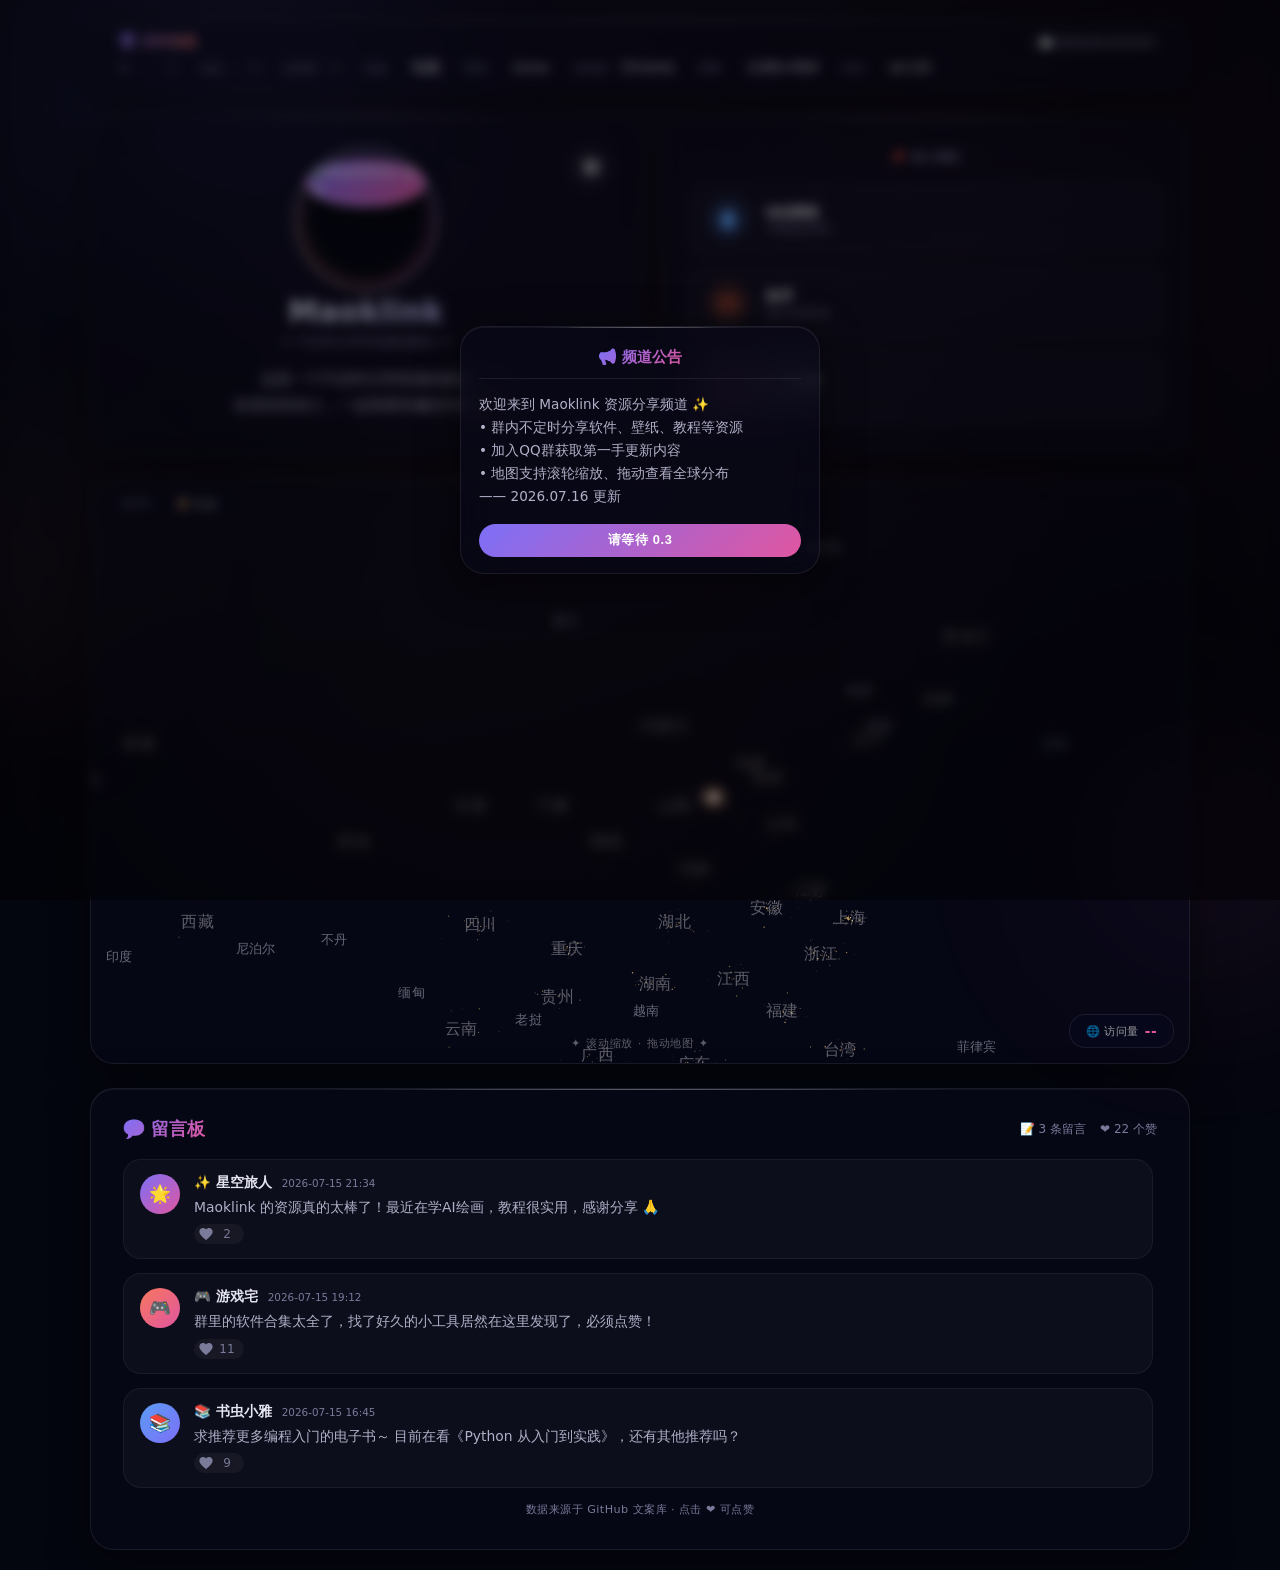
==== index.html @ 7c9682d2 "Add files via upload" ====
<!DOCTYPE html>
<html lang="zh-CN">
<head>
    <meta charset="UTF-8" />
    <meta name="viewport" content="width=device-width, initial-scale=1.0, user-scalable=no" />
    <title>Maoklink - 资源分享频道</title>
    <!-- 不蒜子统计 -->
    <script async src="//busuanzi.ibruce.info/busuanzi.pure.mini.js"></script>
    <style>
        /* ===== 全局变量 ===== */
        :root {
            --bg-deep: #04060f;
            --glass-bg: rgba(10, 10, 30, 0.45);
            --glass-border: rgba(255, 255, 255, 0.08);
            --text-primary: #e6e6f2;
            --text-secondary: #b0b0c8;
            --text-muted: #7a7a9a;
            --accent-1: #7c6ff7;
            --accent-2: #e056a0;
            --accent-3: #f7775e;
            --qq-blue: #5b9cf5;
            --kuaishou-orange: #ff6b35;
            --bilibili-pink: #fb7299;
            --radius-xl: 24px;
            --radius-lg: 18px;
            --font-sans: 'Segoe UI', 'PingFang SC', 'Microsoft YaHei', system-ui, -apple-system, sans-serif;
            --transition-smooth: cubic-bezier(0.4, 0, 0.2, 1);
            --transition-bounce: cubic-bezier(0.34, 1.56, 0.64, 1);
            --close-curve: cubic-bezier(0.05, 1.6, 0.25, 1.15);
            --anim-duration: 0.95s;
        }

        /* ===== 重置 & 基础 ===== */
        * {
            margin: 0;
            padding: 0;
            box-sizing: border-box;
        }
        html {
            scroll-behavior: smooth;
            -webkit-tap-highlight-color: transparent;
            -webkit-font-smoothing: antialiased;
        }
        body {
            font-family: var(--font-sans);
            background: var(--bg-deep);
            color: var(--text-primary);
            min-height: 100vh;
            display: flex;
            align-items: center;
            justify-content: center;
            overflow-x: hidden;
            padding: 20px;
            position: relative;
            background-image:
                radial-gradient(ellipse at 20% 10%, rgba(124, 111, 247, 0.10) 0%, transparent 60%),
                radial-gradient(ellipse at 75% 25%, rgba(224, 86, 160, 0.08) 0%, transparent 55%),
                radial-gradient(ellipse at 40% 70%, rgba(247, 119, 94, 0.07) 0%, transparent 55%);
            background-attachment: fixed;
        }

        /* ===== 浮动光晕 ===== */
        .floating-orbs {
            position: fixed;
            inset: 0;
            pointer-events: none;
            z-index: 0;
        }
        .orb {
            position: absolute;
            border-radius: 50%;
            filter: blur(100px);
            opacity: 0.45;
            animation: orbFloat 18s ease-in-out infinite;
        }
        .orb-1 {
            width: 350px;
            height: 350px;
            background: rgba(124, 111, 247, 0.25);
            top: -10%;
            left: 5%;
        }
        .orb-2 {
            width: 280px;
            height: 280px;
            background: rgba(224, 86, 160, 0.20);
            bottom: -10%;
            right: -5%;
            animation-delay: -6s;
        }
        .orb-3 {
            width: 240px;
            height: 240px;
            background: rgba(247, 119, 94, 0.18);
            top: 50%;
            left: -8%;
            animation-delay: -12s;
        }
        @keyframes orbFloat {
            0%,
            100% {
                transform: translate(0, 0) scale(1);
            }
            25% {
                transform: translate(50px, -40px) scale(1.12);
            }
            50% {
                transform: translate(-20px, 55px) scale(0.9);
            }
            75% {
                transform: translate(-40px, -25px) scale(1.06);
            }
        }

        /* ===== 主容器 ===== */
        .main-wrapper {
            position: relative;
            z-index: 1;
            width: 100%;
            max-width: 1100px;
            display: flex;
            flex-direction: column;
            gap: 20px;
            animation: fadeInUp 0.9s var(--transition-smooth) forwards;
            opacity: 0;
            transform: translateY(30px);
        }
        @keyframes fadeInUp {
            to {
                opacity: 1;
                transform: translateY(0);
            }
        }

        /* ===== 玻璃卡片 ===== */
        .glass-card {
            background: var(--glass-bg);
            backdrop-filter: blur(22px);
            -webkit-backdrop-filter: blur(22px);
            border: 1px solid var(--glass-border);
            border-radius: var(--radius-xl);
            box-shadow: 0 8px 40px rgba(0, 0, 0, 0.5), inset 0 1px 0 rgba(255, 255, 255, 0.05);
            position: relative;
            overflow: hidden;
            transition: all 0.4s var(--transition-smooth);
        }
        .glass-card::before {
            content: '';
            position: absolute;
            top: 0;
            left: 20%;
            width: 60%;
            height: 1px;
            background: linear-gradient(90deg, transparent, rgba(255, 255, 255, 0.18), rgba(255, 255, 255, 0.3), rgba(255, 255, 255, 0.18), transparent);
            border-radius: 50%;
            z-index: 2;
            pointer-events: none;
        }

        /* ===== 左右并排容器 ===== */
        .split-row {
            display: flex;
            gap: 20px;
            align-items: stretch;
        }
        .split-row .glass-card {
            flex: 1;
            min-width: 0;
        }
        .split-left {
            flex: 3;
        }
        .split-right {
            flex: 2;
        }

        /* ===== 左侧：头像卡片 ===== */
        .profile-card {
            padding: 35px 32px 30px;
            position: relative;
            display: flex;
            flex-direction: column;
            justify-content: center;
        }
        .profile-card .card-inner {
            position: relative;
            z-index: 1;
            display: flex;
            flex-direction: column;
            align-items: center;
        }
        .open-notice-icon-btn {
            position: absolute;
            top: 24px;
            right: 24px;
            width: 40px;
            height: 40px;
            border-radius: 50%;
            border: 1px solid rgba(255, 255, 255, 0.1);
            background: rgba(255, 255, 255, 0.04);
            backdrop-filter: blur(10px);
            cursor: pointer;
            display: flex;
            align-items: center;
            justify-content: center;
            transition: all 0.3s var(--transition-smooth);
            z-index: 10;
        }
        .open-notice-icon-btn svg {
            width: 18px;
            height: 18px;
            fill: rgba(255, 255, 255, 0.7);
            transition: fill 0.3s;
        }
        .open-notice-icon-btn:hover {
            border-color: rgba(124, 111, 247, 0.4);
            background: linear-gradient(135deg, rgba(124, 111, 247, 0.2), rgba(224, 86, 160, 0.2));
            transform: translateY(-3px);
            box-shadow: 0 8px 20px rgba(124, 111, 247, 0.25);
        }
        .open-notice-icon-btn:hover svg {
            fill: #fff;
        }
        .open-notice-icon-btn:active {
            transform: translateY(0);
        }

        .avatar-section {
            margin-bottom: 16px;
        }
        .avatar-wrapper {
            position: relative;
            width: 100px;
            height: 100px;
            border-radius: 50%;
            cursor: pointer;
            transition: transform 0.4s var(--transition-bounce);
        }
        .avatar-wrapper:hover {
            transform: scale(1.06);
        }
        .avatar-wrapper:active {
            transform: scale(0.94);
        }
        .avatar-glow-ring {
            position: absolute;
            inset: -7px;
            border-radius: 50%;
            background: conic-gradient(from 0deg, var(--accent-1), var(--accent-2), var(--accent-3), var(--accent-1));
            animation: ringSpin 6s linear infinite;
            filter: blur(5px);
            opacity: 0.7;
            pointer-events: none;
        }
        .avatar-glow-ring::after {
            content: '';
            position: absolute;
            inset: 3px;
            border-radius: 50%;
            background: var(--bg-deep);
        }
        @keyframes ringSpin {
            to {
                transform: rotate(360deg);
            }
        }
        .avatar-pulse {
            position: absolute;
            inset: -12px;
            border-radius: 50%;
            border: 2px solid rgba(255, 255, 255, 0.15);
            animation: pulseOut 2.5s ease-out infinite;
            pointer-events: none;
        }
        .avatar-pulse:nth-child(2) {
            animation-delay: 0.8s;
        }
        .avatar-pulse:nth-child(3) {
            animation-delay: 1.6s;
        }
        @keyframes pulseOut {
            0% {
                transform: scale(1);
                opacity: 0.6;
            }
            100% {
                transform: scale(1.45);
                opacity: 0;
            }
        }
        .avatar-img {
            width: 100px;
            height: 100px;
            border-radius: 50%;
            object-fit: cover;
            border: 3px solid rgba(255, 255, 255, 0.2);
            box-shadow: 0 6px 24px rgba(0, 0, 0, 0.4);
            position: relative;
            z-index: 2;
            transition: all 0.4s var(--transition-smooth);
            background: linear-gradient(135deg, #2a2a4a, #1a1a30);
        }
        .avatar-wrapper:hover .avatar-img {
            border-color: rgba(255, 255, 255, 0.45);
            box-shadow: 0 8px 30px rgba(124, 111, 247, 0.3);
        }
        .name-section {
            text-align: center;
            margin-bottom: 4px;
        }
        .display-name {
            font-size: 1.65rem;
            font-weight: 700;
            letter-spacing: 0.02em;
            background: linear-gradient(135deg, #e0e0f2 0%, #c0c0e8 50%, #b0b0f0 100%);
            -webkit-background-clip: text;
            background-clip: text;
            -webkit-text-fill-color: transparent;
            margin-bottom: 4px;
        }
        .tagline {
            font-size: 0.82rem;
            font-weight: 500;
            color: var(--text-muted);
            letter-spacing: 0.05em;
            text-transform: uppercase;
            margin-bottom: 12px;
        }
        .bio-section {
            text-align: center;
            margin-bottom: 0;
            padding: 0 8px;
        }
        .bio-text {
            font-size: 0.9rem;
            line-height: 1.65;
            color: var(--text-secondary);
        }

        /* ===== 右侧：社交卡片 ===== */
        .social-card-panel {
            padding: 28px 22px 26px;
            display: flex;
            flex-direction: column;
            justify-content: center;
            gap: 14px;
        }
        .social-card-panel .panel-title {
            font-size: 0.75rem;
            font-weight: 600;
            letter-spacing: 0.08em;
            text-transform: uppercase;
            color: var(--text-muted);
            text-align: center;
            margin-bottom: 2px;
        }
        .social-cards-vertical {
            display: flex;
            flex-direction: column;
            gap: 10px;
            width: 100%;
        }
        .social-card {
            display: flex;
            align-items: center;
            gap: 14px;
            padding: 12px 16px;
            background: rgba(255, 255, 255, 0.03);
            backdrop-filter: blur(14px);
            -webkit-backdrop-filter: blur(14px);
            border: 1px solid rgba(255, 255, 255, 0.06);
            border-radius: var(--radius-lg);
            text-decoration: none;
            color: inherit;
            transition: all 0.3s var(--transition-smooth);
            cursor: pointer;
            -webkit-tap-highlight-color: transparent;
        }
        .social-card:hover {
            transform: translateX(4px);
            box-shadow: 0 8px 24px rgba(0, 0, 0, 0.3);
            border-color: rgba(255, 255, 255, 0.15);
            background: rgba(255, 255, 255, 0.06);
        }
        .social-card.qq:hover {
            border-color: var(--qq-blue);
            background: rgba(91, 156, 245, 0.08);
        }
        .social-card.kuaishou:hover {
            border-color: var(--kuaishou-orange);
            background: rgba(255, 107, 53, 0.08);
        }
        .social-card.bilibili:hover {
            border-color: var(--bilibili-pink);
            background: rgba(251, 114, 153, 0.08);
        }
        .social-icon-wrap {
            width: 40px;
            height: 40px;
            border-radius: 50%;
            display: flex;
            align-items: center;
            justify-content: center;
            flex-shrink: 0;
            transition: all 0.3s;
        }
        .social-card.qq .social-icon-wrap {
            background: rgba(91, 156, 245, 0.15);
            color: var(--qq-blue);
        }
        .social-card.kuaishou .social-icon-wrap {
            background: rgba(255, 107, 53, 0.15);
            color: var(--kuaishou-orange);
        }
        .social-card.bilibili .social-icon-wrap {
            background: rgba(251, 114, 153, 0.15);
            color: var(--bilibili-pink);
        }
        .social-icon-wrap svg {
            width: 20px;
            height: 20px;
        }
        .social-info {
            display: flex;
            flex-direction: column;
            flex: 1;
            min-width: 0;
        }
        .social-label {
            font-size: 0.82rem;
            font-weight: 600;
            letter-spacing: 0.03em;
        }
        .social-sub {
            font-size: 0.68rem;
            color: var(--text-muted);
            word-break: break-all;
        }

        /* ===== 访问信息卡片（最上方） ===== */
        .userinfo-card {
            padding: 14px 24px 16px;
        }
        .userinfo-header {
            display: flex;
            align-items: center;
            justify-content: space-between;
            margin-bottom: 8px;
            flex-wrap: wrap;
            gap: 4px;
        }
        .userinfo-header h2 {
            font-size: 0.85rem;
            font-weight: 700;
            background: linear-gradient(135deg, var(--accent-1), var(--accent-3));
            -webkit-background-clip: text;
            background-clip: text;
            -webkit-text-fill-color: transparent;
        }
        .userinfo-badge {
            font-size: 0.6rem;
            color: var(--text-muted);
            background: rgba(255, 255, 255, 0.05);
            padding: 1px 10px;
            border-radius: 20px;
            border: 1px solid rgba(255, 255, 255, 0.06);
        }
        .userinfo-grid {
            display: flex;
            flex-wrap: wrap;
            gap: 6px 16px;
            justify-content: flex-start;
        }
        .userinfo-item {
            display: flex;
            align-items: baseline;
            gap: 4px;
            font-size: 0.75rem;
            color: var(--text-secondary);
            white-space: nowrap;
        }
        .userinfo-item .label {
            color: var(--text-muted);
            font-weight: 500;
            font-size: 0.65rem;
            letter-spacing: 0.04em;
            text-transform: uppercase;
        }
        .userinfo-item .value {
            color: var(--text-primary);
            font-weight: 400;
        }
        .userinfo-item .value.accent {
            color: var(--accent-2);
        }

        /* ===== 地图卡片 ===== */
        .map-card {
            padding: 0;
            height: 55vh;
            min-height: 300px;
            max-height: 600px;
            position: relative;
        }
        .map-card .map-viewport {
            width: 100%;
            height: 100%;
            position: relative;
            touch-action: none;
            cursor: grab;
        }
        .map-card canvas {
            display: block;
            width: 100%;
            height: 100%;
        }
        .map-hint {
            position: absolute;
            bottom: 12px;
            left: 50%;
            transform: translateX(-50%);
            font-size: 0.7rem;
            letter-spacing: 0.08em;
            color: rgba(255, 255, 255, 0.35);
            pointer-events: none;
            z-index: 2;
            text-transform: uppercase;
            transition: color 0.5s;
        }
        .map-card:hover .map-hint {
            color: rgba(255, 255, 255, 0.6);
        }
        .stats-panel {
            position: absolute;
            bottom: 15px;
            right: 15px;
            background: rgba(10, 10, 30, 0.65);
            backdrop-filter: blur(12px);
            -webkit-backdrop-filter: blur(12px);
            border-radius: 16px;
            padding: 8px 16px;
            font-size: 0.7rem;
            letter-spacing: 0.04em;
            color: rgba(255, 255, 255, 0.6);
            z-index: 5;
            pointer-events: none;
            display: flex;
            align-items: center;
            gap: 6px;
            border: 1px solid rgba(255, 255, 255, 0.08);
        }
        .stats-panel span {
            color: var(--accent-2);
            font-weight: 600;
            font-size: 0.85rem;
        }
        .zoom-indicator {
            position: absolute;
            top: 12px;
            left: 15px;
            background: rgba(10, 10, 30, 0.55);
            backdrop-filter: blur(8px);
            -webkit-backdrop-filter: blur(8px);
            border-radius: 12px;
            padding: 4px 12px;
            font-size: 0.7rem;
            letter-spacing: 0.04em;
            color: rgba(255, 255, 255, 0.5);
            z-index: 5;
            pointer-events: none;
            border: 1px solid rgba(255, 255, 255, 0.06);
        }
        .resource-btn {
            position: absolute;
            top: 12px;
            left: 70px;
            background: rgba(10, 10, 30, 0.55);
            backdrop-filter: blur(8px);
            -webkit-backdrop-filter: blur(8px);
            border-radius: 12px;
            padding: 4px 14px;
            font-size: 0.7rem;
            letter-spacing: 0.04em;
            color: rgba(255, 255, 255, 0.7);
            z-index: 5;
            border: 1px solid rgba(255, 255, 255, 0.06);
            cursor: pointer;
            transition: all 0.3s;
            user-select: none;
            display: flex;
            align-items: center;
            gap: 4px;
        }
        .resource-btn:hover {
            background: rgba(124, 111, 247, 0.25);
            border-color: rgba(124, 111, 247, 0.3);
            color: #fff;
        }
        .resource-btn:active {
            transform: scale(0.95);
        }

        /* ===== 留言板 ===== */
        .guestbook-card {
            padding: 24px 28px 28px;
        }
        .guestbook-header {
            display: flex;
            align-items: center;
            justify-content: space-between;
            margin-bottom: 18px;
            flex-wrap: wrap;
            gap: 8px;
        }
        .guestbook-header h2 {
            font-size: 1.1rem;
            font-weight: 700;
            background: linear-gradient(135deg, var(--accent-1), var(--accent-2));
            -webkit-background-clip: text;
            background-clip: text;
            -webkit-text-fill-color: transparent;
        }
        .guestbook-stats {
            font-size: 0.75rem;
            color: var(--text-muted);
            display: flex;
            gap: 14px;
        }
        .guestbook-stats span {
            display: flex;
            align-items: center;
            gap: 4px;
        }
        .message-list {
            display: flex;
            flex-direction: column;
            gap: 14px;
            max-height: 420px;
            overflow-y: auto;
            padding-right: 4px;
        }
        .message-list::-webkit-scrollbar {
            width: 4px;
        }
        .message-list::-webkit-scrollbar-track {
            background: transparent;
        }
        .message-list::-webkit-scrollbar-thumb {
            background: rgba(255, 255, 255, 0.15);
            border-radius: 4px;
        }
        .message-item {
            display: flex;
            gap: 14px;
            padding: 14px 16px;
            background: rgba(255, 255, 255, 0.03);
            border-radius: var(--radius-lg);
            border: 1px solid rgba(255, 255, 255, 0.05);
            transition: all 0.3s;
            align-items: flex-start;
        }
        .message-item:hover {
            background: rgba(255, 255, 255, 0.06);
            border-color: rgba(255, 255, 255, 0.1);
        }
        .msg-avatar {
            width: 40px;
            height: 40px;
            border-radius: 50%;
            flex-shrink: 0;
            display: flex;
            align-items: center;
            justify-content: center;
            font-size: 1.1rem;
            font-weight: 600;
            color: #fff;
            background: linear-gradient(135deg, var(--accent-1), var(--accent-2));
        }
        .msg-avatar.alt1 {
            background: linear-gradient(135deg, #f7775e, #e056a0);
        }
        .msg-avatar.alt2 {
            background: linear-gradient(135deg, #5b9cf5, #7c6ff7);
        }
        .msg-avatar.alt3 {
            background: linear-gradient(135deg, #ff6b35, #fb7299);
        }
        .msg-avatar.alt4 {
            background: linear-gradient(135deg, #2ecc71, #1abc9c);
        }
        .msg-avatar.alt5 {
            background: linear-gradient(135deg, #f39c12, #e67e22);
        }
        .msg-avatar.alt6 {
            background: linear-gradient(135deg, #1abc9c, #3498db);
        }
        .msg-content {
            flex: 1;
            min-width: 0;
        }
        .msg-meta {
            display: flex;
            align-items: center;
            gap: 10px;
            flex-wrap: wrap;
            margin-bottom: 4px;
        }
        .msg-username {
            font-weight: 600;
            font-size: 0.85rem;
            color: var(--text-primary);
        }
        .msg-time {
            font-size: 0.65rem;
            color: var(--text-muted);
        }
        .msg-text {
            font-size: 0.87rem;
            line-height: 1.6;
            color: var(--text-secondary);
            word-break: break-word;
        }
        .msg-actions {
            display: flex;
            align-items: center;
            gap: 12px;
            margin-top: 6px;
        }
        .like-btn {
            display: flex;
            align-items: center;
            gap: 4px;
            background: none;
            border: none;
            color: var(--text-muted);
            font-size: 0.75rem;
            cursor: pointer;
            padding: 2px 8px 2px 4px;
            border-radius: 20px;
            transition: all 0.3s;
            font-family: inherit;
            background: rgba(255, 255, 255, 0.04);
        }
        .like-btn:hover {
            color: var(--accent-2);
            background: rgba(224, 86, 160, 0.12);
        }
        .like-btn.liked {
            color: var(--accent-2);
        }
        .like-btn.liked:hover {
            color: #c0398a;
        }
        .like-btn svg {
            width: 16px;
            height: 16px;
            fill: currentColor;
            transition: transform 0.2s var(--transition-bounce);
        }
        .like-btn:active svg {
            transform: scale(1.3);
        }
        .like-count {
            min-width: 18px;
            text-align: center;
        }

        /* ===== Toast & 弹窗 ===== */
        .toast {
            position: fixed;
            bottom: 30px;
            left: 50%;
            transform: translateX(-50%) translateY(20px);
            background: rgba(15, 15, 35, 0.9);
            backdrop-filter: blur(16px);
            -webkit-backdrop-filter: blur(16px);
            border: 1px solid rgba(255, 255, 255, 0.12);
            color: #e8e8f0;
            padding: 10px 20px;
            border-radius: 24px;
            font-size: 0.78rem;
            letter-spacing: 0.03em;
            z-index: 999;
            pointer-events: none;
            opacity: 0;
            transition: all 0.4s var(--transition-bounce);
            box-shadow: 0 8px 28px rgba(0, 0, 0, 0.5);
        }
        .toast.show {
            opacity: 1;
            transform: translateX(-50%) translateY(0);
        }

        .notice-modal {
            position: fixed;
            inset: 0;
            z-index: 9999;
            opacity: 0;
            pointer-events: none;
            transition: opacity 0.45s ease;
            padding: 20px;
            display: flex;
            align-items: center;
            justify-content: center;
            perspective: 800px;
        }
        .notice-modal.show {
            opacity: 1;
            pointer-events: auto;
        }
        .notice-mask {
            position: absolute;
            inset: 0;
            background: rgba(0, 0, 0, 0.45);
            backdrop-filter: blur(6px);
            -webkit-backdrop-filter: blur(6px);
        }
        .notice-card {
            position: relative;
            z-index: 1;
            width: 100%;
            max-width: 360px;
            max-height: 45vh;
            overflow-y: auto;
            padding: 20px 18px 16px;
            transform-style: preserve-3d;
            transition: transform var(--anim-duration) var(--close-curve), opacity 0.45s ease;
            transform: translateY(100px) scale(0.5) rotateY(-90deg);
            opacity: 0;
        }
        .notice-modal.show .notice-card {
            transform: translateY(0) scale(1) rotateY(0deg);
            opacity: 1;
        }
        .notice-card::-webkit-scrollbar {
            width: 4px;
        }
        .notice-card::-webkit-scrollbar-track {
            background: transparent;
        }
        .notice-card::-webkit-scrollbar-thumb {
            background: rgba(255, 255, 255, 0.2);
            border-radius: 4px;
        }
        .notice-header {
            display: flex;
            align-items: center;
            justify-content: center;
            margin-bottom: 14px;
            padding-bottom: 10px;
            border-bottom: 1px solid rgba(255, 255, 255, 0.08);
        }
        .notice-title {
            font-size: 0.95rem;
            font-weight: 700;
            background: linear-gradient(135deg, var(--accent-1), var(--accent-2));
            -webkit-background-clip: text;
            background-clip: text;
            -webkit-text-fill-color: transparent;
        }
        .notice-body {
            color: var(--text-secondary);
            font-size: 0.85rem;
            line-height: 1.7;
            margin-bottom: 16px;
            white-space: pre-line;
        }
        .btn-wrap {
            position: relative;
            overflow: hidden;
            border-radius: var(--radius-lg);
        }
        .notice-confirm {
            width: 100%;
            padding: 8px 0;
            border: none;
            font-size: 0.8rem;
            font-weight: 600;
            letter-spacing: 0.05em;
            position: relative;
            z-index: 2;
            background: transparent;
            color: #aaa;
            cursor: not-allowed;
        }
        .btn-mask {
            position: absolute;
            inset: 0;
            z-index: 1;
            background: linear-gradient(135deg, var(--accent-1), var(--accent-2));
            width: 0%;
            transition: width 0s linear;
        }
        .btn-wrap.active .btn-mask {
            animation: lightSlide 1.5s linear forwards;
        }
        @keyframes lightSlide {
            from {
                width: 0%;
            }
            to {
                width: 100%;
            }
        }
        .btn-wrap.active .notice-confirm {
            color: #fff;
            cursor: pointer;
        }
        .btn-wrap.active .notice-confirm:hover {
            transform: translateY(-2px);
            box-shadow: 0 8px 20px rgba(124, 111, 247, 0.35);
        }
        .btn-wrap.active .notice-confirm:active {
            transform: translateY(0);
        }

        .resource-modal {
            position: fixed;
            inset: 0;
            z-index: 9998;
            opacity: 0;
            pointer-events: none;
            transition: opacity 0.3s ease;
            padding: 20px;
            display: flex;
            align-items: center;
            justify-content: center;
        }
        .resource-modal.show {
            opacity: 1;
            pointer-events: auto;
        }
        .resource-mask {
            position: absolute;
            inset: 0;
            background: rgba(0, 0, 0, 0.3);
            backdrop-filter: blur(4px);
            -webkit-backdrop-filter: blur(4px);
        }
        .resource-card {
            position: relative;
            z-index: 1;
            width: 100%;
            max-width: 340px;
            max-height: 50vh;
            overflow-y: auto;
            padding: 20px 18px 16px;
            background: var(--glass-bg);
            backdrop-filter: blur(22px);
            -webkit-backdrop-filter: blur(22px);
            border: 1px solid var(--glass-border);
            border-radius: var(--radius-xl);
            box-shadow: 0 8px 40px rgba(0, 0, 0, 0.5);
            transform: scale(0.9);
            transition: transform 0.3s var(--transition-bounce), opacity 0.3s ease;
            opacity: 0;
        }
        .resource-modal.show .resource-card {
            transform: scale(1);
            opacity: 1;
        }
        .resource-card::-webkit-scrollbar {
            width: 4px;
        }
        .resource-card::-webkit-scrollbar-thumb {
            background: rgba(255, 255, 255, 0.2);
            border-radius: 4px;
        }
        .resource-title {
            font-size: 0.95rem;
            font-weight: 700;
            text-align: center;
            margin-bottom: 14px;
            background: linear-gradient(135deg, var(--accent-1), var(--accent-3));
            -webkit-background-clip: text;
            background-clip: text;
            -webkit-text-fill-color: transparent;
        }
        .resource-list {
            list-style: none;
            padding: 0;
            margin: 0 0 16px 0;
        }
        .resource-list li {
            padding: 8px 0;
            border-bottom: 1px solid rgba(255, 255, 255, 0.06);
            color: var(--text-secondary);
            font-size: 0.85rem;
            display: flex;
            align-items: center;
            gap: 8px;
        }
        .resource-list li:last-child {
            border-bottom: none;
        }
        .resource-list li::before {
            content: '✦';
            color: var(--accent-2);
            font-size: 0.7rem;
        }
        .resource-close {
            display: block;
            width: 100%;
            padding: 8px 0;
            border: none;
            border-radius: var(--radius-lg);
            background: linear-gradient(135deg, var(--accent-1), var(--accent-2));
            color: #fff;
            font-size: 0.8rem;
            font-weight: 600;
            cursor: pointer;
            transition: transform 0.2s;
        }
        .resource-close:hover {
            transform: translateY(-2px);
        }
        .resource-close:active {
            transform: scale(0.95);
        }

        /* ============================================================
                   桌面端优化 (≥1024px)
                   ============================================================ */
        @media (min-width: 1024px) {
            .main-wrapper {
                max-width: 1100px;
                gap: 24px;
            }

            .map-card {
                height: 65vh;
                max-height: 700px;
                min-height: 400px;
            }

            .profile-card {
                padding: 40px 36px 34px;
            }
            .avatar-wrapper {
                width: 120px;
                height: 120px;
            }
            .avatar-img {
                width: 120px;
                height: 120px;
            }
            .display-name {
                font-size: 1.85rem;
            }
            .bio-text {
                font-size: 0.95rem;
            }

            .social-card-panel {
                padding: 32px 24px 30px;
            }
            .social-card {
                padding: 14px 18px;
                gap: 16px;
            }
            .social-icon-wrap {
                width: 44px;
                height: 44px;
            }
            .social-icon-wrap svg {
                width: 22px;
                height: 22px;
            }
            .social-label {
                font-size: 0.88rem;
            }
            .social-sub {
                font-size: 0.72rem;
            }

            .open-notice-icon-btn {
                top: 28px;
                right: 28px;
                width: 44px;
                height: 44px;
            }
            .open-notice-icon-btn svg {
                width: 20px;
                height: 20px;
            }

            .userinfo-card {
                padding: 12px 28px 14px;
            }
            .userinfo-grid {
                gap: 8px 24px;
            }
            .userinfo-item {
                font-size: 0.85rem;
            }
            .userinfo-item .label {
                font-size: 0.7rem;
                min-width: 44px;
            }

            .guestbook-card {
                padding: 28px 32px 32px;
            }
            .message-list {
                max-height: 560px;
            }
        }

        /* ============================================================
                   移动端 (≤1023px) 左右堆叠
                   ============================================================ */
        @media (max-width: 1023px) {
            .split-row {
                flex-direction: column;
                gap: 20px;
            }
            .split-left,
            .split-right {
                flex: 1;
            }
            .userinfo-grid {
                gap: 4px 12px;
            }
            .userinfo-item {
                font-size: 0.72rem;
                white-space: normal;
            }
            .userinfo-item .label {
                font-size: 0.6rem;
                min-width: 40px;
            }
            .social-card-panel .panel-title {
                text-align: left;
                margin-bottom: 6px;
            }
        }

        @media (max-width: 700px) {
            .profile-card {
                padding: 25px 18px 22px;
            }
            .avatar-wrapper {
                width: 80px;
                height: 80px;
            }
            .avatar-img {
                width: 80px;
                height: 80px;
            }
            .display-name {
                font-size: 1.35rem;
            }
            .bio-text {
                font-size: 0.82rem;
            }
            .map-card {
                height: 45vh;
                min-height: 250px;
                max-height: 500px;
            }
            .social-card-panel {
                padding: 20px 16px 18px;
            }
            .social-card {
                padding: 10px 14px;
                gap: 12px;
            }
            .social-icon-wrap {
                width: 34px;
                height: 34px;
            }
            .social-icon-wrap svg {
                width: 17px;
                height: 17px;
            }
            .social-label {
                font-size: 0.76rem;
            }
            .social-sub {
                font-size: 0.62rem;
            }
            .stats-panel {
                padding: 6px 12px;
                font-size: 0.62rem;
            }
            .open-notice-icon-btn {
                width: 36px;
                height: 36px;
                top: 18px;
                right: 18px;
            }
            .notice-card {
                max-width: 320px;
                max-height: 40vh;
                padding: 16px 14px 14px;
            }
            .resource-btn {
                left: 60px;
                font-size: 0.65rem;
                padding: 3px 10px;
            }
            .guestbook-card {
                padding: 18px 16px 20px;
            }
            .message-item {
                padding: 12px 12px;
                gap: 10px;
            }
            .msg-avatar {
                width: 34px;
                height: 34px;
                font-size: 0.9rem;
            }
            .msg-text {
                font-size: 0.82rem;
            }
            .userinfo-card {
                padding: 12px 16px 14px;
            }
            .userinfo-grid {
                gap: 3px 8px;
            }
            .userinfo-item {
                font-size: 0.7rem;
            }
            .userinfo-item .label {
                font-size: 0.58rem;
                min-width: 34px;
            }
        }

        @media (max-width: 420px) {
            .profile-card {
                padding: 20px 12px 18px;
            }
            .map-card {
                height: 40vh;
                min-height: 200px;
                max-height: 400px;
            }
            .notice-card {
                max-width: 100%;
                max-height: 45vh;
                padding: 14px 12px 12px;
            }
            .notice-body {
                font-size: 0.82rem;
            }
            .resource-card {
                max-width: 100%;
                max-height: 55vh;
            }
            .resource-btn {
                left: 55px;
                font-size: 0.6rem;
                padding: 2px 8px;
            }
            .guestbook-header {
                flex-direction: column;
                align-items: flex-start;
            }
            .guestbook-stats {
                font-size: 0.7rem;
                gap: 10px;
            }
            .message-list {
                max-height: 320px;
            }
            .userinfo-grid {
                gap: 2px 6px;
            }
            .userinfo-item {
                font-size: 0.65rem;
            }
            .userinfo-item .label {
                font-size: 0.55rem;
                min-width: 30px;
            }
            .social-card-panel .panel-title {
                text-align: center;
            }
        }

        @media (min-width: 1200px) {
            .main-wrapper {
                max-width: 1100px;
            }
            .profile-card {
                padding: 40px 36px 34px;
            }
            .map-card {
                height: 65vh;
                max-height: 750px;
            }
        }

        @media (prefers-reduced-motion: reduce) {
            .orb {
                animation-duration: 40s !important;
            }
            .avatar-glow-ring {
                animation-duration: 12s !important;
            }
            .main-wrapper {
                animation: none;
                opacity: 1;
                transform: translateY(0);
            }
        }
    </style>
</head>
<body>

    <div class="floating-orbs" aria-hidden="true">
        <div class="orb orb-1"></div>
        <div class="orb orb-2"></div>
        <div class="orb orb-3"></div>
    </div>

    <main class="main-wrapper">

        <!-- ==========================================================
        1. 访问信息卡片（最上方）
        ========================================================== -->
        <div class="glass-card userinfo-card" id="userinfoCard">
            <div class="userinfo-header">
                <h2>🖥️ 访问信息</h2>
                <span class="userinfo-badge" id="visitTimeBadge">加载中...</span>
            </div>
            <div class="userinfo-grid" id="userinfoGrid">
                <div class="userinfo-item"><span class="label">IP</span><span class="value" id="infoIP">--</span></div>
                <div class="userinfo-item"><span class="label">地点</span><span class="value" id="infoLocation">--</span></div>
                <div class="userinfo-item"><span class="label">运营商</span><span class="value" id="infoISP">--</span></div>
                <div class="userinfo-item"><span class="label">设备</span><span class="value" id="infoDevice">--</span></div>
                <div class="userinfo-item"><span class="label">系统</span><span class="value" id="infoOS">--</span></div>
                <div class="userinfo-item"><span class="label">浏览器</span><span class="value" id="infoBrowser">--</span></div>
                <div class="userinfo-item"><span class="label">屏幕</span><span class="value" id="infoScreen">--</span></div>
                <div class="userinfo-item"><span class="label">语言</span><span class="value" id="infoLanguage">--</span></div>
            </div>
        </div>

        <!-- ==========================================================
        2. 左右并排：头像 + 社交导航
        ========================================================== -->
        <div class="split-row">

            <!-- 左侧：头像卡片（略宽） -->
            <div class="glass-card profile-card split-left">
                <button class="open-notice-icon-btn" id="openNoticeBtn" title="打开频道公告">
                    <svg viewBox="0 0 24 24">
                        <path d="M19 3H5c-1.1 0-2 .9-2 2v14c0 1.1.9 2 2 2h14c1.1 0 2-.9 2-2V5c0-1.1-.9-2-2-2zm-5 14H7v-2h7v2zm3-4H7v-2h10v2zm0-4H7V7h10v2z"/>
                    </svg>
                </button>
                <div class="card-inner">
                    <div class="avatar-section">
                        <div class="avatar-wrapper" id="avatarWrapper">
                            <div class="avatar-glow-ring"></div>
                            <div class="avatar-pulse"></div>
                            <div class="avatar-pulse"></div>
                            <div class="avatar-pulse"></div>
                            <img class="avatar-img" src="https://raw.githubusercontent.com/hate984890/maoklink/main/Maoklink-stiker1.jpg" alt="Maoklink 头像" loading="eager" onerror="this.style.background='linear-gradient(135deg,#7c6ff7,#e056a0)';">
                        </div>
                    </div>
                    <div class="name-section">
                        <h1 class="display-name">Maoklink</h1>
                        <p class="tagline">✦ 不定时分享资源的频道 ✦</p>
                    </div>
                    <div class="bio-section">
                        <p class="bio-text">这是一个不定时分享资源的频道<br />欢迎你的加入，一起探索有趣的内容 ✨</p>
                    </div>
                </div>
            </div>

            <!-- 右侧：社交导航卡片（略窄） -->
            <div class="glass-card social-card-panel split-right">
                <div class="panel-title">📌 加入我们</div>
                <div class="social-cards-vertical">
                    <a class="social-card qq" href="https://qun.qq.com/universal-share/share?ac=1&authKey=LgF4gmlEy9ylKrITDh5hTR7zQ0eMaSwq5KXBwFy5nqJXGd%2BPABNQFSL9exNDdaMi&busi_data=eyJncm91cENvZGUiOiI3NDY2MjYyMDEiLCJ0b2tlbiI6InF2bzY5VFEwL0NEdng5cWVYUFpia0ExV29uSVNuZUluWS9FZmYwTENQR011ZW1RV1NIZCs1RnBPeHJscG9YTjEiLCJ1aW4iOiIzNzU4MzY3ODg0In0%3D&data=sCvmH0xDYRyAXW3gUSJeryvts7pSqe3me8waRj8tiizEgh1cIrePTkQLR27cAIeHhjowBNEzGmFXe45jQpR2bg&svctype=4&tempid=h5_group_info" target="_blank" rel="noopener noreferrer">
                        <span class="social-icon-wrap">
                            <svg viewBox="0 0 24 24" fill="currentColor"><path d="M12 2C9.5 2 7.2 3.2 5.8 5.1C4.4 7 4 9.5 4.5 12c-1 .5-2 1.5-2 2.8 0 1.8 1.2 3 2.5 3.5.3 2 1.5 3.5 3 4.2 1 .5 2.2.5 3.5.5h1c1.3 0 2.5 0 3.5-.5 1.5-.7 2.7-2.2 3-4.2 1.3-.5 2.5-1.7 2.5-3.5 0-1.3-1-2.3-2-2.8.5-2.5.1-5-1.3-6.9C16.8 3.2 14.5 2 12 2z" /></svg>
                        </span>
                        <span class="social-info">
                            <span class="social-label">QQ群组</span>
                            <span class="social-sub">746626201</span>
                        </span>
                    </a>
                    <a class="social-card kuaishou" href="https://v.kuaishou.com/Jf0iG6vn" target="_blank" rel="noopener noreferrer">
                        <span class="social-icon-wrap">
                            <svg viewBox="0 0 24 24" fill="currentColor"><rect x="3" y="5" width="18" height="14" rx="3" fill="none" stroke="currentColor" stroke-width="2" /><polygon points="10,9 10,15 16,12" fill="currentColor" /></svg>
                        </span>
                        <span class="social-info">
                            <span class="social-label">快手</span>
                            <span class="social-sub">@maoklink</span>
                        </span>
                    </a>
                    <a class="social-card bilibili" href="https://b23.tv/YnKx2S6" target="_blank" rel="noopener noreferrer">
                        <span class="social-icon-wrap">
                            <svg viewBox="0 0 24 24" fill="currentColor"><rect x="3" y="5" width="18" height="12" rx="2" fill="none" stroke="currentColor" stroke-width="2" /><rect x="7" y="17" width="2" height="3" rx="0.5" fill="currentColor" /><rect x="15" y="17" width="2" height="3" rx="0.5" fill="currentColor" /><line x1="10" y1="18.5" x2="14" y2="18.5" stroke="currentColor" stroke-width="1.5" stroke-linecap="round" /></svg>
                        </span>
                        <span class="social-info">
                            <span class="social-label">Bilibili</span>
                            <span class="social-sub">Maoklink</span>
                        </span>
                    </a>
                </div>
            </div>

        </div>

        <!-- ==========================================================
        3. 地图卡片
        ========================================================== -->
        <div class="glass-card map-card" id="mapCard">
            <div class="map-viewport" id="mapViewport">
                <canvas id="glowMapCanvas" aria-label="全球卫星灯光地图"></canvas>
                <div class="zoom-indicator" id="zoomIndicator">100%</div>
                <div class="resource-btn" id="resourceBtn">📦 资源</div>
                <div class="stats-panel" id="statsPanel">
                    🌐 访问量 <span id="visitorCounter">--</span>
                </div>
                <span class="map-hint">✦ 滚动缩放 · 拖动地图 ✦</span>
            </div>
        </div>

        <!-- ==========================================================
        4. 留言板卡片
        ========================================================== -->
        <div class="glass-card guestbook-card" id="guestbookCard">
            <div class="guestbook-header">
                <h2>💬 留言板</h2>
                <div class="guestbook-stats">
                    <span id="msgCount">📝 0 条留言</span>
                    <span id="totalLikes">❤️ 0 个赞</span>
                </div>
            </div>
            <div class="message-list" id="messageList">
                <!-- 由 JavaScript 动态渲染 -->
            </div>
            <div style="text-align:center; margin-top:14px; font-size:0.7rem; color:var(--text-muted); letter-spacing:0.04em;">
                数据来源于 GitHub 文案库 · 点击 ❤️ 可点赞
            </div>
        </div>

    </main>

    <!-- ===== 公告弹窗 ===== -->
    <div class="notice-modal" id="noticeModal" aria-hidden="true">
        <div class="notice-mask" id="noticeMask"></div>
        <div class="notice-card glass-card">
            <div class="notice-header">
                <span class="notice-title">📢 频道公告</span>
            </div>
            <div class="notice-body" id="noticeBody">加载中...</div>
            <div class="btn-wrap" id="btnWrap">
                <div class="btn-mask"></div>
                <button class="notice-confirm" id="noticeConfirm">请等待 <span id="countDownNum">3.5</span>s</button>
            </div>
        </div>
    </div>

    <!-- ===== 资源弹窗 ===== -->
    <div class="resource-modal" id="resourceModal" aria-hidden="true">
        <div class="resource-mask" id="resourceMask"></div>
        <div class="resource-card">
            <div class="resource-title">📦 最新资源</div>
            <ul class="resource-list">
                <li>壁纸精选包 2026.07</li>
                <li>实用软件合集 #12</li>
                <li>高质教程：AI 绘画</li>
                <li>影视资源更新 4K</li>
                <li>电子书 · 编程入门</li>
            </ul>
            <button class="resource-close" id="resourceClose">我知道了</button>
        </div>
    </div>

    <div class="toast" id="toast" aria-live="polite"></div>

    <script>
        document.addEventListener('DOMContentLoaded', function() {

            // ============================================================
            //  1. 公告模块
            // ============================================================
            const noticeModal = document.getElementById('noticeModal');
            const noticeConfirm = document.getElementById('noticeConfirm');
            const openNoticeBtn = document.getElementById('openNoticeBtn');
            const countDownNum = document.getElementById('countDownNum');
            const btnWrap = document.getElementById('btnWrap');
            const noticeBody = document.getElementById('noticeBody');
            const WAIT_SECOND = 1.5;
            let countTimer = null;
            let canClose = false;

            const TXT_URL =
                `https://cdn.jsdelivr.net/gh/hate984890/hate984890.github.io@main/announce.txt?_t=${Date.now()}`;
            const defaultNotice = `欢迎来到 Maoklink 资源分享频道 ✨\n• 群内不定时分享软件、壁纸、教程等资源\n• 加入QQ群获取第一手更新内容\n• 地图支持滚轮缩放、拖动查看全球分布\n—— 2026.07.16 更新`;

            async function loadNoticeText() {
                try {
                    const res = await fetch(TXT_URL);
                    if (!res.ok) throw new Error('资源404');
                    const text = await res.text();
                    noticeBody.textContent = text || defaultNotice;
                } catch (_) {
                    noticeBody.textContent = defaultNotice;
                }
            }

            function showNotice() {
                if (!noticeModal) return;
                canClose = false;
                btnWrap.classList.remove('active');
                let remain = WAIT_SECOND;
                noticeConfirm.innerHTML = '请等待 <span id="countDownNum">' + remain.toFixed(1) + 's</span>';
                clearInterval(countTimer);
                countTimer = setInterval(function() {
                    remain -= 0.1;
                    if (remain <= 0) {
                        remain = 0;
                        clearInterval(countTimer);
                        canClose = true;
                        noticeConfirm.textContent = '我知道了';
                    } else {
                        const span = document.getElementById('countDownNum');
                        if (span) span.textContent = remain.toFixed(1);
                    }
                }, 100);
                setTimeout(function() { btnWrap.classList.add('active'); }, 100);
                noticeModal.classList.add('show');
                noticeModal.setAttribute('aria-hidden', 'false');
            }

            function hideNotice() {
                if (!canClose || !noticeModal) return;
                clearInterval(countTimer);
                noticeModal.classList.remove('show');
                noticeModal.setAttribute('aria-hidden', 'true');
                noticeConfirm.innerHTML = '请等待 <span id="countDownNum">3.5</span>s';
                btnWrap.classList.remove('active');
            }

            if (noticeConfirm) noticeConfirm.addEventListener('click', hideNotice);
            if (openNoticeBtn) openNoticeBtn.addEventListener('click', showNotice);
            loadNoticeText().then(function() { setTimeout(showNotice, 800); });

            // ============================================================
            //  2. 资源弹窗
            // ============================================================
            const resourceModal = document.getElementById('resourceModal');
            const resourceBtn = document.getElementById('resourceBtn');
            const resourceMask = document.getElementById('resourceMask');
            const resourceClose = document.getElementById('resourceClose');

            function showResource() { resourceModal.classList.add('show');
                resourceModal.setAttribute('aria-hidden', 'false'); }

            function hideResource() { resourceModal.classList.remove('show');
                resourceModal.setAttribute('aria-hidden', 'true'); }
            if (resourceBtn) resourceBtn.addEventListener('click', showResource);
            if (resourceMask) resourceMask.addEventListener('click', hideResource);
            if (resourceClose) resourceClose.addEventListener('click', hideResource);

            // ============================================================
            //  3. Toast
            // ============================================================
            const toast = document.getElementById('toast');
            let toastTimer = null;

            function showToast(msg) {
                if (!toast) return;
                if (toastTimer) clearTimeout(toastTimer);
                toast.textContent = msg;
                toast.classList.add('show');
                toastTimer = setTimeout(function() { toast.classList.remove('show'); }, 1800);
            }
            const avatarWrapper = document.getElementById('avatarWrapper');
            if (avatarWrapper) {
                avatarWrapper.addEventListener('click', function() {
                    avatarWrapper.style.transform = 'scale(0.88)';
                    setTimeout(function() { avatarWrapper.style.transform = ''; }, 200);
                    showToast('👋 你好，我是 Maoklink');
                });
            }

            // ============================================================
            //  4. 访问统计（不蒜子）
            // ============================================================
            const visitorEl = document.getElementById('visitorCounter');
            window.addEventListener('load', function() {
                const checkBusuanzi = setInterval(function() {
                    const pvEl = document.getElementById('busuanzi_value_site_pv');
                    if (pvEl && pvEl.textContent && pvEl.textContent !== '--') {
                        visitorEl.textContent = pvEl.textContent;
                        clearInterval(checkBusuanzi);
                    }
                }, 500);
            });

            // ============================================================
            //  5. 留言板模块
            // ============================================================
            const GITHUB_COMMENT_URL =
                'https://cdn.jsdelivr.net/gh/hate984890/hate984890.github.io@main/Comment.txt?_t=' + Date.now();

            const fallbackMessages = [{
                id: 1,
                username: '✨ 星空旅人',
                avatar: '🌟',
                avatarClass: '',
                time: '2026-07-15 21:34',
                text: 'Maoklink 的资源真的太棒了！最近在学AI绘画，教程很实用，感谢分享 🙏'
            }, {
                id: 2,
                username: '🎮 游戏宅',
                avatar: '🎮',
                avatarClass: 'alt1',
                time: '2026-07-15 19:12',
                text: '群里的软件合集太全了，找了好久的小工具居然在这里发现了，必须点赞！'
            }, {
                id: 3,
                username: '📚 书虫小雅',
                avatar: '📚',
                avatarClass: 'alt2',
                time: '2026-07-15 16:45',
                text: '求推荐更多编程入门的电子书～ 目前在看《Python 从入门到实践》，还有其他推荐吗？'
            }];

            const STORAGE_KEY = 'maoklink_likes';
            let likesData = {};
            let currentMessages = [];

            function loadLikes() {
                try {
                    const stored = localStorage.getItem(STORAGE_KEY);
                    if (stored) likesData = JSON.parse(stored);
                } catch (_) {}
            }

            function saveLikes() {
                try {
                    localStorage.setItem(STORAGE_KEY, JSON.stringify(likesData));
                } catch (_) {}
            }

            async function fetchMessagesFromGitHub() {
                try {
                    const res = await fetch(GITHUB_COMMENT_URL);
                    if (!res.ok) throw new Error('fetch failed');
                    const text = await res.text();
                    const lines = text.split('\n').filter(line => line.trim() !== '');
                    if (lines.length === 0) throw new Error('empty');
                    const avatarList = ['👻', '🌙', '🕯️', '👁️', '🌀', '🌃', '🔮', '🌌'];
                    const nameList = ['夜行客', '守夜人', '镜中人', '回声', '雾隐', '星尘', '暗涌', '浮光'];
                    const messages = lines.map((line, idx) => {
                        const avatarIdx = idx % avatarList.length;
                        const nameIdx = idx % nameList.length;
                        const altClass = 'alt' + ((idx % 6) + 1);
                        return {
                            id: Date.now() + idx,
                            username: nameList[nameIdx] + (idx + 1),
                            avatar: avatarList[avatarIdx],
                            avatarClass: altClass,
                            time: new Date(Date.now() - (lines.length - idx) * 3600000).toLocaleString(
                                'zh-CN'),
                            text: line.trim()
                        };
                    });
                    return messages;
                } catch (_) {
                    return null;
                }
            }

            async function loadMessages() {
                const remote = await fetchMessagesFromGitHub();
                if (remote && remote.length > 0) {
                    currentMessages = remote;
                } else {
                    currentMessages = fallbackMessages.map(m => ({ ...m }));
                }
                currentMessages.forEach((msg, idx) => {
                    if (!msg.id) msg.id = Date.now() + idx;
                    if (!msg.avatar) msg.avatar = '👤';
                    if (!msg.avatarClass) msg.avatarClass = '';
                    if (!msg.time) msg.time = new Date().toLocaleString('zh-CN');
                });
                renderMessages();
            }

            function renderMessages() {
                const container = document.getElementById('messageList');
                if (!container) return;
                if (!currentMessages.length) {
                    container.innerHTML =
                        '<div style="text-align:center;padding:30px 0;color:var(--text-muted);font-size:0.9rem;">暂无留言，等待你的第一条 ✨</div>';
                    return;
                }
                let html = '';
                let totalLikes = 0;
                currentMessages.forEach(msg => {
                    const id = msg.id;
                    const liked = likesData[id] || false;
                    if (!likesData[id + '_count']) {
                        likesData[id + '_count'] = Math.floor(Math.random() * 30) + 1;
                    }
                    const count = likesData[id + '_count'] || 0;
                    totalLikes += count;
                    const avatarClass = msg.avatarClass || '';
                    const avatarChar = msg.avatar || '👤';
                    html += `
                                <div class="message-item" data-id="${id}">
                                    <div class="msg-avatar ${avatarClass}">${avatarChar}</div>
                                    <div class="msg-content">
                                        <div class="msg-meta">
                                            <span class="msg-username">${escapeHtml(msg.username)}</span>
                                            <span class="msg-time">${escapeHtml(msg.time)}</span>
                                        </div>
                                        <div class="msg-text">${escapeHtml(msg.text)}</div>
                                        <div class="msg-actions">
                                            <button class="like-btn ${liked ? 'liked' : ''}" data-id="${id}">
                                                <svg viewBox="0 0 24 24"><path d="M12 21.35l-1.45-1.32C5.4 15.36 2 12.28 2 8.5 2 5.42 4.42 3 7.5 3c1.74 0 3.41.81 4.5 2.09C13.09 3.81 14.76 3 16.5 3 19.58 3 22 5.42 22 8.5c0 3.78-3.4 6.86-8.55 11.54L12 21.35z"/></svg>
                                                <span class="like-count">${count}</span>
                                            </button>
                                        </div>
                                    </div>
                                </div>
                            `;
                });
                container.innerHTML = html;

                document.getElementById('msgCount').textContent = '📝 ' + currentMessages.length + ' 条留言';
                document.getElementById('totalLikes').textContent = '❤️ ' + totalLikes + ' 个赞';

                document.querySelectorAll('.like-btn').forEach(btn => {
                    btn.addEventListener('click', function(e) {
                        e.stopPropagation();
                        const id = parseInt(this.dataset.id);
                        handleLike(id);
                    });
                });
            }

            function handleLike(id) {
                const key = id;
                const countKey = id + '_count';
                likesData[key] = !likesData[key];
                if (likesData[key]) {
                    likesData[countKey] = (likesData[countKey] || 0) + 1;
                    showToast('❤️ 感谢点赞！');
                } else {
                    likesData[countKey] = Math.max(0, (likesData[countKey] || 1) - 1);
                    showToast('已取消赞');
                }
                saveLikes();
                renderMessages();
            }

            function escapeHtml(str) {
                if (!str) return '';
                const div = document.createElement('div');
                div.textContent = str;
                return div.innerHTML;
            }

            // ============================================================
            //  6. 用户信息面板
            // ============================================================
            async function fetchUserInfo() {
                const now = new Date();
                document.getElementById('visitTimeBadge').textContent = '🕒 ' + now.toLocaleString('zh-CN');

                const ua = navigator.userAgent;
                const language = navigator.language || '未知';
                const screenInfo = window.screen ? `${window.screen.width}×${window.screen.height}` : '未知';

                let browser = '未知';
                if (ua.indexOf('Chrome') > -1 && ua.indexOf('Edg') === -1) browser = 'Chrome';
                else if (ua.indexOf('Firefox') > -1) browser = 'Firefox';
                else if (ua.indexOf('Safari') > -1 && ua.indexOf('Chrome') === -1) browser = 'Safari';
                else if (ua.indexOf('Edg') > -1) browser = 'Edge';
                else if (ua.indexOf('OPR') > -1 || ua.indexOf('Opera') > -1) browser = 'Opera';
                else if (ua.indexOf('Trident') > -1) browser = 'IE';

                let os = '未知';
                if (ua.indexOf('Windows NT 10.0') > -1) os = 'Windows 10/11';
                else if (ua.indexOf('Windows NT 6.1') > -1) os = 'Windows 7';
                else if (ua.indexOf('Mac OS X') > -1) os = 'macOS';
                else if (ua.indexOf('Linux') > -1 && ua.indexOf('Android') === -1) os = 'Linux';
                else if (ua.indexOf('Android') > -1) os = 'Android';
                else if (ua.indexOf('iPhone') > -1 || ua.indexOf('iPad') > -1) os = 'iOS';

                let device = '电脑';
                if (/Mobile|Android|iPhone|iPad|iPod/i.test(ua)) device = '移动设备';

                document.getElementById('infoDevice').textContent = device;
                document.getElementById('infoOS').textContent = os;
                document.getElementById('infoBrowser').textContent = browser;
                document.getElementById('infoScreen').textContent = screenInfo;
                document.getElementById('infoLanguage').textContent = language;

                try {
                    const res = await fetch(
                        'https://ip-api.com/json/?fields=status,message,country,regionName,city,isp,query');
                    if (!res.ok) throw new Error('IP API 请求失败');
                    const data = await res.json();
                    if (data.status === 'success') {
                        document.getElementById('infoIP').textContent = data.query || '--';
                        const location = [data.city, data.regionName, data.country].filter(Boolean).join(', ') ||
                            '未知';
                        document.getElementById('infoLocation').textContent = location;
                        document.getElementById('infoISP').textContent = data.isp || '--';
                    } else {
                        document.getElementById('infoIP').textContent = '获取失败';
                        document.getElementById('infoLocation').textContent = '--';
                        document.getElementById('infoISP').textContent = '--';
                    }
                } catch (_) {
                    document.getElementById('infoIP').textContent = '--';
                    document.getElementById('infoLocation').textContent = '--';
                    document.getElementById('infoISP').textContent = '--';
                }
            }

            // ============================================================
            //  7. 地图 Canvas（保留原有逻辑）
            // ============================================================
            (function setupMap() {
                var provinces = [
                    { name: '黑龙江', x: 0.879, y: 0.194, rx: 0.060, ry: 0.050, density: 20, brightness: 0.5 },
                    { name: '吉林', x: 0.855, y: 0.292, rx: 0.038, ry: 0.038, density: 18, brightness: 0.55 },
                    { name: '辽宁', x: 0.798, y: 0.356, rx: 0.042, ry: 0.038, density: 22, brightness: 0.65 },
                    { name: '北京', x: 0.700, y: 0.392, rx: 0.018, ry: 0.018, density: 30, brightness: 0.9 },
                    { name: '天津', x: 0.713, y: 0.414, rx: 0.018, ry: 0.018, density: 28, brightness: 0.85 },
                    { name: '河北', x: 0.669, y: 0.444, rx: 0.048, ry: 0.048, density: 25, brightness: 0.8 },
                    { name: '山东', x: 0.726, y: 0.486, rx: 0.048, ry: 0.042, density: 28, brightness: 0.75 },
                    { name: '江苏', x: 0.750, y: 0.589, rx: 0.038, ry: 0.038, density: 30, brightness: 0.85 },
                    { name: '上海', x: 0.782, y: 0.633, rx: 0.018, ry: 0.018, density: 35, brightness: 0.95 },
                    { name: '浙江', x: 0.758, y: 0.689, rx: 0.038, ry: 0.032, density: 28, brightness: 0.8 },
                    { name: '福建', x: 0.726, y: 0.778, rx: 0.032, ry: 0.038, density: 20, brightness: 0.7 },
                    { name: '广东', x: 0.653, y: 0.861, rx: 0.060, ry: 0.045, density: 32, brightness: 0.9 },
                    { name: '广西', x: 0.573, y: 0.847, rx: 0.048, ry: 0.048, density: 18, brightness: 0.55 },
                    { name: '海南', x: 0.597, y: 0.958, rx: 0.022, ry: 0.018, density: 10, brightness: 0.5 },
                    { name: '云南', x: 0.460, y: 0.806, rx: 0.062, ry: 0.062, density: 15, brightness: 0.45 },
                    { name: '贵州', x: 0.540, y: 0.756, rx: 0.032, ry: 0.038, density: 15, brightness: 0.5 },
                    { name: '四川', x: 0.476, y: 0.644, rx: 0.075, ry: 0.060, density: 22, brightness: 0.6 },
                    { name: '重庆', x: 0.548, y: 0.681, rx: 0.022, ry: 0.022, density: 25, brightness: 0.7 },
                    { name: '湖北', x: 0.637, y: 0.639, rx: 0.042, ry: 0.038, density: 22, brightness: 0.7 },
                    { name: '湖南', x: 0.621, y: 0.736, rx: 0.042, ry: 0.038, density: 20, brightness: 0.65 },
                    { name: '江西', x: 0.686, y: 0.728, rx: 0.038, ry: 0.038, density: 18, brightness: 0.6 },
                    { name: '安徽', x: 0.713, y: 0.617, rx: 0.038, ry: 0.032, density: 22, brightness: 0.7 },
                    { name: '河南', x: 0.653, y: 0.556, rx: 0.042, ry: 0.038, density: 25, brightness: 0.75 },
                    { name: '山西', x: 0.637, y: 0.458, rx: 0.038, ry: 0.038, density: 20, brightness: 0.6 },
                    { name: '陕西', x: 0.581, y: 0.514, rx: 0.048, ry: 0.048, density: 18, brightness: 0.65 },
                    { name: '甘肃', x: 0.468, y: 0.458, rx: 0.075, ry: 0.060, density: 12, brightness: 0.4 },
                    { name: '宁夏', x: 0.536, y: 0.458, rx: 0.028, ry: 0.028, density: 12, brightness: 0.45 },
                    { name: '内蒙古', x: 0.629, y: 0.333, rx: 0.140, ry: 0.115, density: 10, brightness: 0.35 },
                    { name: '新疆', x: 0.194, y: 0.361, rx: 0.180, ry: 0.145, density: 8, brightness: 0.3 },
                    { name: '青海', x: 0.371, y: 0.514, rx: 0.085, ry: 0.060, density: 8, brightness: 0.3 },
                    { name: '西藏', x: 0.242, y: 0.639, rx: 0.120, ry: 0.115, density: 5, brightness: 0.25 },
                    { name: '台湾', x: 0.774, y: 0.839, rx: 0.028, ry: 0.028, density: 15, brightness: 0.75 },
                    { name: '香港', x: 0.665, y: 0.881, rx: 0.012, ry: 0.008, density: 15, brightness: 0.9 },
                    { name: '澳门', x: 0.653, y: 0.883, rx: 0.012, ry: 0.008, density: 12, brightness: 0.85 }
                ];
                var foreignCountries = [
                    { name: '俄罗斯', x: 0.758, y: 0.056 }, { name: '蒙古', x: 0.547, y: 0.169 },
                    { name: '哈萨克斯坦', x: 0.065, y: 0.250 }, { name: '吉尔吉斯斯坦', x: 0.129, y: 0.417 },
                    { name: '塔吉克斯坦', x: 0.113, y: 0.486 }, { name: '阿富汗', x: 0.032, y: 0.569 },
                    { name: '巴基斯坦', x: 0.048, y: 0.653 }, { name: '印度', x: 0.177, y: 0.694 },
                    { name: '尼泊尔', x: 0.290, y: 0.681 }, { name: '不丹', x: 0.355, y: 0.667 },
                    { name: '缅甸', x: 0.419, y: 0.750 }, { name: '老挝', x: 0.516, y: 0.792 },
                    { name: '越南', x: 0.613, y: 0.778 }, { name: '朝鲜', x: 0.790, y: 0.278 },
                    { name: '韩国', x: 0.806, y: 0.333 }, { name: '日本', x: 0.952, y: 0.361 },
                    { name: '菲律宾', x: 0.887, y: 0.833 }, { name: '德国', x: -0.516, y: 0.111 },
                    { name: '法国', x: -0.581, y: 0.167 }, { name: '英国', x: -0.645, y: 0.083 },
                    { name: '意大利', x: -0.548, y: 0.250 }, { name: '肯尼亚', x: -0.048, y: 0.972 },
                    { name: '南非', x: -0.177, y: 1.444 }, { name: '尼日利亚', x: -0.371, y: 0.889 },
                    { name: '美国', x: -1.726, y: 0.139 }, { name: '加拿大', x: -1.661, y: -0.028 },
                    { name: '巴西', x: -1.194, y: 1.056 }, { name: '阿根廷', x: -1.065, y: 1.639 },
                    { name: '澳大利亚', x: 0.645, y: 1.528 }, { name: '新西兰', x: 1.290, y: 1.861 }
                ];
                var allLights = [];
                provinces.forEach(function(prov) {
                    for (var i = 0; i < prov.density; i++) {
                        var angle = Math.random() * Math.PI * 2;
                        var radius = Math.random() * Math.min(prov.rx, prov.ry);
                        var px = prov.x + Math.cos(angle) * radius * (Math.random() * 0.8 + 0.2);
                        var py = prov.y + Math.sin(angle) * radius * (Math.random() * 0.8 + 0.2);
                        allLights.push({
                            x: px,
                            y: py,
                            r: 0.2 + Math.random() * 0.5,
                            baseAlpha: prov.brightness * (0.4 + Math.random() * 0.6),
                            twinklePhase: Math.random() * Math.PI * 2,
                            twinkleSpeed: 0.008 + Math.random() * 0.03
                        });
                    }
                });
                var flyOrigins = [
                    { x: 0.879, y: 0.194 }, { x: 0.194, y: 0.361 }, { x: 0.242, y: 0.639 },
                    { x: 0.460, y: 0.806 }, { x: 0.476, y: 0.644 }, { x: 0.581, y: 0.514 },
                    { x: 0.653, y: 0.861 }, { x: 0.782, y: 0.633 }, { x: 0.637, y: 0.639 },
                    { x: 0.798, y: 0.356 }, { x: 0.468, y: 0.458 }, { x: 0.621, y: 0.736 },
                    { x: 0.713, y: 0.617 }, { x: 0.726, y: 0.486 }, { x: 0.548, y: 0.681 },
                    { x: 0.750, y: 0.589 }, { x: 0.686, y: 0.728 }, { x: 0.653, y: 0.556 },
                    { x: 0.573, y: 0.847 }, { x: 0.855, y: 0.292 }, { x: 0.952, y: 0.361 },
                    { x: 0.887, y: 0.833 }, { x: 0.177, y: 0.694 }, { x: 0.065, y: 0.250 },
                    { x: 0.547, y: 0.169 }, { x: 0.516, y: 0.792 }, { x: 0.613, y: 0.778 },
                    { x: 0.790, y: 0.278 }, { x: 0.806, y: 0.333 }
                ];
                for (var i = 0; i < 6; i++) {
                    flyOrigins.push({ x: Math.random() * 0.2 - 0.1, y: Math.random() * 0.2 - 0.1 });
                    flyOrigins.push({ x: Math.random() * 0.2 + 0.9, y: Math.random() * 0.2 - 0.1 });
                    flyOrigins.push({ x: Math.random() * 0.2 - 0.1, y: Math.random() * 0.2 + 0.9 });
                    flyOrigins.push({ x: Math.random() * 0.2 + 0.9, y: Math.random() * 0.2 + 0.9 });
                }
                var DEST_X = 0.669,
                    DEST_Y = 0.444;
                var linePalette = [
                    { r: 140, g: 120, b: 250 }, { r: 230, g: 100, b: 170 }, { r: 250, g: 140, b: 100 },
                    { r: 100, g: 160, b: 250 }, { r: 180, g: 140, b: 240 }, { r: 255, g: 170, b: 130 },
                    { r: 120, g: 220, b: 180 }, { r: 240, g: 200, b: 80 }
                ];
                var MAX_ACTIVE = 10;
                var flyLines = flyOrigins.map(function(origin, i) {
                    return {
                        origin: origin,
                        color: linePalette[i % linePalette.length],
                        progress: -1,
                        speed: 0.0004 + Math.random() * 0.0008,
                        arcOffset: (Math.random() - 0.5) * 0.35,
                        trailLen: 0.08 + Math.random() * 0.10,
                        cooldownRemaining: Math.random() * 150 + 80,
                        cooldownDuration: 150 + Math.random() * 200
                    };
                });
                var pulseRings = [];
                var MAX_PULSE = 5,
                    pulseFrame = 0,
                    PULSE_COOLDOWN = 100;
                var mapViewport = document.getElementById('mapViewport');
                var canvas = document.getElementById('glowMapCanvas');
                var ctx = canvas.getContext('2d');
                var canvasW, canvasH, dpr;
                var baseScale = 1.1,
                    scale = baseScale,
                    offsetX = 0,
                    offsetY = 0;
                var MIN_SCALE = 0.2,
                    MAX_SCALE = 5.0;
                var zoomIndicator = document.getElementById('zoomIndicator');

                function updateZoomIndicator() {
                    var percent = Math.round((scale / baseScale) * 100);
                    zoomIndicator.textContent = percent + '%';
                }
                updateZoomIndicator();

                function centerOnHebei() {
                    var rect = mapViewport.getBoundingClientRect();
                    offsetX = (rect.width / 2) - (DEST_X * rect.width);
                    offsetY = (rect.height / 2) - (DEST_Y * rect.height);
                }

                function resize() {
                    var rect = mapViewport.getBoundingClientRect();
                    dpr = Math.min(window.devicePixelRatio || 1, 2);
                    canvasW = rect.width;
                    canvasH = rect.height;
                    canvas.width = canvasW * dpr;
                    canvas.height = canvasH * dpr;
                    canvas.style.width = canvasW + 'px';
                    canvas.style.height = canvasH + 'px';
                    ctx.setTransform(1, 0, 0, 1, 0, 0);
                }

                function applyViewTransform() {
                    ctx.setTransform(dpr, 0, 0, dpr, 0, 0);
                    ctx.translate(offsetX, offsetY);
                    ctx.scale(scale, scale);
                }

                function drawLights(w, h, time) {
                    for (var i = 0; i < allLights.length; i++) {
                        var light = allLights[i];
                        var lx = light.x * w,
                            ly = light.y * h;
                        var alpha = light.baseAlpha + Math.sin(time * light.twinkleSpeed + light.twinklePhase) * 0.2;
                        var clamped = Math.max(0.05, Math.min(1, alpha));
                        ctx.beginPath();
                        ctx.arc(lx, ly, light.r, 0, Math.PI * 2);
                        ctx.fillStyle = 'rgba(255, 210, 130, ' + clamped.toFixed(2) + ')';
                        ctx.fill();
                    }
                }

                function drawProvinceLabels(w, h) {
                    ctx.font = Math.max(8, w / 75) + 'px "PingFang SC","Microsoft YaHei",sans-serif';
                    ctx.textAlign = 'center';
                    ctx.textBaseline = 'middle';
                    for (var i = 0; i < provinces.length; i++) {
                        var prov = provinces[i];
                        var px = prov.x * w,
                            py = prov.y * h;
                        ctx.fillStyle = 'rgba(255,255,255,0.35)';
                        ctx.fillText(prov.name, px, py);
                    }
                }

                function drawForeignLabels(w, h) {
                    ctx.font = Math.max(7, w / 90) + 'px "Segoe UI","PingFang SC",sans-serif';
                    ctx.textAlign = 'center';
                    ctx.textBaseline = 'middle';
                    for (var i = 0; i < foreignCountries.length; i++) {
                        var c = foreignCountries[i];
                        var px = c.x * w,
                            py = c.y * h;
                        ctx.fillStyle = 'rgba(200,200,220,0.5)';
                        ctx.fillText(c.name, px, py);
                    }
                }

                function drawFlyLines(w, h, time) {
                    for (var i = 0; i < flyLines.length; i++) {
                        var line = flyLines[i];
                        if (line.progress < 0) continue;
                        var sx = line.origin.x * w,
                            sy = line.origin.y * h;
                        var dx = DEST_X * w,
                            dy = DEST_Y * h;
                        var mx = (sx + dx) / 2,
                            my = (sy + dy) / 2;
                        var cx = mx + (dy - sy) * line.arcOffset;
                        var cy = my - (dx - sx) * line.arcOffset;
                        var t = line.progress;
                        ctx.beginPath();
                        ctx.moveTo(sx, sy);
                        ctx.quadraticCurveTo(cx, cy, dx, dy);
                        ctx.strokeStyle = 'rgba(' + line.color.r + ',' + line.color.g + ',' + line.color.b + ',0.25)';
                        ctx.lineWidth = 1.8;
                        ctx.stroke();
                        var px = (1 - t) * (1 - t) * sx + 2 * (1 - t) * t * cx + t * t * dx;
                        var py = (1 - t) * (1 - t) * sy + 2 * (1 - t) * t * cy + t * t * dy;
                        for (var j = 0; j < 16; j++) {
                            var tt = Math.max(0, t - (j / 16) * line.trailLen);
                            var ttx = (1 - tt) * (1 - tt) * sx + 2 * (1 - tt) * tt * cx + tt * tt * dx;
                            var tty = (1 - tt) * (1 - tt) * sy + 2 * (1 - tt) * tt * cy + tt * tt * dy;
                            var alpha = (1 - j / 16) * 0.85;
                            var radius = 2.0 * (1 - j / 16);
                            ctx.beginPath();
                            ctx.arc(ttx, tty, radius, 0, Math.PI * 2);
                            ctx.fillStyle = 'rgba(' + line.color.r + ',' + line.color.g + ',' + line.color.b + ',' +
                                alpha.toFixed(2) + ')';
                            ctx.fill();
                        }
                        var glowGrad = ctx.createRadialGradient(px, py, 0, px, py, 8);
                        glowGrad.addColorStop(0, 'rgba(255,255,255,1)');
                        glowGrad.addColorStop(0.2, 'rgba(' + line.color.r + ',' + line.color.g + ',' + line.color.b +
                            ',0.9)');
                        glowGrad.addColorStop(0.5, 'rgba(' + line.color.r + ',' + line.color.g + ',' + line.color.b +
                            ',0.4)');
                        glowGrad.addColorStop(1, 'rgba(0,0,0,0)');
                        ctx.beginPath();
                        ctx.arc(px, py, 8, 0, Math.PI * 2);
                        ctx.fillStyle = glowGrad;
                        ctx.fill();
                        ctx.beginPath();
                        ctx.arc(px, py, 2.5, 0, Math.PI * 2);
                        ctx.fillStyle = '#fff';
                        ctx.fill();
                    }
                }

                function drawDestination(w, h, time) {
                    var dx = DEST_X * w,
                        dy = DEST_Y * h;
                    for (var i = pulseRings.length - 1; i >= 0; i--) {
                        var ring = pulseRings[i];
                        ring.radius += 0.6;
                        ring.alpha -= 0.01;
                        if (ring.alpha <= 0) { pulseRings.splice(i, 1); continue; }
                        ctx.beginPath();
                        ctx.arc(dx, dy, ring.radius, 0, Math.PI * 2);
                        ctx.strokeStyle = 'rgba(255,200,160,' + ring.alpha.toFixed(3) + ')';
                        ctx.lineWidth = 1.2;
                        ctx.stroke();
                    }
                    var breathe = 20 + Math.sin(time * 0.03) * 3;
                    var grad = ctx.createRadialGradient(dx, dy, 0, dx, dy, breathe);
                    grad.addColorStop(0, 'rgba(255,240,220,0.95)');
                    grad.addColorStop(0.15, 'rgba(255,180,130,0.7)');
                    grad.addColorStop(0.5, 'rgba(200,120,80,0.15)');
                    grad.addColorStop(1, 'rgba(0,0,0,0)');
                    ctx.beginPath();
                    ctx.arc(dx, dy, breathe, 0, Math.PI * 2);
                    ctx.fillStyle = grad;
                    ctx.fill();
                    ctx.beginPath();
                    ctx.arc(dx, dy, 4.5, 0, Math.PI * 2);
                    ctx.fillStyle = 'rgba(255,255,250,0.95)';
                    ctx.fill();
                }

                function animate(timestamp) {
                    resize();
                    var w = canvasW,
                        h = canvasH,
                        time = timestamp * 0.001;
                    ctx.clearRect(0, 0, w, h);
                    ctx.save();
                    applyViewTransform();
                    ctx.strokeStyle = 'rgba(255,255,255,0.02)';
                    ctx.lineWidth = 0.3;
                    var step = 60;
                    for (var x = step; x < w; x += step) { ctx.beginPath();
                        ctx.moveTo(x, 0);
                        ctx.lineTo(x, h);
                        ctx.stroke(); }
                    for (var y = step; y < h; y += step) { ctx.beginPath();
                        ctx.moveTo(0, y);
                        ctx.lineTo(w, y);
                        ctx.stroke(); }
                    drawLights(w, h, time);
                    drawForeignLabels(w, h);
                    drawProvinceLabels(w, h);
                    drawFlyLines(w, h, time);
                    drawDestination(w, h, time);
                    ctx.restore();
                    var activeCount = 0;
                    for (var i = 0; i < flyLines.length; i++) { if (flyLines[i].progress >= 0) activeCount++; }
                    for (var i = 0; i < flyLines.length; i++) {
                        var line = flyLines[i];
                        if (line.progress >= 0) {
                            line.progress += line.speed;
                            if (line.progress >= 1.0) {
                                if (pulseRings.length < MAX_PULSE) pulseRings.push({ radius: 5, alpha: 0.6 });
                                line.progress = -1;
                                line.cooldownRemaining = line.cooldownDuration;
                                line.arcOffset = (Math.random() - 0.5) * 0.35;
                                line.speed = 0.0004 + Math.random() * 0.0008;
                            }
                        } else {
                            line.cooldownRemaining--;
                            if (line.cooldownRemaining <= 0 && activeCount < MAX_ACTIVE) {
                                line.progress = 0;
                                line.cooldownDuration = 150 + Math.random() * 200;
                                activeCount++;
                            }
                        }
                    }
                    pulseFrame++;
                    if (pulseFrame >= PULSE_COOLDOWN && pulseRings.length < MAX_PULSE) {
                        pulseRings.push({ radius: 4, alpha: 0.55 });
                        pulseFrame = 0;
                    }
                    requestAnimationFrame(animate);
                }

                var isDragging = false,
                    lastMouseX = 0,
                    lastMouseY = 0;

                function onDragStart(e) {
                    e.preventDefault();
                    isDragging = true;
                    var point = e.touches ? e.touches[0] : e;
                    lastMouseX = point.clientX;
                    lastMouseY = point.clientY;
                    mapViewport.style.cursor = 'grabbing';
                }

                function onDragMove(e) {
                    if (!isDragging) return;
                    e.preventDefault();
                    var point = e.touches ? e.touches[0] : e;
                    offsetX += point.clientX - lastMouseX;
                    offsetY += point.clientY - lastMouseY;
                    lastMouseX = point.clientX;
                    lastMouseY = point.clientY;
                }

                function onDragEnd() { isDragging = false;
                    mapViewport.style.cursor = 'grab'; }

                function onWheel(e) {
                    e.preventDefault();
                    var delta = e.deltaY > 0 ? -0.15 : 0.15;
                    var newScale = Math.min(MAX_SCALE, Math.max(MIN_SCALE, scale + delta));
                    var rect = mapViewport.getBoundingClientRect();
                    var mouseX = e.clientX - rect.left;
                    var mouseY = e.clientY - rect.top;
                    var scaleChange = newScale / scale;
                    offsetX = mouseX - scaleChange * (mouseX - offsetX);
                    offsetY = mouseY - scaleChange * (mouseY - offsetY);
                    scale = newScale;
                    updateZoomIndicator();
                }
                var initialPinchDistance = null,
                    initialScale = 1.0;

                function getPinchDistance(t) {
                    var dx = t[0].clientX - t[1].clientX;
                    var dy = t[0].clientY - t[1].clientY;
                    return Math.sqrt(dx * dx + dy * dy);
                }

                function onTouchStart(e) {
                    if (e.touches.length === 2) {
                        isDragging = false;
                        initialPinchDistance = getPinchDistance(e.touches);
                        initialScale = scale;
                    }
                }

                function onTouchMove(e) {
                    if (e.touches.length === 2 && initialPinchDistance !== null) {
                        e.preventDefault();
                        scale = Math.min(MAX_SCALE, Math.max(MIN_SCALE, initialScale * getPinchDistance(e.touches) /
                            initialPinchDistance));
                        updateZoomIndicator();
                    } else if (isDragging) { onDragMove(e); }
                }

                function onTouchEnd() { initialPinchDistance = null;
                    onDragEnd(); }
                mapViewport.addEventListener('mousedown', onDragStart);
                window.addEventListener('mousemove', onDragMove);
                window.addEventListener('mouseup', onDragEnd);
                mapViewport.addEventListener('wheel', onWheel, { passive: false });
                mapViewport.addEventListener('touchstart', function(e) {
                    onTouchStart(e);
                    if (e.touches.length === 1) onDragStart(e);
                }, { passive: false });
                window.addEventListener('touchmove', onTouchMove, { passive: false });
                window.addEventListener('touchend', onTouchEnd);
                resize();
                centerOnHebei();
                requestAnimationFrame(animate);
            })();

            // ============================================================
            //  8. 启动所有模块
            // ============================================================
            loadLikes();
            loadMessages();
            fetchUserInfo();

        }); // end DOMContentLoaded
    </script>
</body>
</html>
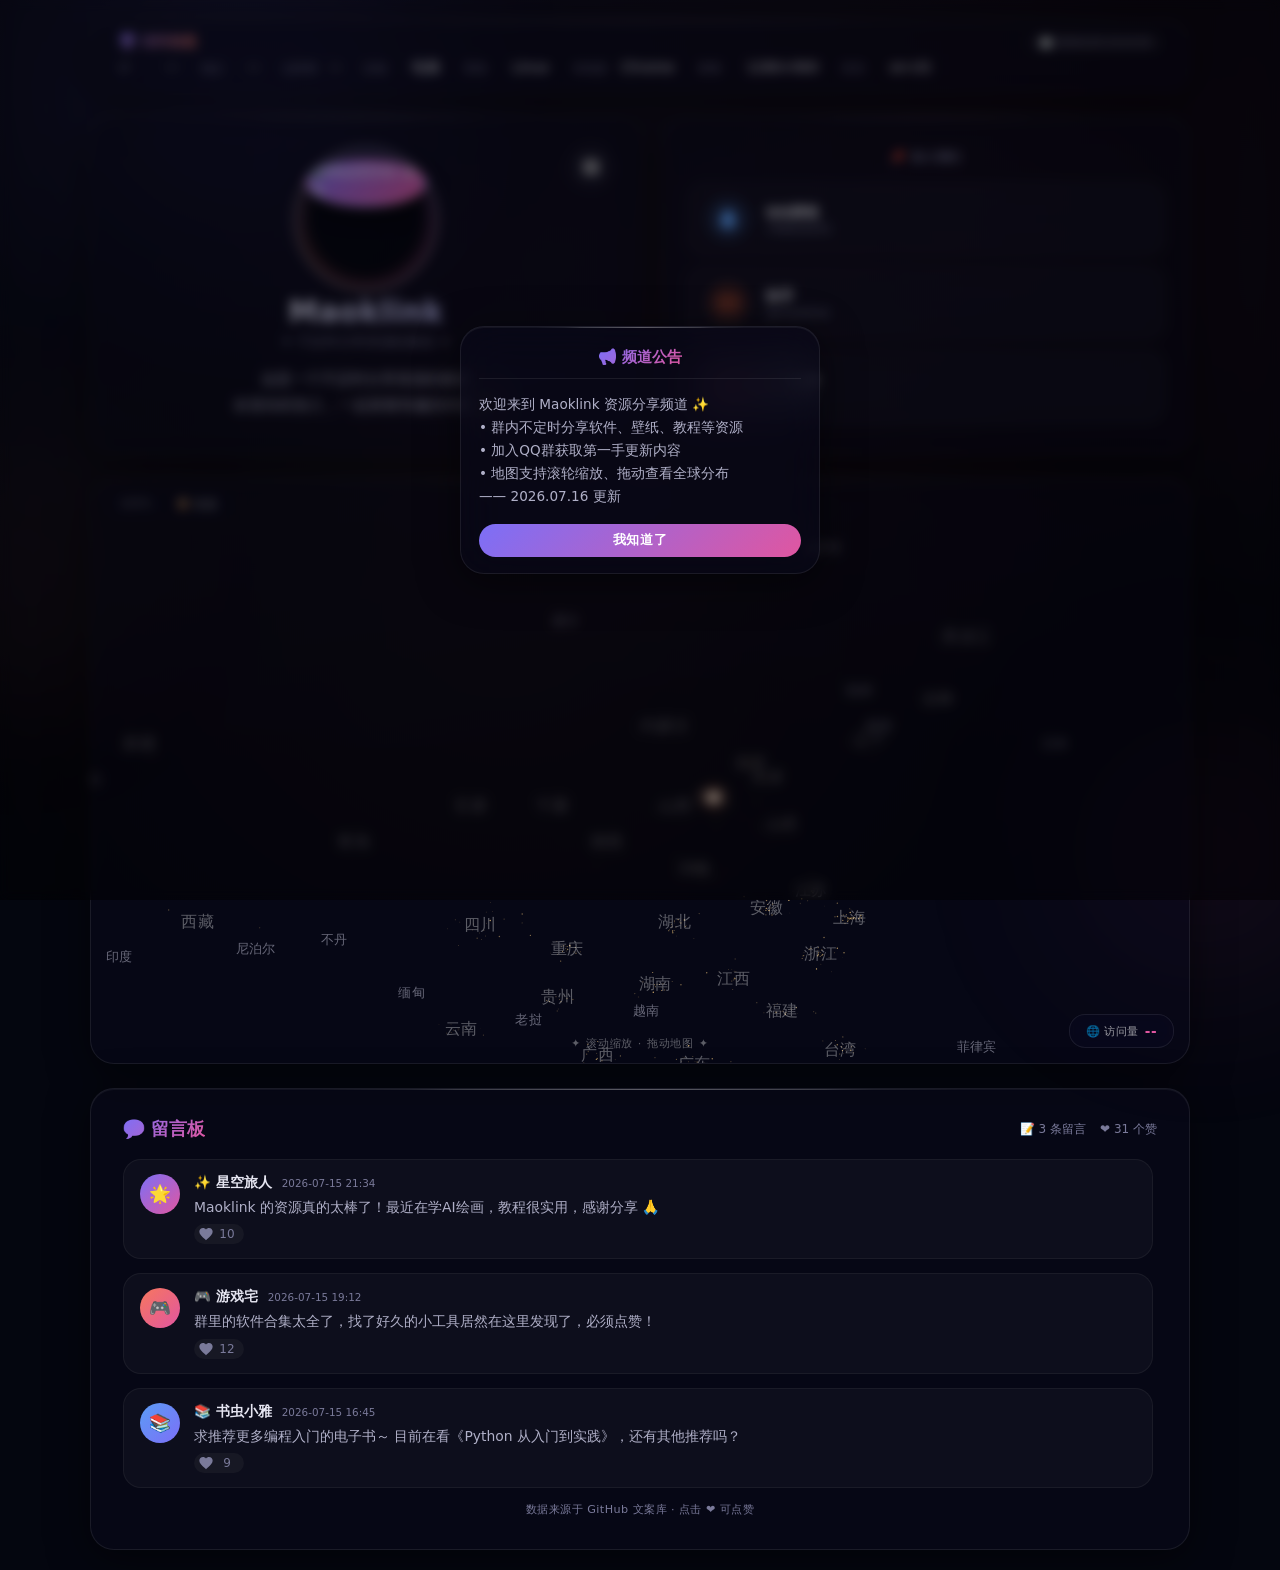
==== commit e2c0d03b: "Add files via upload" ====
--- a/index.html
+++ b/index.html
@@ -1019,8 +1019,114 @@
         }
 
         /* ============================================================
-                   桌面端优化 (≥1024px)
-                   ============================================================ */
+           新增：离开站点弹窗 (独立于其他弹窗)
+           ============================================================ */
+        .leave-modal {
+            position: fixed;
+            inset: 0;
+            z-index: 9997;
+            opacity: 0;
+            pointer-events: none;
+            transition: opacity 0.45s ease;
+            padding: 20px;
+            display: flex;
+            align-items: center;
+            justify-content: center;
+            perspective: 800px;
+        }
+        .leave-modal.show {
+            opacity: 1;
+            pointer-events: auto;
+        }
+        .leave-mask {
+            position: absolute;
+            inset: 0;
+            background: rgba(0, 0, 0, 0.45);
+            backdrop-filter: blur(6px);
+            -webkit-backdrop-filter: blur(6px);
+        }
+        .leave-viewport {
+            position: relative;
+            z-index: 1;
+            width: 100%;
+            max-width: 420px;
+        }
+        .leave-card {
+            padding: 36px;
+            transform-style: preserve-3d;
+            transition: transform var(--anim-duration) var(--close-curve), opacity 0.45s ease;
+            transform: translateY(100px) scale(0.5) rotateY(-90deg);
+            opacity: 0;
+        }
+        .leave-modal.show .leave-card {
+            transform: translateY(0) scale(1) rotateY(0deg);
+            opacity: 1;
+        }
+        .leave-header {
+            display: flex;
+            align-items: center;
+            justify-content: center;
+            margin-bottom: 18px;
+            padding-bottom: 14px;
+            border-bottom: 1px solid rgba(255, 255, 255, 0.08);
+        }
+        .leave-title {
+            font-size: 1.1rem;
+            font-weight: 700;
+            background: linear-gradient(135deg, var(--accent-1), var(--accent-2));
+            -webkit-background-clip: text;
+            background-clip: text;
+            -webkit-text-fill-color: transparent;
+        }
+        .leave-body {
+            color: var(--text-secondary);
+            font-size: 0.9rem;
+            line-height: 1.8;
+            margin-bottom: 30px;
+            text-align: center;
+        }
+        .leave-btn-group {
+            display: flex;
+            gap: 16px;
+            justify-content: flex-end;
+        }
+        .leave-btn {
+            padding: 10px 24px;
+            border-radius: var(--radius-lg);
+            border: none;
+            font-size: 0.85rem;
+            font-weight: 600;
+            letter-spacing: 0.04em;
+            cursor: pointer;
+            transition: all 0.3s var(--transition-smooth);
+            font-family: var(--font-sans);
+        }
+        .leave-cancel {
+            background: rgba(255, 255, 255, 0.04);
+            color: var(--text-secondary);
+            border: 1px solid var(--glass-border);
+        }
+        .leave-cancel:hover {
+            background: rgba(255, 255, 255, 0.09);
+            border-color: rgba(255, 255, 255, 0.14);
+        }
+        .leave-confirm {
+            position: relative;
+            z-index: 2;
+            background: transparent;
+            color: #fff;
+        }
+        .leave-confirm:hover {
+            transform: translateY(-2px);
+            box-shadow: 0 8px 20px rgba(124, 111, 247, 0.35);
+        }
+        .leave-confirm:active {
+            transform: translateY(0);
+        }
+
+        /* ============================================================
+           桌面端优化 (≥1024px)
+           ============================================================ */
         @media (min-width: 1024px) {
             .main-wrapper {
                 max-width: 1100px;
@@ -1107,8 +1213,8 @@
         }
 
         /* ============================================================
-                   移动端 (≤1023px) 左右堆叠
-                   ============================================================ */
+           移动端 (≤1023px) 左右堆叠
+           ============================================================ */
         @media (max-width: 1023px) {
             .split-row {
                 flex-direction: column;
@@ -1226,6 +1332,12 @@
             .userinfo-item .label {
                 font-size: 0.58rem;
                 min-width: 34px;
+            }
+            .leave-card {
+                padding: 28px 22px;
+            }
+            .leave-btn-group {
+                flex-direction: column;
             }
         }
 
@@ -1471,6 +1583,28 @@
                 <li>电子书 · 编程入门</li>
             </ul>
             <button class="resource-close" id="resourceClose">我知道了</button>
+        </div>
+    </div>
+
+    <!-- ===== 离开站点安全弹窗 ===== -->
+    <div class="leave-modal" id="leaveModal" aria-hidden="true">
+        <div class="leave-mask" id="leaveMask"></div>
+        <div class="leave-viewport">
+            <div class="glass-card leave-card">
+                <div class="leave-header">
+                    <span class="leave-title">🔐 安全提示</span>
+                </div>
+                <div class="leave-body">
+                    <p>网络环境复杂，浏览外部页面请注意个人信息安全<br>确认要离开当前页面吗？</p>
+                </div>
+                <div class="leave-btn-group">
+                    <button class="leave-btn leave-cancel" id="leaveOutBtn">离开页面</button>
+                    <div class="btn-wrap">
+                        <div class="btn-mask"></div>
+                        <button class="leave-btn leave-confirm" id="stayBtn">继续停留</button>
+                    </div>
+                </div>
+            </div>
         </div>
     </div>
 
@@ -2239,7 +2373,68 @@
             })();
 
             // ============================================================
-            //  8. 启动所有模块
+            //  8. 离开站点安全弹窗逻辑 (拦截所有外部链接)
+            // ============================================================
+            const leaveModal = document.getElementById('leaveModal');
+            const leaveMask = document.getElementById('leaveMask');
+            const stayBtn = document.getElementById('stayBtn');
+            const leaveOutBtn = document.getElementById('leaveOutBtn');
+
+            let pendingUrl = null; // 暂存要跳转的链接
+
+            function openLeaveModal(url) {
+                pendingUrl = url;
+                leaveModal.classList.add('show');
+                leaveModal.setAttribute('aria-hidden', 'false');
+            }
+
+            function closeLeaveModal() {
+                leaveModal.classList.remove('show');
+                leaveModal.setAttribute('aria-hidden', 'true');
+                pendingUrl = null;
+            }
+
+            // 点击遮罩关闭
+            leaveMask.addEventListener('click', closeLeaveModal);
+
+            // 继续停留
+            stayBtn.addEventListener('click', closeLeaveModal);
+
+            // 离开页面：跳转
+            leaveOutBtn.addEventListener('click', function() {
+                if (pendingUrl) {
+                    window.open(pendingUrl, '_blank');
+                    closeLeaveModal();
+                }
+            });
+
+            // 拦截所有 <a> 点击
+            document.addEventListener('click', function(e) {
+                const target = e.target.closest('a');
+                if (!target) return;
+                const href = target.getAttribute('href');
+                if (!href || href.startsWith('#') || href.startsWith('javascript:')) return;
+
+                // 判断是否为外部链接（当前域名不同）
+                const currentDomain = window.location.hostname;
+                let linkDomain = '';
+                try {
+                    const url = new URL(href, window.location.href);
+                    linkDomain = url.hostname;
+                } catch (_) {
+                    // 无效URL则不拦截
+                    return;
+                }
+                // 如果链接域名与当前域名相同，则放行
+                if (linkDomain === currentDomain || linkDomain === '') return;
+
+                // 外部链接 → 阻止默认，弹出警告
+                e.preventDefault();
+                openLeaveModal(href);
+            });
+
+            // ============================================================
+            //  9. 启动所有模块
             // ============================================================
             loadLikes();
             loadMessages();
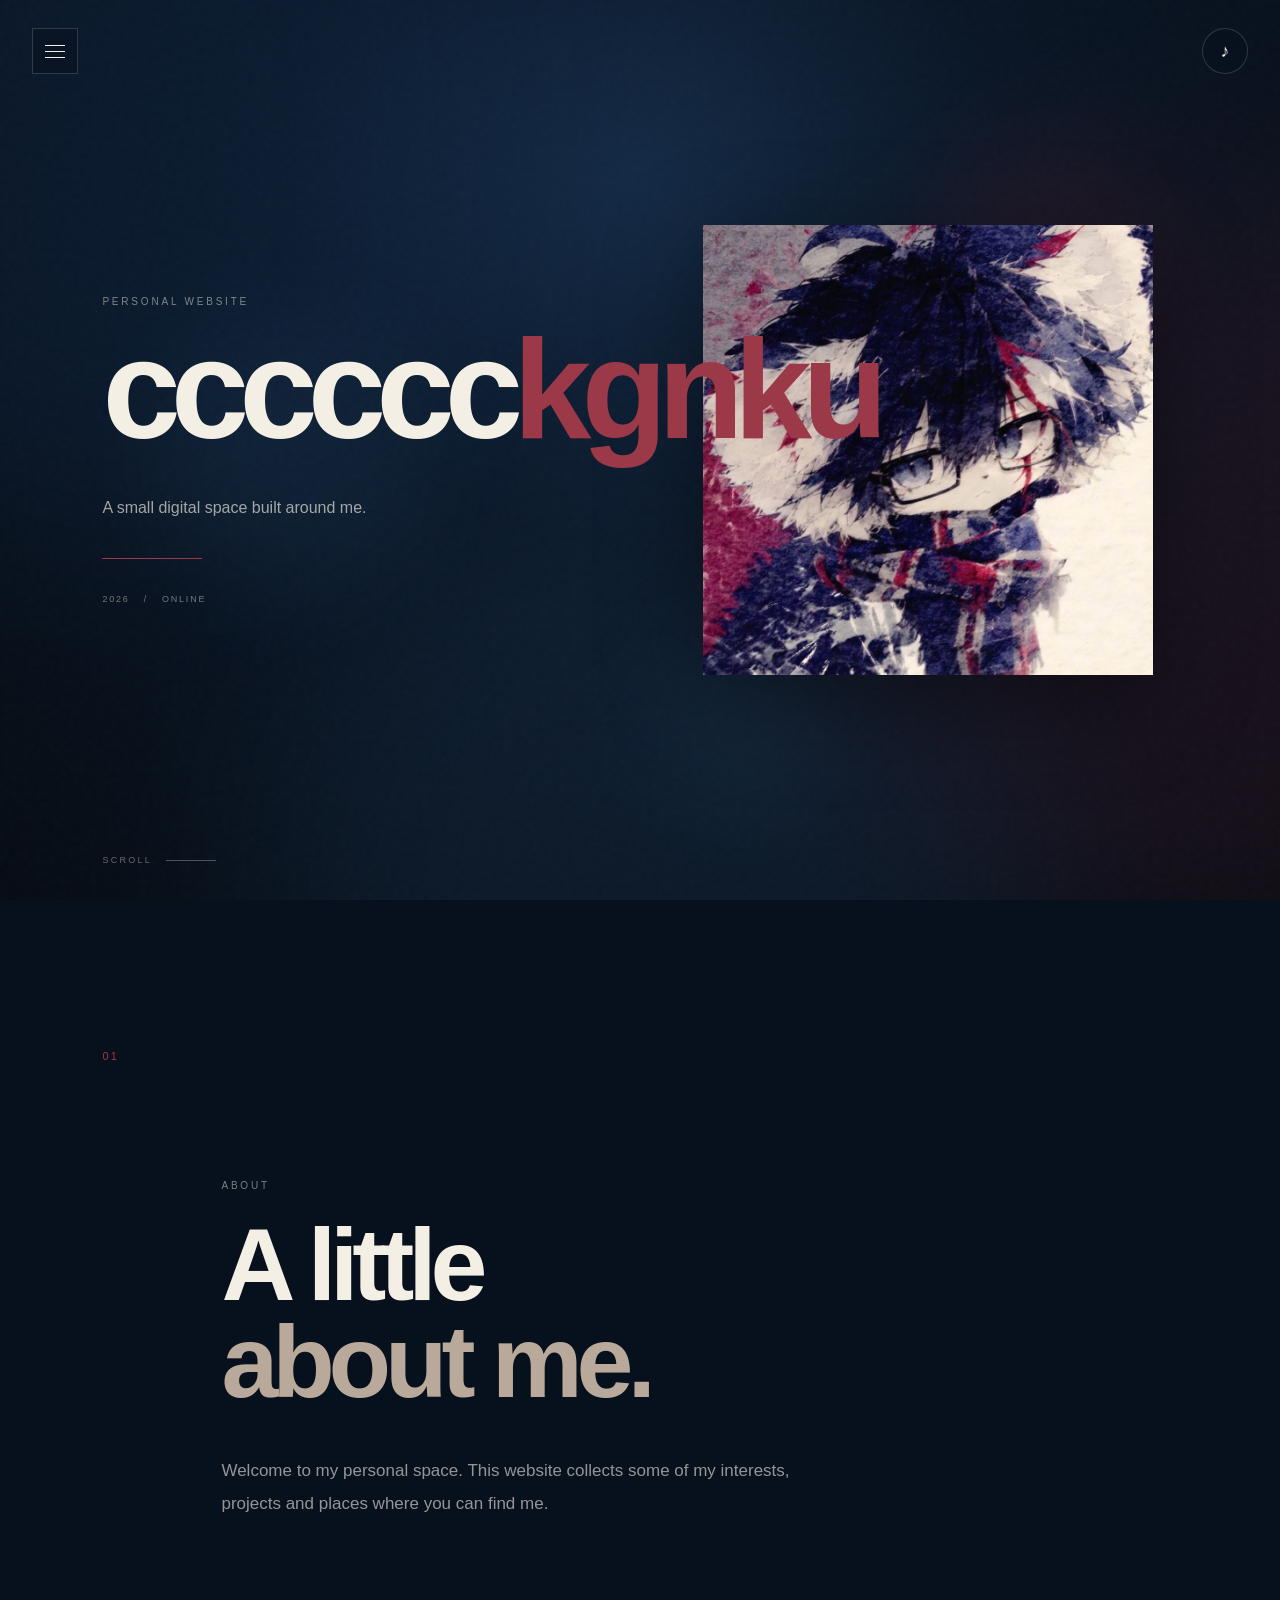
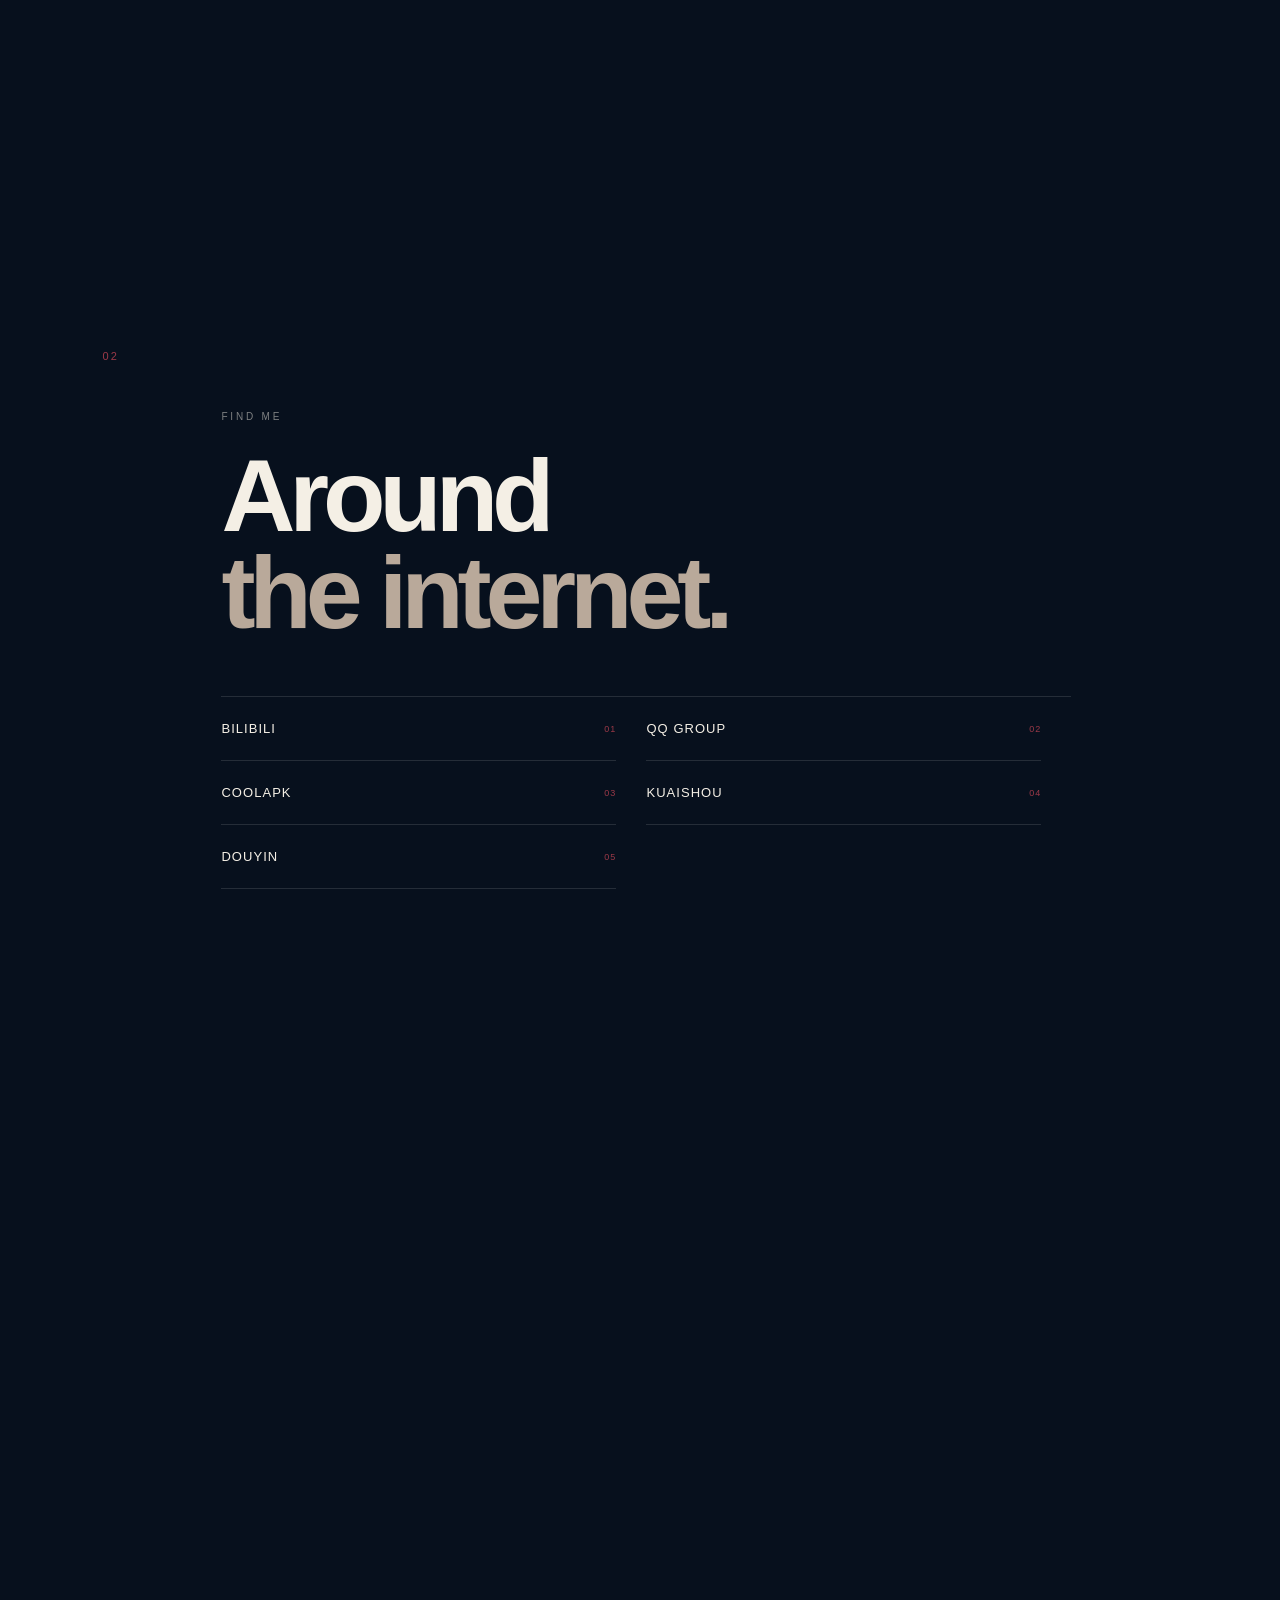
==== commit fdaa46ff: "index.html" ====
--- a/index.html
+++ b/index.html
@@ -1,2446 +1,459 @@
 <!DOCTYPE html>
 <html lang="zh-CN">
 <head>
-    <meta charset="UTF-8" />
-    <meta name="viewport" content="width=device-width, initial-scale=1.0, user-scalable=no" />
-    <title>Maoklink - 资源分享频道</title>
-    <!-- 不蒜子统计 -->
-    <script async src="//busuanzi.ibruce.info/busuanzi.pure.mini.js"></script>
-    <style>
-        /* ===== 全局变量 ===== */
-        :root {
-            --bg-deep: #04060f;
-            --glass-bg: rgba(10, 10, 30, 0.45);
-            --glass-border: rgba(255, 255, 255, 0.08);
-            --text-primary: #e6e6f2;
-            --text-secondary: #b0b0c8;
-            --text-muted: #7a7a9a;
-            --accent-1: #7c6ff7;
-            --accent-2: #e056a0;
-            --accent-3: #f7775e;
-            --qq-blue: #5b9cf5;
-            --kuaishou-orange: #ff6b35;
-            --bilibili-pink: #fb7299;
-            --radius-xl: 24px;
-            --radius-lg: 18px;
-            --font-sans: 'Segoe UI', 'PingFang SC', 'Microsoft YaHei', system-ui, -apple-system, sans-serif;
-            --transition-smooth: cubic-bezier(0.4, 0, 0.2, 1);
-            --transition-bounce: cubic-bezier(0.34, 1.56, 0.64, 1);
-            --close-curve: cubic-bezier(0.05, 1.6, 0.25, 1.15);
-            --anim-duration: 0.95s;
-        }
-
-        /* ===== 重置 & 基础 ===== */
-        * {
-            margin: 0;
-            padding: 0;
-            box-sizing: border-box;
-        }
-        html {
-            scroll-behavior: smooth;
-            -webkit-tap-highlight-color: transparent;
-            -webkit-font-smoothing: antialiased;
-        }
-        body {
-            font-family: var(--font-sans);
-            background: var(--bg-deep);
-            color: var(--text-primary);
-            min-height: 100vh;
-            display: flex;
-            align-items: center;
-            justify-content: center;
-            overflow-x: hidden;
-            padding: 20px;
-            position: relative;
-            background-image:
-                radial-gradient(ellipse at 20% 10%, rgba(124, 111, 247, 0.10) 0%, transparent 60%),
-                radial-gradient(ellipse at 75% 25%, rgba(224, 86, 160, 0.08) 0%, transparent 55%),
-                radial-gradient(ellipse at 40% 70%, rgba(247, 119, 94, 0.07) 0%, transparent 55%);
-            background-attachment: fixed;
-        }
-
-        /* ===== 浮动光晕 ===== */
-        .floating-orbs {
-            position: fixed;
-            inset: 0;
-            pointer-events: none;
-            z-index: 0;
-        }
-        .orb {
-            position: absolute;
-            border-radius: 50%;
-            filter: blur(100px);
-            opacity: 0.45;
-            animation: orbFloat 18s ease-in-out infinite;
-        }
-        .orb-1 {
-            width: 350px;
-            height: 350px;
-            background: rgba(124, 111, 247, 0.25);
-            top: -10%;
-            left: 5%;
-        }
-        .orb-2 {
-            width: 280px;
-            height: 280px;
-            background: rgba(224, 86, 160, 0.20);
-            bottom: -10%;
-            right: -5%;
-            animation-delay: -6s;
-        }
-        .orb-3 {
-            width: 240px;
-            height: 240px;
-            background: rgba(247, 119, 94, 0.18);
-            top: 50%;
-            left: -8%;
-            animation-delay: -12s;
-        }
-        @keyframes orbFloat {
-            0%,
-            100% {
-                transform: translate(0, 0) scale(1);
-            }
-            25% {
-                transform: translate(50px, -40px) scale(1.12);
-            }
-            50% {
-                transform: translate(-20px, 55px) scale(0.9);
-            }
-            75% {
-                transform: translate(-40px, -25px) scale(1.06);
-            }
-        }
-
-        /* ===== 主容器 ===== */
-        .main-wrapper {
-            position: relative;
-            z-index: 1;
-            width: 100%;
-            max-width: 1100px;
-            display: flex;
-            flex-direction: column;
-            gap: 20px;
-            animation: fadeInUp 0.9s var(--transition-smooth) forwards;
-            opacity: 0;
-            transform: translateY(30px);
-        }
-        @keyframes fadeInUp {
-            to {
-                opacity: 1;
-                transform: translateY(0);
-            }
-        }
-
-        /* ===== 玻璃卡片 ===== */
-        .glass-card {
-            background: var(--glass-bg);
-            backdrop-filter: blur(22px);
-            -webkit-backdrop-filter: blur(22px);
-            border: 1px solid var(--glass-border);
-            border-radius: var(--radius-xl);
-            box-shadow: 0 8px 40px rgba(0, 0, 0, 0.5), inset 0 1px 0 rgba(255, 255, 255, 0.05);
-            position: relative;
-            overflow: hidden;
-            transition: all 0.4s var(--transition-smooth);
-        }
-        .glass-card::before {
-            content: '';
-            position: absolute;
-            top: 0;
-            left: 20%;
-            width: 60%;
-            height: 1px;
-            background: linear-gradient(90deg, transparent, rgba(255, 255, 255, 0.18), rgba(255, 255, 255, 0.3), rgba(255, 255, 255, 0.18), transparent);
-            border-radius: 50%;
-            z-index: 2;
-            pointer-events: none;
-        }
-
-        /* ===== 左右并排容器 ===== */
-        .split-row {
-            display: flex;
-            gap: 20px;
-            align-items: stretch;
-        }
-        .split-row .glass-card {
-            flex: 1;
-            min-width: 0;
-        }
-        .split-left {
-            flex: 3;
-        }
-        .split-right {
-            flex: 2;
-        }
-
-        /* ===== 左侧：头像卡片 ===== */
-        .profile-card {
-            padding: 35px 32px 30px;
-            position: relative;
-            display: flex;
-            flex-direction: column;
-            justify-content: center;
-        }
-        .profile-card .card-inner {
-            position: relative;
-            z-index: 1;
-            display: flex;
-            flex-direction: column;
-            align-items: center;
-        }
-        .open-notice-icon-btn {
-            position: absolute;
-            top: 24px;
-            right: 24px;
-            width: 40px;
-            height: 40px;
-            border-radius: 50%;
-            border: 1px solid rgba(255, 255, 255, 0.1);
-            background: rgba(255, 255, 255, 0.04);
-            backdrop-filter: blur(10px);
-            cursor: pointer;
-            display: flex;
-            align-items: center;
-            justify-content: center;
-            transition: all 0.3s var(--transition-smooth);
-            z-index: 10;
-        }
-        .open-notice-icon-btn svg {
-            width: 18px;
-            height: 18px;
-            fill: rgba(255, 255, 255, 0.7);
-            transition: fill 0.3s;
-        }
-        .open-notice-icon-btn:hover {
-            border-color: rgba(124, 111, 247, 0.4);
-            background: linear-gradient(135deg, rgba(124, 111, 247, 0.2), rgba(224, 86, 160, 0.2));
-            transform: translateY(-3px);
-            box-shadow: 0 8px 20px rgba(124, 111, 247, 0.25);
-        }
-        .open-notice-icon-btn:hover svg {
-            fill: #fff;
-        }
-        .open-notice-icon-btn:active {
-            transform: translateY(0);
-        }
-
-        .avatar-section {
-            margin-bottom: 16px;
-        }
-        .avatar-wrapper {
-            position: relative;
-            width: 100px;
-            height: 100px;
-            border-radius: 50%;
-            cursor: pointer;
-            transition: transform 0.4s var(--transition-bounce);
-        }
-        .avatar-wrapper:hover {
-            transform: scale(1.06);
-        }
-        .avatar-wrapper:active {
-            transform: scale(0.94);
-        }
-        .avatar-glow-ring {
-            position: absolute;
-            inset: -7px;
-            border-radius: 50%;
-            background: conic-gradient(from 0deg, var(--accent-1), var(--accent-2), var(--accent-3), var(--accent-1));
-            animation: ringSpin 6s linear infinite;
-            filter: blur(5px);
-            opacity: 0.7;
-            pointer-events: none;
-        }
-        .avatar-glow-ring::after {
-            content: '';
-            position: absolute;
-            inset: 3px;
-            border-radius: 50%;
-            background: var(--bg-deep);
-        }
-        @keyframes ringSpin {
-            to {
-                transform: rotate(360deg);
-            }
-        }
-        .avatar-pulse {
-            position: absolute;
-            inset: -12px;
-            border-radius: 50%;
-            border: 2px solid rgba(255, 255, 255, 0.15);
-            animation: pulseOut 2.5s ease-out infinite;
-            pointer-events: none;
-        }
-        .avatar-pulse:nth-child(2) {
-            animation-delay: 0.8s;
-        }
-        .avatar-pulse:nth-child(3) {
-            animation-delay: 1.6s;
-        }
-        @keyframes pulseOut {
-            0% {
-                transform: scale(1);
-                opacity: 0.6;
-            }
-            100% {
-                transform: scale(1.45);
-                opacity: 0;
-            }
-        }
-        .avatar-img {
-            width: 100px;
-            height: 100px;
-            border-radius: 50%;
-            object-fit: cover;
-            border: 3px solid rgba(255, 255, 255, 0.2);
-            box-shadow: 0 6px 24px rgba(0, 0, 0, 0.4);
-            position: relative;
-            z-index: 2;
-            transition: all 0.4s var(--transition-smooth);
-            background: linear-gradient(135deg, #2a2a4a, #1a1a30);
-        }
-        .avatar-wrapper:hover .avatar-img {
-            border-color: rgba(255, 255, 255, 0.45);
-            box-shadow: 0 8px 30px rgba(124, 111, 247, 0.3);
-        }
-        .name-section {
-            text-align: center;
-            margin-bottom: 4px;
-        }
-        .display-name {
-            font-size: 1.65rem;
-            font-weight: 700;
-            letter-spacing: 0.02em;
-            background: linear-gradient(135deg, #e0e0f2 0%, #c0c0e8 50%, #b0b0f0 100%);
-            -webkit-background-clip: text;
-            background-clip: text;
-            -webkit-text-fill-color: transparent;
-            margin-bottom: 4px;
-        }
-        .tagline {
-            font-size: 0.82rem;
-            font-weight: 500;
-            color: var(--text-muted);
-            letter-spacing: 0.05em;
-            text-transform: uppercase;
-            margin-bottom: 12px;
-        }
-        .bio-section {
-            text-align: center;
-            margin-bottom: 0;
-            padding: 0 8px;
-        }
-        .bio-text {
-            font-size: 0.9rem;
-            line-height: 1.65;
-            color: var(--text-secondary);
-        }
-
-        /* ===== 右侧：社交卡片 ===== */
-        .social-card-panel {
-            padding: 28px 22px 26px;
-            display: flex;
-            flex-direction: column;
-            justify-content: center;
-            gap: 14px;
-        }
-        .social-card-panel .panel-title {
-            font-size: 0.75rem;
-            font-weight: 600;
-            letter-spacing: 0.08em;
-            text-transform: uppercase;
-            color: var(--text-muted);
-            text-align: center;
-            margin-bottom: 2px;
-        }
-        .social-cards-vertical {
-            display: flex;
-            flex-direction: column;
-            gap: 10px;
-            width: 100%;
-        }
-        .social-card {
-            display: flex;
-            align-items: center;
-            gap: 14px;
-            padding: 12px 16px;
-            background: rgba(255, 255, 255, 0.03);
-            backdrop-filter: blur(14px);
-            -webkit-backdrop-filter: blur(14px);
-            border: 1px solid rgba(255, 255, 255, 0.06);
-            border-radius: var(--radius-lg);
-            text-decoration: none;
-            color: inherit;
-            transition: all 0.3s var(--transition-smooth);
-            cursor: pointer;
-            -webkit-tap-highlight-color: transparent;
-        }
-        .social-card:hover {
-            transform: translateX(4px);
-            box-shadow: 0 8px 24px rgba(0, 0, 0, 0.3);
-            border-color: rgba(255, 255, 255, 0.15);
-            background: rgba(255, 255, 255, 0.06);
-        }
-        .social-card.qq:hover {
-            border-color: var(--qq-blue);
-            background: rgba(91, 156, 245, 0.08);
-        }
-        .social-card.kuaishou:hover {
-            border-color: var(--kuaishou-orange);
-            background: rgba(255, 107, 53, 0.08);
-        }
-        .social-card.bilibili:hover {
-            border-color: var(--bilibili-pink);
-            background: rgba(251, 114, 153, 0.08);
-        }
-        .social-icon-wrap {
-            width: 40px;
-            height: 40px;
-            border-radius: 50%;
-            display: flex;
-            align-items: center;
-            justify-content: center;
-            flex-shrink: 0;
-            transition: all 0.3s;
-        }
-        .social-card.qq .social-icon-wrap {
-            background: rgba(91, 156, 245, 0.15);
-            color: var(--qq-blue);
-        }
-        .social-card.kuaishou .social-icon-wrap {
-            background: rgba(255, 107, 53, 0.15);
-            color: var(--kuaishou-orange);
-        }
-        .social-card.bilibili .social-icon-wrap {
-            background: rgba(251, 114, 153, 0.15);
-            color: var(--bilibili-pink);
-        }
-        .social-icon-wrap svg {
-            width: 20px;
-            height: 20px;
-        }
-        .social-info {
-            display: flex;
-            flex-direction: column;
-            flex: 1;
-            min-width: 0;
-        }
-        .social-label {
-            font-size: 0.82rem;
-            font-weight: 600;
-            letter-spacing: 0.03em;
-        }
-        .social-sub {
-            font-size: 0.68rem;
-            color: var(--text-muted);
-            word-break: break-all;
-        }
-
-        /* ===== 访问信息卡片（最上方） ===== */
-        .userinfo-card {
-            padding: 14px 24px 16px;
-        }
-        .userinfo-header {
-            display: flex;
-            align-items: center;
-            justify-content: space-between;
-            margin-bottom: 8px;
-            flex-wrap: wrap;
-            gap: 4px;
-        }
-        .userinfo-header h2 {
-            font-size: 0.85rem;
-            font-weight: 700;
-            background: linear-gradient(135deg, var(--accent-1), var(--accent-3));
-            -webkit-background-clip: text;
-            background-clip: text;
-            -webkit-text-fill-color: transparent;
-        }
-        .userinfo-badge {
-            font-size: 0.6rem;
-            color: var(--text-muted);
-            background: rgba(255, 255, 255, 0.05);
-            padding: 1px 10px;
-            border-radius: 20px;
-            border: 1px solid rgba(255, 255, 255, 0.06);
-        }
-        .userinfo-grid {
-            display: flex;
-            flex-wrap: wrap;
-            gap: 6px 16px;
-            justify-content: flex-start;
-        }
-        .userinfo-item {
-            display: flex;
-            align-items: baseline;
-            gap: 4px;
-            font-size: 0.75rem;
-            color: var(--text-secondary);
-            white-space: nowrap;
-        }
-        .userinfo-item .label {
-            color: var(--text-muted);
-            font-weight: 500;
-            font-size: 0.65rem;
-            letter-spacing: 0.04em;
-            text-transform: uppercase;
-        }
-        .userinfo-item .value {
-            color: var(--text-primary);
-            font-weight: 400;
-        }
-        .userinfo-item .value.accent {
-            color: var(--accent-2);
-        }
-
-        /* ===== 地图卡片 ===== */
-        .map-card {
-            padding: 0;
-            height: 55vh;
-            min-height: 300px;
-            max-height: 600px;
-            position: relative;
-        }
-        .map-card .map-viewport {
-            width: 100%;
-            height: 100%;
-            position: relative;
-            touch-action: none;
-            cursor: grab;
-        }
-        .map-card canvas {
-            display: block;
-            width: 100%;
-            height: 100%;
-        }
-        .map-hint {
-            position: absolute;
-            bottom: 12px;
-            left: 50%;
-            transform: translateX(-50%);
-            font-size: 0.7rem;
-            letter-spacing: 0.08em;
-            color: rgba(255, 255, 255, 0.35);
-            pointer-events: none;
-            z-index: 2;
-            text-transform: uppercase;
-            transition: color 0.5s;
-        }
-        .map-card:hover .map-hint {
-            color: rgba(255, 255, 255, 0.6);
-        }
-        .stats-panel {
-            position: absolute;
-            bottom: 15px;
-            right: 15px;
-            background: rgba(10, 10, 30, 0.65);
-            backdrop-filter: blur(12px);
-            -webkit-backdrop-filter: blur(12px);
-            border-radius: 16px;
-            padding: 8px 16px;
-            font-size: 0.7rem;
-            letter-spacing: 0.04em;
-            color: rgba(255, 255, 255, 0.6);
-            z-index: 5;
-            pointer-events: none;
-            display: flex;
-            align-items: center;
-            gap: 6px;
-            border: 1px solid rgba(255, 255, 255, 0.08);
-        }
-        .stats-panel span {
-            color: var(--accent-2);
-            font-weight: 600;
-            font-size: 0.85rem;
-        }
-        .zoom-indicator {
-            position: absolute;
-            top: 12px;
-            left: 15px;
-            background: rgba(10, 10, 30, 0.55);
-            backdrop-filter: blur(8px);
-            -webkit-backdrop-filter: blur(8px);
-            border-radius: 12px;
-            padding: 4px 12px;
-            font-size: 0.7rem;
-            letter-spacing: 0.04em;
-            color: rgba(255, 255, 255, 0.5);
-            z-index: 5;
-            pointer-events: none;
-            border: 1px solid rgba(255, 255, 255, 0.06);
-        }
-        .resource-btn {
-            position: absolute;
-            top: 12px;
-            left: 70px;
-            background: rgba(10, 10, 30, 0.55);
-            backdrop-filter: blur(8px);
-            -webkit-backdrop-filter: blur(8px);
-            border-radius: 12px;
-            padding: 4px 14px;
-            font-size: 0.7rem;
-            letter-spacing: 0.04em;
-            color: rgba(255, 255, 255, 0.7);
-            z-index: 5;
-            border: 1px solid rgba(255, 255, 255, 0.06);
-            cursor: pointer;
-            transition: all 0.3s;
-            user-select: none;
-            display: flex;
-            align-items: center;
-            gap: 4px;
-        }
-        .resource-btn:hover {
-            background: rgba(124, 111, 247, 0.25);
-            border-color: rgba(124, 111, 247, 0.3);
-            color: #fff;
-        }
-        .resource-btn:active {
-            transform: scale(0.95);
-        }
-
-        /* ===== 留言板 ===== */
-        .guestbook-card {
-            padding: 24px 28px 28px;
-        }
-        .guestbook-header {
-            display: flex;
-            align-items: center;
-            justify-content: space-between;
-            margin-bottom: 18px;
-            flex-wrap: wrap;
-            gap: 8px;
-        }
-        .guestbook-header h2 {
-            font-size: 1.1rem;
-            font-weight: 700;
-            background: linear-gradient(135deg, var(--accent-1), var(--accent-2));
-            -webkit-background-clip: text;
-            background-clip: text;
-            -webkit-text-fill-color: transparent;
-        }
-        .guestbook-stats {
-            font-size: 0.75rem;
-            color: var(--text-muted);
-            display: flex;
-            gap: 14px;
-        }
-        .guestbook-stats span {
-            display: flex;
-            align-items: center;
-            gap: 4px;
-        }
-        .message-list {
-            display: flex;
-            flex-direction: column;
-            gap: 14px;
-            max-height: 420px;
-            overflow-y: auto;
-            padding-right: 4px;
-        }
-        .message-list::-webkit-scrollbar {
-            width: 4px;
-        }
-        .message-list::-webkit-scrollbar-track {
-            background: transparent;
-        }
-        .message-list::-webkit-scrollbar-thumb {
-            background: rgba(255, 255, 255, 0.15);
-            border-radius: 4px;
-        }
-        .message-item {
-            display: flex;
-            gap: 14px;
-            padding: 14px 16px;
-            background: rgba(255, 255, 255, 0.03);
-            border-radius: var(--radius-lg);
-            border: 1px solid rgba(255, 255, 255, 0.05);
-            transition: all 0.3s;
-            align-items: flex-start;
-        }
-        .message-item:hover {
-            background: rgba(255, 255, 255, 0.06);
-            border-color: rgba(255, 255, 255, 0.1);
-        }
-        .msg-avatar {
-            width: 40px;
-            height: 40px;
-            border-radius: 50%;
-            flex-shrink: 0;
-            display: flex;
-            align-items: center;
-            justify-content: center;
-            font-size: 1.1rem;
-            font-weight: 600;
-            color: #fff;
-            background: linear-gradient(135deg, var(--accent-1), var(--accent-2));
-        }
-        .msg-avatar.alt1 {
-            background: linear-gradient(135deg, #f7775e, #e056a0);
-        }
-        .msg-avatar.alt2 {
-            background: linear-gradient(135deg, #5b9cf5, #7c6ff7);
-        }
-        .msg-avatar.alt3 {
-            background: linear-gradient(135deg, #ff6b35, #fb7299);
-        }
-        .msg-avatar.alt4 {
-            background: linear-gradient(135deg, #2ecc71, #1abc9c);
-        }
-        .msg-avatar.alt5 {
-            background: linear-gradient(135deg, #f39c12, #e67e22);
-        }
-        .msg-avatar.alt6 {
-            background: linear-gradient(135deg, #1abc9c, #3498db);
-        }
-        .msg-content {
-            flex: 1;
-            min-width: 0;
-        }
-        .msg-meta {
-            display: flex;
-            align-items: center;
-            gap: 10px;
-            flex-wrap: wrap;
-            margin-bottom: 4px;
-        }
-        .msg-username {
-            font-weight: 600;
-            font-size: 0.85rem;
-            color: var(--text-primary);
-        }
-        .msg-time {
-            font-size: 0.65rem;
-            color: var(--text-muted);
-        }
-        .msg-text {
-            font-size: 0.87rem;
-            line-height: 1.6;
-            color: var(--text-secondary);
-            word-break: break-word;
-        }
-        .msg-actions {
-            display: flex;
-            align-items: center;
-            gap: 12px;
-            margin-top: 6px;
-        }
-        .like-btn {
-            display: flex;
-            align-items: center;
-            gap: 4px;
-            background: none;
-            border: none;
-            color: var(--text-muted);
-            font-size: 0.75rem;
-            cursor: pointer;
-            padding: 2px 8px 2px 4px;
-            border-radius: 20px;
-            transition: all 0.3s;
-            font-family: inherit;
-            background: rgba(255, 255, 255, 0.04);
-        }
-        .like-btn:hover {
-            color: var(--accent-2);
-            background: rgba(224, 86, 160, 0.12);
-        }
-        .like-btn.liked {
-            color: var(--accent-2);
-        }
-        .like-btn.liked:hover {
-            color: #c0398a;
-        }
-        .like-btn svg {
-            width: 16px;
-            height: 16px;
-            fill: currentColor;
-            transition: transform 0.2s var(--transition-bounce);
-        }
-        .like-btn:active svg {
-            transform: scale(1.3);
-        }
-        .like-count {
-            min-width: 18px;
-            text-align: center;
-        }
-
-        /* ===== Toast & 弹窗 ===== */
-        .toast {
-            position: fixed;
-            bottom: 30px;
-            left: 50%;
-            transform: translateX(-50%) translateY(20px);
-            background: rgba(15, 15, 35, 0.9);
-            backdrop-filter: blur(16px);
-            -webkit-backdrop-filter: blur(16px);
-            border: 1px solid rgba(255, 255, 255, 0.12);
-            color: #e8e8f0;
-            padding: 10px 20px;
-            border-radius: 24px;
-            font-size: 0.78rem;
-            letter-spacing: 0.03em;
-            z-index: 999;
-            pointer-events: none;
-            opacity: 0;
-            transition: all 0.4s var(--transition-bounce);
-            box-shadow: 0 8px 28px rgba(0, 0, 0, 0.5);
-        }
-        .toast.show {
-            opacity: 1;
-            transform: translateX(-50%) translateY(0);
-        }
-
-        .notice-modal {
-            position: fixed;
-            inset: 0;
-            z-index: 9999;
-            opacity: 0;
-            pointer-events: none;
-            transition: opacity 0.45s ease;
-            padding: 20px;
-            display: flex;
-            align-items: center;
-            justify-content: center;
-            perspective: 800px;
-        }
-        .notice-modal.show {
-            opacity: 1;
-            pointer-events: auto;
-        }
-        .notice-mask {
-            position: absolute;
-            inset: 0;
-            background: rgba(0, 0, 0, 0.45);
-            backdrop-filter: blur(6px);
-            -webkit-backdrop-filter: blur(6px);
-        }
-        .notice-card {
-            position: relative;
-            z-index: 1;
-            width: 100%;
-            max-width: 360px;
-            max-height: 45vh;
-            overflow-y: auto;
-            padding: 20px 18px 16px;
-            transform-style: preserve-3d;
-            transition: transform var(--anim-duration) var(--close-curve), opacity 0.45s ease;
-            transform: translateY(100px) scale(0.5) rotateY(-90deg);
-            opacity: 0;
-        }
-        .notice-modal.show .notice-card {
-            transform: translateY(0) scale(1) rotateY(0deg);
-            opacity: 1;
-        }
-        .notice-card::-webkit-scrollbar {
-            width: 4px;
-        }
-        .notice-card::-webkit-scrollbar-track {
-            background: transparent;
-        }
-        .notice-card::-webkit-scrollbar-thumb {
-            background: rgba(255, 255, 255, 0.2);
-            border-radius: 4px;
-        }
-        .notice-header {
-            display: flex;
-            align-items: center;
-            justify-content: center;
-            margin-bottom: 14px;
-            padding-bottom: 10px;
-            border-bottom: 1px solid rgba(255, 255, 255, 0.08);
-        }
-        .notice-title {
-            font-size: 0.95rem;
-            font-weight: 700;
-            background: linear-gradient(135deg, var(--accent-1), var(--accent-2));
-            -webkit-background-clip: text;
-            background-clip: text;
-            -webkit-text-fill-color: transparent;
-        }
-        .notice-body {
-            color: var(--text-secondary);
-            font-size: 0.85rem;
-            line-height: 1.7;
-            margin-bottom: 16px;
-            white-space: pre-line;
-        }
-        .btn-wrap {
-            position: relative;
-            overflow: hidden;
-            border-radius: var(--radius-lg);
-        }
-        .notice-confirm {
-            width: 100%;
-            padding: 8px 0;
-            border: none;
-            font-size: 0.8rem;
-            font-weight: 600;
-            letter-spacing: 0.05em;
-            position: relative;
-            z-index: 2;
-            background: transparent;
-            color: #aaa;
-            cursor: not-allowed;
-        }
-        .btn-mask {
-            position: absolute;
-            inset: 0;
-            z-index: 1;
-            background: linear-gradient(135deg, var(--accent-1), var(--accent-2));
-            width: 0%;
-            transition: width 0s linear;
-        }
-        .btn-wrap.active .btn-mask {
-            animation: lightSlide 1.5s linear forwards;
-        }
-        @keyframes lightSlide {
-            from {
-                width: 0%;
-            }
-            to {
-                width: 100%;
-            }
-        }
-        .btn-wrap.active .notice-confirm {
-            color: #fff;
-            cursor: pointer;
-        }
-        .btn-wrap.active .notice-confirm:hover {
-            transform: translateY(-2px);
-            box-shadow: 0 8px 20px rgba(124, 111, 247, 0.35);
-        }
-        .btn-wrap.active .notice-confirm:active {
-            transform: translateY(0);
-        }
-
-        .resource-modal {
-            position: fixed;
-            inset: 0;
-            z-index: 9998;
-            opacity: 0;
-            pointer-events: none;
-            transition: opacity 0.3s ease;
-            padding: 20px;
-            display: flex;
-            align-items: center;
-            justify-content: center;
-        }
-        .resource-modal.show {
-            opacity: 1;
-            pointer-events: auto;
-        }
-        .resource-mask {
-            position: absolute;
-            inset: 0;
-            background: rgba(0, 0, 0, 0.3);
-            backdrop-filter: blur(4px);
-            -webkit-backdrop-filter: blur(4px);
-        }
-        .resource-card {
-            position: relative;
-            z-index: 1;
-            width: 100%;
-            max-width: 340px;
-            max-height: 50vh;
-            overflow-y: auto;
-            padding: 20px 18px 16px;
-            background: var(--glass-bg);
-            backdrop-filter: blur(22px);
-            -webkit-backdrop-filter: blur(22px);
-            border: 1px solid var(--glass-border);
-            border-radius: var(--radius-xl);
-            box-shadow: 0 8px 40px rgba(0, 0, 0, 0.5);
-            transform: scale(0.9);
-            transition: transform 0.3s var(--transition-bounce), opacity 0.3s ease;
-            opacity: 0;
-        }
-        .resource-modal.show .resource-card {
-            transform: scale(1);
-            opacity: 1;
-        }
-        .resource-card::-webkit-scrollbar {
-            width: 4px;
-        }
-        .resource-card::-webkit-scrollbar-thumb {
-            background: rgba(255, 255, 255, 0.2);
-            border-radius: 4px;
-        }
-        .resource-title {
-            font-size: 0.95rem;
-            font-weight: 700;
-            text-align: center;
-            margin-bottom: 14px;
-            background: linear-gradient(135deg, var(--accent-1), var(--accent-3));
-            -webkit-background-clip: text;
-            background-clip: text;
-            -webkit-text-fill-color: transparent;
-        }
-        .resource-list {
-            list-style: none;
-            padding: 0;
-            margin: 0 0 16px 0;
-        }
-        .resource-list li {
-            padding: 8px 0;
-            border-bottom: 1px solid rgba(255, 255, 255, 0.06);
-            color: var(--text-secondary);
-            font-size: 0.85rem;
-            display: flex;
-            align-items: center;
-            gap: 8px;
-        }
-        .resource-list li:last-child {
-            border-bottom: none;
-        }
-        .resource-list li::before {
-            content: '✦';
-            color: var(--accent-2);
-            font-size: 0.7rem;
-        }
-        .resource-close {
-            display: block;
-            width: 100%;
-            padding: 8px 0;
-            border: none;
-            border-radius: var(--radius-lg);
-            background: linear-gradient(135deg, var(--accent-1), var(--accent-2));
-            color: #fff;
-            font-size: 0.8rem;
-            font-weight: 600;
-            cursor: pointer;
-            transition: transform 0.2s;
-        }
-        .resource-close:hover {
-            transform: translateY(-2px);
-        }
-        .resource-close:active {
-            transform: scale(0.95);
-        }
-
-        /* ============================================================
-           新增：离开站点弹窗 (独立于其他弹窗)
-           ============================================================ */
-        .leave-modal {
-            position: fixed;
-            inset: 0;
-            z-index: 9997;
-            opacity: 0;
-            pointer-events: none;
-            transition: opacity 0.45s ease;
-            padding: 20px;
-            display: flex;
-            align-items: center;
-            justify-content: center;
-            perspective: 800px;
-        }
-        .leave-modal.show {
-            opacity: 1;
-            pointer-events: auto;
-        }
-        .leave-mask {
-            position: absolute;
-            inset: 0;
-            background: rgba(0, 0, 0, 0.45);
-            backdrop-filter: blur(6px);
-            -webkit-backdrop-filter: blur(6px);
-        }
-        .leave-viewport {
-            position: relative;
-            z-index: 1;
-            width: 100%;
-            max-width: 420px;
-        }
-        .leave-card {
-            padding: 36px;
-            transform-style: preserve-3d;
-            transition: transform var(--anim-duration) var(--close-curve), opacity 0.45s ease;
-            transform: translateY(100px) scale(0.5) rotateY(-90deg);
-            opacity: 0;
-        }
-        .leave-modal.show .leave-card {
-            transform: translateY(0) scale(1) rotateY(0deg);
-            opacity: 1;
-        }
-        .leave-header {
-            display: flex;
-            align-items: center;
-            justify-content: center;
-            margin-bottom: 18px;
-            padding-bottom: 14px;
-            border-bottom: 1px solid rgba(255, 255, 255, 0.08);
-        }
-        .leave-title {
-            font-size: 1.1rem;
-            font-weight: 700;
-            background: linear-gradient(135deg, var(--accent-1), var(--accent-2));
-            -webkit-background-clip: text;
-            background-clip: text;
-            -webkit-text-fill-color: transparent;
-        }
-        .leave-body {
-            color: var(--text-secondary);
-            font-size: 0.9rem;
-            line-height: 1.8;
-            margin-bottom: 30px;
-            text-align: center;
-        }
-        .leave-btn-group {
-            display: flex;
-            gap: 16px;
-            justify-content: flex-end;
-        }
-        .leave-btn {
-            padding: 10px 24px;
-            border-radius: var(--radius-lg);
-            border: none;
-            font-size: 0.85rem;
-            font-weight: 600;
-            letter-spacing: 0.04em;
-            cursor: pointer;
-            transition: all 0.3s var(--transition-smooth);
-            font-family: var(--font-sans);
-        }
-        .leave-cancel {
-            background: rgba(255, 255, 255, 0.04);
-            color: var(--text-secondary);
-            border: 1px solid var(--glass-border);
-        }
-        .leave-cancel:hover {
-            background: rgba(255, 255, 255, 0.09);
-            border-color: rgba(255, 255, 255, 0.14);
-        }
-        .leave-confirm {
-            position: relative;
-            z-index: 2;
-            background: transparent;
-            color: #fff;
-        }
-        .leave-confirm:hover {
-            transform: translateY(-2px);
-            box-shadow: 0 8px 20px rgba(124, 111, 247, 0.35);
-        }
-        .leave-confirm:active {
-            transform: translateY(0);
-        }
-
-        /* ============================================================
-           桌面端优化 (≥1024px)
-           ============================================================ */
-        @media (min-width: 1024px) {
-            .main-wrapper {
-                max-width: 1100px;
-                gap: 24px;
-            }
-
-            .map-card {
-                height: 65vh;
-                max-height: 700px;
-                min-height: 400px;
-            }
-
-            .profile-card {
-                padding: 40px 36px 34px;
-            }
-            .avatar-wrapper {
-                width: 120px;
-                height: 120px;
-            }
-            .avatar-img {
-                width: 120px;
-                height: 120px;
-            }
-            .display-name {
-                font-size: 1.85rem;
-            }
-            .bio-text {
-                font-size: 0.95rem;
-            }
-
-            .social-card-panel {
-                padding: 32px 24px 30px;
-            }
-            .social-card {
-                padding: 14px 18px;
-                gap: 16px;
-            }
-            .social-icon-wrap {
-                width: 44px;
-                height: 44px;
-            }
-            .social-icon-wrap svg {
-                width: 22px;
-                height: 22px;
-            }
-            .social-label {
-                font-size: 0.88rem;
-            }
-            .social-sub {
-                font-size: 0.72rem;
-            }
-
-            .open-notice-icon-btn {
-                top: 28px;
-                right: 28px;
-                width: 44px;
-                height: 44px;
-            }
-            .open-notice-icon-btn svg {
-                width: 20px;
-                height: 20px;
-            }
-
-            .userinfo-card {
-                padding: 12px 28px 14px;
-            }
-            .userinfo-grid {
-                gap: 8px 24px;
-            }
-            .userinfo-item {
-                font-size: 0.85rem;
-            }
-            .userinfo-item .label {
-                font-size: 0.7rem;
-                min-width: 44px;
-            }
-
-            .guestbook-card {
-                padding: 28px 32px 32px;
-            }
-            .message-list {
-                max-height: 560px;
-            }
-        }
-
-        /* ============================================================
-           移动端 (≤1023px) 左右堆叠
-           ============================================================ */
-        @media (max-width: 1023px) {
-            .split-row {
-                flex-direction: column;
-                gap: 20px;
-            }
-            .split-left,
-            .split-right {
-                flex: 1;
-            }
-            .userinfo-grid {
-                gap: 4px 12px;
-            }
-            .userinfo-item {
-                font-size: 0.72rem;
-                white-space: normal;
-            }
-            .userinfo-item .label {
-                font-size: 0.6rem;
-                min-width: 40px;
-            }
-            .social-card-panel .panel-title {
-                text-align: left;
-                margin-bottom: 6px;
-            }
-        }
-
-        @media (max-width: 700px) {
-            .profile-card {
-                padding: 25px 18px 22px;
-            }
-            .avatar-wrapper {
-                width: 80px;
-                height: 80px;
-            }
-            .avatar-img {
-                width: 80px;
-                height: 80px;
-            }
-            .display-name {
-                font-size: 1.35rem;
-            }
-            .bio-text {
-                font-size: 0.82rem;
-            }
-            .map-card {
-                height: 45vh;
-                min-height: 250px;
-                max-height: 500px;
-            }
-            .social-card-panel {
-                padding: 20px 16px 18px;
-            }
-            .social-card {
-                padding: 10px 14px;
-                gap: 12px;
-            }
-            .social-icon-wrap {
-                width: 34px;
-                height: 34px;
-            }
-            .social-icon-wrap svg {
-                width: 17px;
-                height: 17px;
-            }
-            .social-label {
-                font-size: 0.76rem;
-            }
-            .social-sub {
-                font-size: 0.62rem;
-            }
-            .stats-panel {
-                padding: 6px 12px;
-                font-size: 0.62rem;
-            }
-            .open-notice-icon-btn {
-                width: 36px;
-                height: 36px;
-                top: 18px;
-                right: 18px;
-            }
-            .notice-card {
-                max-width: 320px;
-                max-height: 40vh;
-                padding: 16px 14px 14px;
-            }
-            .resource-btn {
-                left: 60px;
-                font-size: 0.65rem;
-                padding: 3px 10px;
-            }
-            .guestbook-card {
-                padding: 18px 16px 20px;
-            }
-            .message-item {
-                padding: 12px 12px;
-                gap: 10px;
-            }
-            .msg-avatar {
-                width: 34px;
-                height: 34px;
-                font-size: 0.9rem;
-            }
-            .msg-text {
-                font-size: 0.82rem;
-            }
-            .userinfo-card {
-                padding: 12px 16px 14px;
-            }
-            .userinfo-grid {
-                gap: 3px 8px;
-            }
-            .userinfo-item {
-                font-size: 0.7rem;
-            }
-            .userinfo-item .label {
-                font-size: 0.58rem;
-                min-width: 34px;
-            }
-            .leave-card {
-                padding: 28px 22px;
-            }
-            .leave-btn-group {
-                flex-direction: column;
-            }
-        }
-
-        @media (max-width: 420px) {
-            .profile-card {
-                padding: 20px 12px 18px;
-            }
-            .map-card {
-                height: 40vh;
-                min-height: 200px;
-                max-height: 400px;
-            }
-            .notice-card {
-                max-width: 100%;
-                max-height: 45vh;
-                padding: 14px 12px 12px;
-            }
-            .notice-body {
-                font-size: 0.82rem;
-            }
-            .resource-card {
-                max-width: 100%;
-                max-height: 55vh;
-            }
-            .resource-btn {
-                left: 55px;
-                font-size: 0.6rem;
-                padding: 2px 8px;
-            }
-            .guestbook-header {
-                flex-direction: column;
-                align-items: flex-start;
-            }
-            .guestbook-stats {
-                font-size: 0.7rem;
-                gap: 10px;
-            }
-            .message-list {
-                max-height: 320px;
-            }
-            .userinfo-grid {
-                gap: 2px 6px;
-            }
-            .userinfo-item {
-                font-size: 0.65rem;
-            }
-            .userinfo-item .label {
-                font-size: 0.55rem;
-                min-width: 30px;
-            }
-            .social-card-panel .panel-title {
-                text-align: center;
-            }
-        }
-
-        @media (min-width: 1200px) {
-            .main-wrapper {
-                max-width: 1100px;
-            }
-            .profile-card {
-                padding: 40px 36px 34px;
-            }
-            .map-card {
-                height: 65vh;
-                max-height: 750px;
-            }
-        }
-
-        @media (prefers-reduced-motion: reduce) {
-            .orb {
-                animation-duration: 40s !important;
-            }
-            .avatar-glow-ring {
-                animation-duration: 12s !important;
-            }
-            .main-wrapper {
-                animation: none;
-                opacity: 1;
-                transform: translateY(0);
-            }
-        }
-    </style>
+    <meta charset="UTF-8">
+    <meta name="viewport" content="width=device-width, initial-scale=1.0">
+
+    <title>cccccckgnku</title>
+
+    <link rel="stylesheet" href="css/style.css">
 </head>
+
 <body>
 
-    <div class="floating-orbs" aria-hidden="true">
-        <div class="orb orb-1"></div>
-        <div class="orb orb-2"></div>
-        <div class="orb orb-3"></div>
-    </div>
-
-    <main class="main-wrapper">
-
-        <!-- ==========================================================
-        1. 访问信息卡片（最上方）
-        ========================================================== -->
-        <div class="glass-card userinfo-card" id="userinfoCard">
-            <div class="userinfo-header">
-                <h2>🖥️ 访问信息</h2>
-                <span class="userinfo-badge" id="visitTimeBadge">加载中...</span>
+<!-- =========================
+     背景
+========================= -->
+
+<div class="background">
+
+    <div class="aurora aurora-1"></div>
+    <div class="aurora aurora-2"></div>
+    <div class="aurora aurora-3"></div>
+
+    <div class="orb orb-1"></div>
+    <div class="orb orb-2"></div>
+    <div class="orb orb-3"></div>
+
+    <div class="grid"></div>
+
+    <canvas id="particles"></canvas>
+
+    <div class="noise"></div>
+
+</div>
+
+
+<!-- =========================
+     Loading
+========================= -->
+
+<div id="loader">
+
+    <div class="loader-content">
+
+        <div class="loader-logo">
+            cccccc<span>kgnku</span>
+        </div>
+
+        <div class="loader-line">
+            <div id="loader-progress"></div>
+        </div>
+
+        <div id="loader-status">
+            INITIALIZING...
+        </div>
+
+    </div>
+
+</div>
+
+
+<!-- =========================
+     导航
+========================= -->
+
+<header class="topbar">
+
+    <!-- 左上角导航 -->
+
+    <button
+        class="menu-button"
+        id="menu-button"
+        aria-label="打开导航"
+    >
+        <span></span>
+        <span></span>
+        <span></span>
+    </button>
+
+
+    <!-- 右上角音乐 -->
+
+    <button
+        class="music-button"
+        id="music-button"
+        aria-label="播放音乐"
+    >
+        <span id="music-icon">♪</span>
+    </button>
+
+</header>
+
+
+<!-- =========================
+     导航菜单
+========================= -->
+
+<nav class="menu" id="menu">
+
+    <div class="menu-inner">
+
+        <div class="menu-title">
+            NAVIGATION
+        </div>
+
+        <a href="#home" class="menu-link">
+            <span>00</span>
+            HOME
+        </a>
+
+        <a href="#about" class="menu-link">
+            <span>01</span>
+            ABOUT
+        </a>
+
+        <a href="#findme" class="menu-link">
+            <span>02</span>
+            FIND ME
+        </a>
+
+        <a href="#projects" class="menu-link">
+            <span>03</span>
+            PROJECTS
+        </a>
+
+        <a href="#contact" class="menu-link">
+            <span>04</span>
+            CONTACT
+        </a>
+
+    </div>
+
+</nav>
+
+
+<!-- =========================
+     音乐
+========================= -->
+
+<audio id="audio"></audio>
+
+
+<!-- =========================
+     主页面
+========================= -->
+
+<main>
+
+
+<!-- HOME -->
+
+<section
+    id="home"
+    class="section hero"
+>
+
+    <div class="hero-content">
+
+        <div class="hero-small">
+            PERSONAL WEBSITE
+        </div>
+
+        <h1>
+            cccccc<span>kgnku</span>
+        </h1>
+
+        <p class="hero-description">
+            A small digital space
+            built around me.
+        </p>
+
+        <div class="hero-line"></div>
+
+        <div class="hero-meta">
+
+            <span>
+                2026
+            </span>
+
+            <span>
+                /
+            </span>
+
+            <span>
+                ONLINE
+            </span>
+
+        </div>
+
+    </div>
+
+
+    <div class="hero-avatar">
+
+        <div class="avatar-glow"></div>
+
+        <img
+            src="web/cacccckgnku.png"
+            alt="cccccckgnku avatar"
+        >
+
+    </div>
+
+
+    <div class="scroll-indicator">
+        SCROLL
+        <span></span>
+    </div>
+
+</section>
+
+
+<!-- ABOUT -->
+
+<section
+    id="about"
+    class="section content-section"
+>
+
+    <div class="section-number">
+        01
+    </div>
+
+    <div class="section-content">
+
+        <div class="section-label">
+            ABOUT
+        </div>
+
+        <h2>
+            A little<br>
+            <span>about me.</span>
+        </h2>
+
+        <p>
+            Welcome to my personal space.
+            This website collects some of
+            my interests, projects and places
+            where you can find me.
+        </p>
+
+    </div>
+
+</section>
+
+
+<!-- FIND ME -->
+
+<section
+    id="findme"
+    class="section content-section"
+>
+
+    <div class="section-number">
+        02
+    </div>
+
+    <div class="section-content">
+
+        <div class="section-label">
+            FIND ME
+        </div>
+
+        <h2>
+            Around<br>
+            <span>the internet.</span>
+        </h2>
+
+
+        <div class="links-grid">
+
+            <a
+                href="https://space.bilibili.com/"
+                class="social-link external-link"
+                target="_blank"
+            >
+                <span>BILIBILI</span>
+                <small>01</small>
+            </a>
+
+
+            <a
+                href="#"
+                class="social-link external-link"
+            >
+                <span>QQ GROUP</span>
+                <small>02</small>
+            </a>
+
+
+            <a
+                href="https://www.coolapk.com/"
+                class="social-link external-link"
+                target="_blank"
+            >
+                <span>COOLAPK</span>
+                <small>03</small>
+            </a>
+
+
+            <a
+                href="#"
+                class="social-link external-link"
+            >
+                <span>KUAISHOU</span>
+                <small>04</small>
+            </a>
+
+
+            <a
+                href="#"
+                class="social-link external-link"
+            >
+                <span>DOUYIN</span>
+                <small>05</small>
+            </a>
+
+        </div>
+
+    </div>
+
+</section>
+
+
+<!-- PROJECTS -->
+
+<section
+    id="projects"
+    class="section content-section"
+>
+
+    <div class="section-number">
+        03
+    </div>
+
+    <div class="section-content">
+
+        <div class="section-label">
+            PROJECTS
+        </div>
+
+        <h2>
+            Things<br>
+            <span>I make.</span>
+        </h2>
+
+
+        <div class="project-list">
+
+            <div class="project">
+                <span>01</span>
+                <strong>PERSONAL WEBSITE</strong>
+                <small>WEB</small>
             </div>
-            <div class="userinfo-grid" id="userinfoGrid">
-                <div class="userinfo-item"><span class="label">IP</span><span class="value" id="infoIP">--</span></div>
-                <div class="userinfo-item"><span class="label">地点</span><span class="value" id="infoLocation">--</span></div>
-                <div class="userinfo-item"><span class="label">运营商</span><span class="value" id="infoISP">--</span></div>
-                <div class="userinfo-item"><span class="label">设备</span><span class="value" id="infoDevice">--</span></div>
-                <div class="userinfo-item"><span class="label">系统</span><span class="value" id="infoOS">--</span></div>
-                <div class="userinfo-item"><span class="label">浏览器</span><span class="value" id="infoBrowser">--</span></div>
-                <div class="userinfo-item"><span class="label">屏幕</span><span class="value" id="infoScreen">--</span></div>
-                <div class="userinfo-item"><span class="label">语言</span><span class="value" id="infoLanguage">--</span></div>
+
+            <div class="project">
+                <span>02</span>
+                <strong>OC / CHARACTER</strong>
+                <small>ART</small>
             </div>
-        </div>
-
-        <!-- ==========================================================
-        2. 左右并排：头像 + 社交导航
-        ========================================================== -->
-        <div class="split-row">
-
-            <!-- 左侧：头像卡片（略宽） -->
-            <div class="glass-card profile-card split-left">
-                <button class="open-notice-icon-btn" id="openNoticeBtn" title="打开频道公告">
-                    <svg viewBox="0 0 24 24">
-                        <path d="M19 3H5c-1.1 0-2 .9-2 2v14c0 1.1.9 2 2 2h14c1.1 0 2-.9 2-2V5c0-1.1-.9-2-2-2zm-5 14H7v-2h7v2zm3-4H7v-2h10v2zm0-4H7V7h10v2z"/>
-                    </svg>
-                </button>
-                <div class="card-inner">
-                    <div class="avatar-section">
-                        <div class="avatar-wrapper" id="avatarWrapper">
-                            <div class="avatar-glow-ring"></div>
-                            <div class="avatar-pulse"></div>
-                            <div class="avatar-pulse"></div>
-                            <div class="avatar-pulse"></div>
-                            <img class="avatar-img" src="https://raw.githubusercontent.com/hate984890/maoklink/main/Maoklink-stiker1.jpg" alt="Maoklink 头像" loading="eager" onerror="this.style.background='linear-gradient(135deg,#7c6ff7,#e056a0)';">
-                        </div>
-                    </div>
-                    <div class="name-section">
-                        <h1 class="display-name">Maoklink</h1>
-                        <p class="tagline">✦ 不定时分享资源的频道 ✦</p>
-                    </div>
-                    <div class="bio-section">
-                        <p class="bio-text">这是一个不定时分享资源的频道<br />欢迎你的加入，一起探索有趣的内容 ✨</p>
-                    </div>
-                </div>
+
+            <div class="project">
+                <span>03</span>
+                <strong>OTHER PROJECTS</strong>
+                <small>MORE</small>
             </div>
 
-            <!-- 右侧：社交导航卡片（略窄） -->
-            <div class="glass-card social-card-panel split-right">
-                <div class="panel-title">📌 加入我们</div>
-                <div class="social-cards-vertical">
-                    <a class="social-card qq" href="https://qun.qq.com/universal-share/share?ac=1&authKey=LgF4gmlEy9ylKrITDh5hTR7zQ0eMaSwq5KXBwFy5nqJXGd%2BPABNQFSL9exNDdaMi&busi_data=eyJncm91cENvZGUiOiI3NDY2MjYyMDEiLCJ0b2tlbiI6InF2bzY5VFEwL0NEdng5cWVYUFpia0ExV29uSVNuZUluWS9FZmYwTENQR011ZW1RV1NIZCs1RnBPeHJscG9YTjEiLCJ1aW4iOiIzNzU4MzY3ODg0In0%3D&data=sCvmH0xDYRyAXW3gUSJeryvts7pSqe3me8waRj8tiizEgh1cIrePTkQLR27cAIeHhjowBNEzGmFXe45jQpR2bg&svctype=4&tempid=h5_group_info" target="_blank" rel="noopener noreferrer">
-                        <span class="social-icon-wrap">
-                            <svg viewBox="0 0 24 24" fill="currentColor"><path d="M12 2C9.5 2 7.2 3.2 5.8 5.1C4.4 7 4 9.5 4.5 12c-1 .5-2 1.5-2 2.8 0 1.8 1.2 3 2.5 3.5.3 2 1.5 3.5 3 4.2 1 .5 2.2.5 3.5.5h1c1.3 0 2.5 0 3.5-.5 1.5-.7 2.7-2.2 3-4.2 1.3-.5 2.5-1.7 2.5-3.5 0-1.3-1-2.3-2-2.8.5-2.5.1-5-1.3-6.9C16.8 3.2 14.5 2 12 2z" /></svg>
-                        </span>
-                        <span class="social-info">
-                            <span class="social-label">QQ群组</span>
-                            <span class="social-sub">746626201</span>
-                        </span>
-                    </a>
-                    <a class="social-card kuaishou" href="https://v.kuaishou.com/Jf0iG6vn" target="_blank" rel="noopener noreferrer">
-                        <span class="social-icon-wrap">
-                            <svg viewBox="0 0 24 24" fill="currentColor"><rect x="3" y="5" width="18" height="14" rx="3" fill="none" stroke="currentColor" stroke-width="2" /><polygon points="10,9 10,15 16,12" fill="currentColor" /></svg>
-                        </span>
-                        <span class="social-info">
-                            <span class="social-label">快手</span>
-                            <span class="social-sub">@maoklink</span>
-                        </span>
-                    </a>
-                    <a class="social-card bilibili" href="https://b23.tv/YnKx2S6" target="_blank" rel="noopener noreferrer">
-                        <span class="social-icon-wrap">
-                            <svg viewBox="0 0 24 24" fill="currentColor"><rect x="3" y="5" width="18" height="12" rx="2" fill="none" stroke="currentColor" stroke-width="2" /><rect x="7" y="17" width="2" height="3" rx="0.5" fill="currentColor" /><rect x="15" y="17" width="2" height="3" rx="0.5" fill="currentColor" /><line x1="10" y1="18.5" x2="14" y2="18.5" stroke="currentColor" stroke-width="1.5" stroke-linecap="round" /></svg>
-                        </span>
-                        <span class="social-info">
-                            <span class="social-label">Bilibili</span>
-                            <span class="social-sub">Maoklink</span>
-                        </span>
-                    </a>
-                </div>
-            </div>
-
-        </div>
-
-        <!-- ==========================================================
-        3. 地图卡片
-        ========================================================== -->
-        <div class="glass-card map-card" id="mapCard">
-            <div class="map-viewport" id="mapViewport">
-                <canvas id="glowMapCanvas" aria-label="全球卫星灯光地图"></canvas>
-                <div class="zoom-indicator" id="zoomIndicator">100%</div>
-                <div class="resource-btn" id="resourceBtn">📦 资源</div>
-                <div class="stats-panel" id="statsPanel">
-                    🌐 访问量 <span id="visitorCounter">--</span>
-                </div>
-                <span class="map-hint">✦ 滚动缩放 · 拖动地图 ✦</span>
-            </div>
-        </div>
-
-        <!-- ==========================================================
-        4. 留言板卡片
-        ========================================================== -->
-        <div class="glass-card guestbook-card" id="guestbookCard">
-            <div class="guestbook-header">
-                <h2>💬 留言板</h2>
-                <div class="guestbook-stats">
-                    <span id="msgCount">📝 0 条留言</span>
-                    <span id="totalLikes">❤️ 0 个赞</span>
-                </div>
-            </div>
-            <div class="message-list" id="messageList">
-                <!-- 由 JavaScript 动态渲染 -->
-            </div>
-            <div style="text-align:center; margin-top:14px; font-size:0.7rem; color:var(--text-muted); letter-spacing:0.04em;">
-                数据来源于 GitHub 文案库 · 点击 ❤️ 可点赞
-            </div>
-        </div>
-
-    </main>
-
-    <!-- ===== 公告弹窗 ===== -->
-    <div class="notice-modal" id="noticeModal" aria-hidden="true">
-        <div class="notice-mask" id="noticeMask"></div>
-        <div class="notice-card glass-card">
-            <div class="notice-header">
-                <span class="notice-title">📢 频道公告</span>
-            </div>
-            <div class="notice-body" id="noticeBody">加载中...</div>
-            <div class="btn-wrap" id="btnWrap">
-                <div class="btn-mask"></div>
-                <button class="notice-confirm" id="noticeConfirm">请等待 <span id="countDownNum">3.5</span>s</button>
-            </div>
-        </div>
-    </div>
-
-    <!-- ===== 资源弹窗 ===== -->
-    <div class="resource-modal" id="resourceModal" aria-hidden="true">
-        <div class="resource-mask" id="resourceMask"></div>
-        <div class="resource-card">
-            <div class="resource-title">📦 最新资源</div>
-            <ul class="resource-list">
-                <li>壁纸精选包 2026.07</li>
-                <li>实用软件合集 #12</li>
-                <li>高质教程：AI 绘画</li>
-                <li>影视资源更新 4K</li>
-                <li>电子书 · 编程入门</li>
-            </ul>
-            <button class="resource-close" id="resourceClose">我知道了</button>
-        </div>
-    </div>
-
-    <!-- ===== 离开站点安全弹窗 ===== -->
-    <div class="leave-modal" id="leaveModal" aria-hidden="true">
-        <div class="leave-mask" id="leaveMask"></div>
-        <div class="leave-viewport">
-            <div class="glass-card leave-card">
-                <div class="leave-header">
-                    <span class="leave-title">🔐 安全提示</span>
-                </div>
-                <div class="leave-body">
-                    <p>网络环境复杂，浏览外部页面请注意个人信息安全<br>确认要离开当前页面吗？</p>
-                </div>
-                <div class="leave-btn-group">
-                    <button class="leave-btn leave-cancel" id="leaveOutBtn">离开页面</button>
-                    <div class="btn-wrap">
-                        <div class="btn-mask"></div>
-                        <button class="leave-btn leave-confirm" id="stayBtn">继续停留</button>
-                    </div>
-                </div>
-            </div>
-        </div>
-    </div>
-
-    <div class="toast" id="toast" aria-live="polite"></div>
-
-    <script>
-        document.addEventListener('DOMContentLoaded', function() {
-
-            // ============================================================
-            //  1. 公告模块
-            // ============================================================
-            const noticeModal = document.getElementById('noticeModal');
-            const noticeConfirm = document.getElementById('noticeConfirm');
-            const openNoticeBtn = document.getElementById('openNoticeBtn');
-            const countDownNum = document.getElementById('countDownNum');
-            const btnWrap = document.getElementById('btnWrap');
-            const noticeBody = document.getElementById('noticeBody');
-            const WAIT_SECOND = 1.5;
-            let countTimer = null;
-            let canClose = false;
-
-            const TXT_URL =
-                `https://cdn.jsdelivr.net/gh/hate984890/hate984890.github.io@main/announce.txt?_t=${Date.now()}`;
-            const defaultNotice = `欢迎来到 Maoklink 资源分享频道 ✨\n• 群内不定时分享软件、壁纸、教程等资源\n• 加入QQ群获取第一手更新内容\n• 地图支持滚轮缩放、拖动查看全球分布\n—— 2026.07.16 更新`;
-
-            async function loadNoticeText() {
-                try {
-                    const res = await fetch(TXT_URL);
-                    if (!res.ok) throw new Error('资源404');
-                    const text = await res.text();
-                    noticeBody.textContent = text || defaultNotice;
-                } catch (_) {
-                    noticeBody.textContent = defaultNotice;
-                }
-            }
-
-            function showNotice() {
-                if (!noticeModal) return;
-                canClose = false;
-                btnWrap.classList.remove('active');
-                let remain = WAIT_SECOND;
-                noticeConfirm.innerHTML = '请等待 <span id="countDownNum">' + remain.toFixed(1) + 's</span>';
-                clearInterval(countTimer);
-                countTimer = setInterval(function() {
-                    remain -= 0.1;
-                    if (remain <= 0) {
-                        remain = 0;
-                        clearInterval(countTimer);
-                        canClose = true;
-                        noticeConfirm.textContent = '我知道了';
-                    } else {
-                        const span = document.getElementById('countDownNum');
-                        if (span) span.textContent = remain.toFixed(1);
-                    }
-                }, 100);
-                setTimeout(function() { btnWrap.classList.add('active'); }, 100);
-                noticeModal.classList.add('show');
-                noticeModal.setAttribute('aria-hidden', 'false');
-            }
-
-            function hideNotice() {
-                if (!canClose || !noticeModal) return;
-                clearInterval(countTimer);
-                noticeModal.classList.remove('show');
-                noticeModal.setAttribute('aria-hidden', 'true');
-                noticeConfirm.innerHTML = '请等待 <span id="countDownNum">3.5</span>s';
-                btnWrap.classList.remove('active');
-            }
-
-            if (noticeConfirm) noticeConfirm.addEventListener('click', hideNotice);
-            if (openNoticeBtn) openNoticeBtn.addEventListener('click', showNotice);
-            loadNoticeText().then(function() { setTimeout(showNotice, 800); });
-
-            // ============================================================
-            //  2. 资源弹窗
-            // ============================================================
-            const resourceModal = document.getElementById('resourceModal');
-            const resourceBtn = document.getElementById('resourceBtn');
-            const resourceMask = document.getElementById('resourceMask');
-            const resourceClose = document.getElementById('resourceClose');
-
-            function showResource() { resourceModal.classList.add('show');
-                resourceModal.setAttribute('aria-hidden', 'false'); }
-
-            function hideResource() { resourceModal.classList.remove('show');
-                resourceModal.setAttribute('aria-hidden', 'true'); }
-            if (resourceBtn) resourceBtn.addEventListener('click', showResource);
-            if (resourceMask) resourceMask.addEventListener('click', hideResource);
-            if (resourceClose) resourceClose.addEventListener('click', hideResource);
-
-            // ============================================================
-            //  3. Toast
-            // ============================================================
-            const toast = document.getElementById('toast');
-            let toastTimer = null;
-
-            function showToast(msg) {
-                if (!toast) return;
-                if (toastTimer) clearTimeout(toastTimer);
-                toast.textContent = msg;
-                toast.classList.add('show');
-                toastTimer = setTimeout(function() { toast.classList.remove('show'); }, 1800);
-            }
-            const avatarWrapper = document.getElementById('avatarWrapper');
-            if (avatarWrapper) {
-                avatarWrapper.addEventListener('click', function() {
-                    avatarWrapper.style.transform = 'scale(0.88)';
-                    setTimeout(function() { avatarWrapper.style.transform = ''; }, 200);
-                    showToast('👋 你好，我是 Maoklink');
-                });
-            }
-
-            // ============================================================
-            //  4. 访问统计（不蒜子）
-            // ============================================================
-            const visitorEl = document.getElementById('visitorCounter');
-            window.addEventListener('load', function() {
-                const checkBusuanzi = setInterval(function() {
-                    const pvEl = document.getElementById('busuanzi_value_site_pv');
-                    if (pvEl && pvEl.textContent && pvEl.textContent !== '--') {
-                        visitorEl.textContent = pvEl.textContent;
-                        clearInterval(checkBusuanzi);
-                    }
-                }, 500);
-            });
-
-            // ============================================================
-            //  5. 留言板模块
-            // ============================================================
-            const GITHUB_COMMENT_URL =
-                'https://cdn.jsdelivr.net/gh/hate984890/hate984890.github.io@main/Comment.txt?_t=' + Date.now();
-
-            const fallbackMessages = [{
-                id: 1,
-                username: '✨ 星空旅人',
-                avatar: '🌟',
-                avatarClass: '',
-                time: '2026-07-15 21:34',
-                text: 'Maoklink 的资源真的太棒了！最近在学AI绘画，教程很实用，感谢分享 🙏'
-            }, {
-                id: 2,
-                username: '🎮 游戏宅',
-                avatar: '🎮',
-                avatarClass: 'alt1',
-                time: '2026-07-15 19:12',
-                text: '群里的软件合集太全了，找了好久的小工具居然在这里发现了，必须点赞！'
-            }, {
-                id: 3,
-                username: '📚 书虫小雅',
-                avatar: '📚',
-                avatarClass: 'alt2',
-                time: '2026-07-15 16:45',
-                text: '求推荐更多编程入门的电子书～ 目前在看《Python 从入门到实践》，还有其他推荐吗？'
-            }];
-
-            const STORAGE_KEY = 'maoklink_likes';
-            let likesData = {};
-            let currentMessages = [];
-
-            function loadLikes() {
-                try {
-                    const stored = localStorage.getItem(STORAGE_KEY);
-                    if (stored) likesData = JSON.parse(stored);
-                } catch (_) {}
-            }
-
-            function saveLikes() {
-                try {
-                    localStorage.setItem(STORAGE_KEY, JSON.stringify(likesData));
-                } catch (_) {}
-            }
-
-            async function fetchMessagesFromGitHub() {
-                try {
-                    const res = await fetch(GITHUB_COMMENT_URL);
-                    if (!res.ok) throw new Error('fetch failed');
-                    const text = await res.text();
-                    const lines = text.split('\n').filter(line => line.trim() !== '');
-                    if (lines.length === 0) throw new Error('empty');
-                    const avatarList = ['👻', '🌙', '🕯️', '👁️', '🌀', '🌃', '🔮', '🌌'];
-                    const nameList = ['夜行客', '守夜人', '镜中人', '回声', '雾隐', '星尘', '暗涌', '浮光'];
-                    const messages = lines.map((line, idx) => {
-                        const avatarIdx = idx % avatarList.length;
-                        const nameIdx = idx % nameList.length;
-                        const altClass = 'alt' + ((idx % 6) + 1);
-                        return {
-                            id: Date.now() + idx,
-                            username: nameList[nameIdx] + (idx + 1),
-                            avatar: avatarList[avatarIdx],
-                            avatarClass: altClass,
-                            time: new Date(Date.now() - (lines.length - idx) * 3600000).toLocaleString(
-                                'zh-CN'),
-                            text: line.trim()
-                        };
-                    });
-                    return messages;
-                } catch (_) {
-                    return null;
-                }
-            }
-
-            async function loadMessages() {
-                const remote = await fetchMessagesFromGitHub();
-                if (remote && remote.length > 0) {
-                    currentMessages = remote;
-                } else {
-                    currentMessages = fallbackMessages.map(m => ({ ...m }));
-                }
-                currentMessages.forEach((msg, idx) => {
-                    if (!msg.id) msg.id = Date.now() + idx;
-                    if (!msg.avatar) msg.avatar = '👤';
-                    if (!msg.avatarClass) msg.avatarClass = '';
-                    if (!msg.time) msg.time = new Date().toLocaleString('zh-CN');
-                });
-                renderMessages();
-            }
-
-            function renderMessages() {
-                const container = document.getElementById('messageList');
-                if (!container) return;
-                if (!currentMessages.length) {
-                    container.innerHTML =
-                        '<div style="text-align:center;padding:30px 0;color:var(--text-muted);font-size:0.9rem;">暂无留言，等待你的第一条 ✨</div>';
-                    return;
-                }
-                let html = '';
-                let totalLikes = 0;
-                currentMessages.forEach(msg => {
-                    const id = msg.id;
-                    const liked = likesData[id] || false;
-                    if (!likesData[id + '_count']) {
-                        likesData[id + '_count'] = Math.floor(Math.random() * 30) + 1;
-                    }
-                    const count = likesData[id + '_count'] || 0;
-                    totalLikes += count;
-                    const avatarClass = msg.avatarClass || '';
-                    const avatarChar = msg.avatar || '👤';
-                    html += `
-                                <div class="message-item" data-id="${id}">
-                                    <div class="msg-avatar ${avatarClass}">${avatarChar}</div>
-                                    <div class="msg-content">
-                                        <div class="msg-meta">
-                                            <span class="msg-username">${escapeHtml(msg.username)}</span>
-                                            <span class="msg-time">${escapeHtml(msg.time)}</span>
-                                        </div>
-                                        <div class="msg-text">${escapeHtml(msg.text)}</div>
-                                        <div class="msg-actions">
-                                            <button class="like-btn ${liked ? 'liked' : ''}" data-id="${id}">
-                                                <svg viewBox="0 0 24 24"><path d="M12 21.35l-1.45-1.32C5.4 15.36 2 12.28 2 8.5 2 5.42 4.42 3 7.5 3c1.74 0 3.41.81 4.5 2.09C13.09 3.81 14.76 3 16.5 3 19.58 3 22 5.42 22 8.5c0 3.78-3.4 6.86-8.55 11.54L12 21.35z"/></svg>
-                                                <span class="like-count">${count}</span>
-                                            </button>
-                                        </div>
-                                    </div>
-                                </div>
-                            `;
-                });
-                container.innerHTML = html;
-
-                document.getElementById('msgCount').textContent = '📝 ' + currentMessages.length + ' 条留言';
-                document.getElementById('totalLikes').textContent = '❤️ ' + totalLikes + ' 个赞';
-
-                document.querySelectorAll('.like-btn').forEach(btn => {
-                    btn.addEventListener('click', function(e) {
-                        e.stopPropagation();
-                        const id = parseInt(this.dataset.id);
-                        handleLike(id);
-                    });
-                });
-            }
-
-            function handleLike(id) {
-                const key = id;
-                const countKey = id + '_count';
-                likesData[key] = !likesData[key];
-                if (likesData[key]) {
-                    likesData[countKey] = (likesData[countKey] || 0) + 1;
-                    showToast('❤️ 感谢点赞！');
-                } else {
-                    likesData[countKey] = Math.max(0, (likesData[countKey] || 1) - 1);
-                    showToast('已取消赞');
-                }
-                saveLikes();
-                renderMessages();
-            }
-
-            function escapeHtml(str) {
-                if (!str) return '';
-                const div = document.createElement('div');
-                div.textContent = str;
-                return div.innerHTML;
-            }
-
-            // ============================================================
-            //  6. 用户信息面板
-            // ============================================================
-            async function fetchUserInfo() {
-                const now = new Date();
-                document.getElementById('visitTimeBadge').textContent = '🕒 ' + now.toLocaleString('zh-CN');
-
-                const ua = navigator.userAgent;
-                const language = navigator.language || '未知';
-                const screenInfo = window.screen ? `${window.screen.width}×${window.screen.height}` : '未知';
-
-                let browser = '未知';
-                if (ua.indexOf('Chrome') > -1 && ua.indexOf('Edg') === -1) browser = 'Chrome';
-                else if (ua.indexOf('Firefox') > -1) browser = 'Firefox';
-                else if (ua.indexOf('Safari') > -1 && ua.indexOf('Chrome') === -1) browser = 'Safari';
-                else if (ua.indexOf('Edg') > -1) browser = 'Edge';
-                else if (ua.indexOf('OPR') > -1 || ua.indexOf('Opera') > -1) browser = 'Opera';
-                else if (ua.indexOf('Trident') > -1) browser = 'IE';
-
-                let os = '未知';
-                if (ua.indexOf('Windows NT 10.0') > -1) os = 'Windows 10/11';
-                else if (ua.indexOf('Windows NT 6.1') > -1) os = 'Windows 7';
-                else if (ua.indexOf('Mac OS X') > -1) os = 'macOS';
-                else if (ua.indexOf('Linux') > -1 && ua.indexOf('Android') === -1) os = 'Linux';
-                else if (ua.indexOf('Android') > -1) os = 'Android';
-                else if (ua.indexOf('iPhone') > -1 || ua.indexOf('iPad') > -1) os = 'iOS';
-
-                let device = '电脑';
-                if (/Mobile|Android|iPhone|iPad|iPod/i.test(ua)) device = '移动设备';
-
-                document.getElementById('infoDevice').textContent = device;
-                document.getElementById('infoOS').textContent = os;
-                document.getElementById('infoBrowser').textContent = browser;
-                document.getElementById('infoScreen').textContent = screenInfo;
-                document.getElementById('infoLanguage').textContent = language;
-
-                try {
-                    const res = await fetch(
-                        'https://ip-api.com/json/?fields=status,message,country,regionName,city,isp,query');
-                    if (!res.ok) throw new Error('IP API 请求失败');
-                    const data = await res.json();
-                    if (data.status === 'success') {
-                        document.getElementById('infoIP').textContent = data.query || '--';
-                        const location = [data.city, data.regionName, data.country].filter(Boolean).join(', ') ||
-                            '未知';
-                        document.getElementById('infoLocation').textContent = location;
-                        document.getElementById('infoISP').textContent = data.isp || '--';
-                    } else {
-                        document.getElementById('infoIP').textContent = '获取失败';
-                        document.getElementById('infoLocation').textContent = '--';
-                        document.getElementById('infoISP').textContent = '--';
-                    }
-                } catch (_) {
-                    document.getElementById('infoIP').textContent = '--';
-                    document.getElementById('infoLocation').textContent = '--';
-                    document.getElementById('infoISP').textContent = '--';
-                }
-            }
-
-            // ============================================================
-            //  7. 地图 Canvas（保留原有逻辑）
-            // ============================================================
-            (function setupMap() {
-                var provinces = [
-                    { name: '黑龙江', x: 0.879, y: 0.194, rx: 0.060, ry: 0.050, density: 20, brightness: 0.5 },
-                    { name: '吉林', x: 0.855, y: 0.292, rx: 0.038, ry: 0.038, density: 18, brightness: 0.55 },
-                    { name: '辽宁', x: 0.798, y: 0.356, rx: 0.042, ry: 0.038, density: 22, brightness: 0.65 },
-                    { name: '北京', x: 0.700, y: 0.392, rx: 0.018, ry: 0.018, density: 30, brightness: 0.9 },
-                    { name: '天津', x: 0.713, y: 0.414, rx: 0.018, ry: 0.018, density: 28, brightness: 0.85 },
-                    { name: '河北', x: 0.669, y: 0.444, rx: 0.048, ry: 0.048, density: 25, brightness: 0.8 },
-                    { name: '山东', x: 0.726, y: 0.486, rx: 0.048, ry: 0.042, density: 28, brightness: 0.75 },
-                    { name: '江苏', x: 0.750, y: 0.589, rx: 0.038, ry: 0.038, density: 30, brightness: 0.85 },
-                    { name: '上海', x: 0.782, y: 0.633, rx: 0.018, ry: 0.018, density: 35, brightness: 0.95 },
-                    { name: '浙江', x: 0.758, y: 0.689, rx: 0.038, ry: 0.032, density: 28, brightness: 0.8 },
-                    { name: '福建', x: 0.726, y: 0.778, rx: 0.032, ry: 0.038, density: 20, brightness: 0.7 },
-                    { name: '广东', x: 0.653, y: 0.861, rx: 0.060, ry: 0.045, density: 32, brightness: 0.9 },
-                    { name: '广西', x: 0.573, y: 0.847, rx: 0.048, ry: 0.048, density: 18, brightness: 0.55 },
-                    { name: '海南', x: 0.597, y: 0.958, rx: 0.022, ry: 0.018, density: 10, brightness: 0.5 },
-                    { name: '云南', x: 0.460, y: 0.806, rx: 0.062, ry: 0.062, density: 15, brightness: 0.45 },
-                    { name: '贵州', x: 0.540, y: 0.756, rx: 0.032, ry: 0.038, density: 15, brightness: 0.5 },
-                    { name: '四川', x: 0.476, y: 0.644, rx: 0.075, ry: 0.060, density: 22, brightness: 0.6 },
-                    { name: '重庆', x: 0.548, y: 0.681, rx: 0.022, ry: 0.022, density: 25, brightness: 0.7 },
-                    { name: '湖北', x: 0.637, y: 0.639, rx: 0.042, ry: 0.038, density: 22, brightness: 0.7 },
-                    { name: '湖南', x: 0.621, y: 0.736, rx: 0.042, ry: 0.038, density: 20, brightness: 0.65 },
-                    { name: '江西', x: 0.686, y: 0.728, rx: 0.038, ry: 0.038, density: 18, brightness: 0.6 },
-                    { name: '安徽', x: 0.713, y: 0.617, rx: 0.038, ry: 0.032, density: 22, brightness: 0.7 },
-                    { name: '河南', x: 0.653, y: 0.556, rx: 0.042, ry: 0.038, density: 25, brightness: 0.75 },
-                    { name: '山西', x: 0.637, y: 0.458, rx: 0.038, ry: 0.038, density: 20, brightness: 0.6 },
-                    { name: '陕西', x: 0.581, y: 0.514, rx: 0.048, ry: 0.048, density: 18, brightness: 0.65 },
-                    { name: '甘肃', x: 0.468, y: 0.458, rx: 0.075, ry: 0.060, density: 12, brightness: 0.4 },
-                    { name: '宁夏', x: 0.536, y: 0.458, rx: 0.028, ry: 0.028, density: 12, brightness: 0.45 },
-                    { name: '内蒙古', x: 0.629, y: 0.333, rx: 0.140, ry: 0.115, density: 10, brightness: 0.35 },
-                    { name: '新疆', x: 0.194, y: 0.361, rx: 0.180, ry: 0.145, density: 8, brightness: 0.3 },
-                    { name: '青海', x: 0.371, y: 0.514, rx: 0.085, ry: 0.060, density: 8, brightness: 0.3 },
-                    { name: '西藏', x: 0.242, y: 0.639, rx: 0.120, ry: 0.115, density: 5, brightness: 0.25 },
-                    { name: '台湾', x: 0.774, y: 0.839, rx: 0.028, ry: 0.028, density: 15, brightness: 0.75 },
-                    { name: '香港', x: 0.665, y: 0.881, rx: 0.012, ry: 0.008, density: 15, brightness: 0.9 },
-                    { name: '澳门', x: 0.653, y: 0.883, rx: 0.012, ry: 0.008, density: 12, brightness: 0.85 }
-                ];
-                var foreignCountries = [
-                    { name: '俄罗斯', x: 0.758, y: 0.056 }, { name: '蒙古', x: 0.547, y: 0.169 },
-                    { name: '哈萨克斯坦', x: 0.065, y: 0.250 }, { name: '吉尔吉斯斯坦', x: 0.129, y: 0.417 },
-                    { name: '塔吉克斯坦', x: 0.113, y: 0.486 }, { name: '阿富汗', x: 0.032, y: 0.569 },
-                    { name: '巴基斯坦', x: 0.048, y: 0.653 }, { name: '印度', x: 0.177, y: 0.694 },
-                    { name: '尼泊尔', x: 0.290, y: 0.681 }, { name: '不丹', x: 0.355, y: 0.667 },
-                    { name: '缅甸', x: 0.419, y: 0.750 }, { name: '老挝', x: 0.516, y: 0.792 },
-                    { name: '越南', x: 0.613, y: 0.778 }, { name: '朝鲜', x: 0.790, y: 0.278 },
-                    { name: '韩国', x: 0.806, y: 0.333 }, { name: '日本', x: 0.952, y: 0.361 },
-                    { name: '菲律宾', x: 0.887, y: 0.833 }, { name: '德国', x: -0.516, y: 0.111 },
-                    { name: '法国', x: -0.581, y: 0.167 }, { name: '英国', x: -0.645, y: 0.083 },
-                    { name: '意大利', x: -0.548, y: 0.250 }, { name: '肯尼亚', x: -0.048, y: 0.972 },
-                    { name: '南非', x: -0.177, y: 1.444 }, { name: '尼日利亚', x: -0.371, y: 0.889 },
-                    { name: '美国', x: -1.726, y: 0.139 }, { name: '加拿大', x: -1.661, y: -0.028 },
-                    { name: '巴西', x: -1.194, y: 1.056 }, { name: '阿根廷', x: -1.065, y: 1.639 },
-                    { name: '澳大利亚', x: 0.645, y: 1.528 }, { name: '新西兰', x: 1.290, y: 1.861 }
-                ];
-                var allLights = [];
-                provinces.forEach(function(prov) {
-                    for (var i = 0; i < prov.density; i++) {
-                        var angle = Math.random() * Math.PI * 2;
-                        var radius = Math.random() * Math.min(prov.rx, prov.ry);
-                        var px = prov.x + Math.cos(angle) * radius * (Math.random() * 0.8 + 0.2);
-                        var py = prov.y + Math.sin(angle) * radius * (Math.random() * 0.8 + 0.2);
-                        allLights.push({
-                            x: px,
-                            y: py,
-                            r: 0.2 + Math.random() * 0.5,
-                            baseAlpha: prov.brightness * (0.4 + Math.random() * 0.6),
-                            twinklePhase: Math.random() * Math.PI * 2,
-                            twinkleSpeed: 0.008 + Math.random() * 0.03
-                        });
-                    }
-                });
-                var flyOrigins = [
-                    { x: 0.879, y: 0.194 }, { x: 0.194, y: 0.361 }, { x: 0.242, y: 0.639 },
-                    { x: 0.460, y: 0.806 }, { x: 0.476, y: 0.644 }, { x: 0.581, y: 0.514 },
-                    { x: 0.653, y: 0.861 }, { x: 0.782, y: 0.633 }, { x: 0.637, y: 0.639 },
-                    { x: 0.798, y: 0.356 }, { x: 0.468, y: 0.458 }, { x: 0.621, y: 0.736 },
-                    { x: 0.713, y: 0.617 }, { x: 0.726, y: 0.486 }, { x: 0.548, y: 0.681 },
-                    { x: 0.750, y: 0.589 }, { x: 0.686, y: 0.728 }, { x: 0.653, y: 0.556 },
-                    { x: 0.573, y: 0.847 }, { x: 0.855, y: 0.292 }, { x: 0.952, y: 0.361 },
-                    { x: 0.887, y: 0.833 }, { x: 0.177, y: 0.694 }, { x: 0.065, y: 0.250 },
-                    { x: 0.547, y: 0.169 }, { x: 0.516, y: 0.792 }, { x: 0.613, y: 0.778 },
-                    { x: 0.790, y: 0.278 }, { x: 0.806, y: 0.333 }
-                ];
-                for (var i = 0; i < 6; i++) {
-                    flyOrigins.push({ x: Math.random() * 0.2 - 0.1, y: Math.random() * 0.2 - 0.1 });
-                    flyOrigins.push({ x: Math.random() * 0.2 + 0.9, y: Math.random() * 0.2 - 0.1 });
-                    flyOrigins.push({ x: Math.random() * 0.2 - 0.1, y: Math.random() * 0.2 + 0.9 });
-                    flyOrigins.push({ x: Math.random() * 0.2 + 0.9, y: Math.random() * 0.2 + 0.9 });
-                }
-                var DEST_X = 0.669,
-                    DEST_Y = 0.444;
-                var linePalette = [
-                    { r: 140, g: 120, b: 250 }, { r: 230, g: 100, b: 170 }, { r: 250, g: 140, b: 100 },
-                    { r: 100, g: 160, b: 250 }, { r: 180, g: 140, b: 240 }, { r: 255, g: 170, b: 130 },
-                    { r: 120, g: 220, b: 180 }, { r: 240, g: 200, b: 80 }
-                ];
-                var MAX_ACTIVE = 10;
-                var flyLines = flyOrigins.map(function(origin, i) {
-                    return {
-                        origin: origin,
-                        color: linePalette[i % linePalette.length],
-                        progress: -1,
-                        speed: 0.0004 + Math.random() * 0.0008,
-                        arcOffset: (Math.random() - 0.5) * 0.35,
-                        trailLen: 0.08 + Math.random() * 0.10,
-                        cooldownRemaining: Math.random() * 150 + 80,
-                        cooldownDuration: 150 + Math.random() * 200
-                    };
-                });
-                var pulseRings = [];
-                var MAX_PULSE = 5,
-                    pulseFrame = 0,
-                    PULSE_COOLDOWN = 100;
-                var mapViewport = document.getElementById('mapViewport');
-                var canvas = document.getElementById('glowMapCanvas');
-                var ctx = canvas.getContext('2d');
-                var canvasW, canvasH, dpr;
-                var baseScale = 1.1,
-                    scale = baseScale,
-                    offsetX = 0,
-                    offsetY = 0;
-                var MIN_SCALE = 0.2,
-                    MAX_SCALE = 5.0;
-                var zoomIndicator = document.getElementById('zoomIndicator');
-
-                function updateZoomIndicator() {
-                    var percent = Math.round((scale / baseScale) * 100);
-                    zoomIndicator.textContent = percent + '%';
-                }
-                updateZoomIndicator();
-
-                function centerOnHebei() {
-                    var rect = mapViewport.getBoundingClientRect();
-                    offsetX = (rect.width / 2) - (DEST_X * rect.width);
-                    offsetY = (rect.height / 2) - (DEST_Y * rect.height);
-                }
-
-                function resize() {
-                    var rect = mapViewport.getBoundingClientRect();
-                    dpr = Math.min(window.devicePixelRatio || 1, 2);
-                    canvasW = rect.width;
-                    canvasH = rect.height;
-                    canvas.width = canvasW * dpr;
-                    canvas.height = canvasH * dpr;
-                    canvas.style.width = canvasW + 'px';
-                    canvas.style.height = canvasH + 'px';
-                    ctx.setTransform(1, 0, 0, 1, 0, 0);
-                }
-
-                function applyViewTransform() {
-                    ctx.setTransform(dpr, 0, 0, dpr, 0, 0);
-                    ctx.translate(offsetX, offsetY);
-                    ctx.scale(scale, scale);
-                }
-
-                function drawLights(w, h, time) {
-                    for (var i = 0; i < allLights.length; i++) {
-                        var light = allLights[i];
-                        var lx = light.x * w,
-                            ly = light.y * h;
-                        var alpha = light.baseAlpha + Math.sin(time * light.twinkleSpeed + light.twinklePhase) * 0.2;
-                        var clamped = Math.max(0.05, Math.min(1, alpha));
-                        ctx.beginPath();
-                        ctx.arc(lx, ly, light.r, 0, Math.PI * 2);
-                        ctx.fillStyle = 'rgba(255, 210, 130, ' + clamped.toFixed(2) + ')';
-                        ctx.fill();
-                    }
-                }
-
-                function drawProvinceLabels(w, h) {
-                    ctx.font = Math.max(8, w / 75) + 'px "PingFang SC","Microsoft YaHei",sans-serif';
-                    ctx.textAlign = 'center';
-                    ctx.textBaseline = 'middle';
-                    for (var i = 0; i < provinces.length; i++) {
-                        var prov = provinces[i];
-                        var px = prov.x * w,
-                            py = prov.y * h;
-                        ctx.fillStyle = 'rgba(255,255,255,0.35)';
-                        ctx.fillText(prov.name, px, py);
-                    }
-                }
-
-                function drawForeignLabels(w, h) {
-                    ctx.font = Math.max(7, w / 90) + 'px "Segoe UI","PingFang SC",sans-serif';
-                    ctx.textAlign = 'center';
-                    ctx.textBaseline = 'middle';
-                    for (var i = 0; i < foreignCountries.length; i++) {
-                        var c = foreignCountries[i];
-                        var px = c.x * w,
-                            py = c.y * h;
-                        ctx.fillStyle = 'rgba(200,200,220,0.5)';
-                        ctx.fillText(c.name, px, py);
-                    }
-                }
-
-                function drawFlyLines(w, h, time) {
-                    for (var i = 0; i < flyLines.length; i++) {
-                        var line = flyLines[i];
-                        if (line.progress < 0) continue;
-                        var sx = line.origin.x * w,
-                            sy = line.origin.y * h;
-                        var dx = DEST_X * w,
-                            dy = DEST_Y * h;
-                        var mx = (sx + dx) / 2,
-                            my = (sy + dy) / 2;
-                        var cx = mx + (dy - sy) * line.arcOffset;
-                        var cy = my - (dx - sx) * line.arcOffset;
-                        var t = line.progress;
-                        ctx.beginPath();
-                        ctx.moveTo(sx, sy);
-                        ctx.quadraticCurveTo(cx, cy, dx, dy);
-                        ctx.strokeStyle = 'rgba(' + line.color.r + ',' + line.color.g + ',' + line.color.b + ',0.25)';
-                        ctx.lineWidth = 1.8;
-                        ctx.stroke();
-                        var px = (1 - t) * (1 - t) * sx + 2 * (1 - t) * t * cx + t * t * dx;
-                        var py = (1 - t) * (1 - t) * sy + 2 * (1 - t) * t * cy + t * t * dy;
-                        for (var j = 0; j < 16; j++) {
-                            var tt = Math.max(0, t - (j / 16) * line.trailLen);
-                            var ttx = (1 - tt) * (1 - tt) * sx + 2 * (1 - tt) * tt * cx + tt * tt * dx;
-                            var tty = (1 - tt) * (1 - tt) * sy + 2 * (1 - tt) * tt * cy + tt * tt * dy;
-                            var alpha = (1 - j / 16) * 0.85;
-                            var radius = 2.0 * (1 - j / 16);
-                            ctx.beginPath();
-                            ctx.arc(ttx, tty, radius, 0, Math.PI * 2);
-                            ctx.fillStyle = 'rgba(' + line.color.r + ',' + line.color.g + ',' + line.color.b + ',' +
-                                alpha.toFixed(2) + ')';
-                            ctx.fill();
-                        }
-                        var glowGrad = ctx.createRadialGradient(px, py, 0, px, py, 8);
-                        glowGrad.addColorStop(0, 'rgba(255,255,255,1)');
-                        glowGrad.addColorStop(0.2, 'rgba(' + line.color.r + ',' + line.color.g + ',' + line.color.b +
-                            ',0.9)');
-                        glowGrad.addColorStop(0.5, 'rgba(' + line.color.r + ',' + line.color.g + ',' + line.color.b +
-                            ',0.4)');
-                        glowGrad.addColorStop(1, 'rgba(0,0,0,0)');
-                        ctx.beginPath();
-                        ctx.arc(px, py, 8, 0, Math.PI * 2);
-                        ctx.fillStyle = glowGrad;
-                        ctx.fill();
-                        ctx.beginPath();
-                        ctx.arc(px, py, 2.5, 0, Math.PI * 2);
-                        ctx.fillStyle = '#fff';
-                        ctx.fill();
-                    }
-                }
-
-                function drawDestination(w, h, time) {
-                    var dx = DEST_X * w,
-                        dy = DEST_Y * h;
-                    for (var i = pulseRings.length - 1; i >= 0; i--) {
-                        var ring = pulseRings[i];
-                        ring.radius += 0.6;
-                        ring.alpha -= 0.01;
-                        if (ring.alpha <= 0) { pulseRings.splice(i, 1); continue; }
-                        ctx.beginPath();
-                        ctx.arc(dx, dy, ring.radius, 0, Math.PI * 2);
-                        ctx.strokeStyle = 'rgba(255,200,160,' + ring.alpha.toFixed(3) + ')';
-                        ctx.lineWidth = 1.2;
-                        ctx.stroke();
-                    }
-                    var breathe = 20 + Math.sin(time * 0.03) * 3;
-                    var grad = ctx.createRadialGradient(dx, dy, 0, dx, dy, breathe);
-                    grad.addColorStop(0, 'rgba(255,240,220,0.95)');
-                    grad.addColorStop(0.15, 'rgba(255,180,130,0.7)');
-                    grad.addColorStop(0.5, 'rgba(200,120,80,0.15)');
-                    grad.addColorStop(1, 'rgba(0,0,0,0)');
-                    ctx.beginPath();
-                    ctx.arc(dx, dy, breathe, 0, Math.PI * 2);
-                    ctx.fillStyle = grad;
-                    ctx.fill();
-                    ctx.beginPath();
-                    ctx.arc(dx, dy, 4.5, 0, Math.PI * 2);
-                    ctx.fillStyle = 'rgba(255,255,250,0.95)';
-                    ctx.fill();
-                }
-
-                function animate(timestamp) {
-                    resize();
-                    var w = canvasW,
-                        h = canvasH,
-                        time = timestamp * 0.001;
-                    ctx.clearRect(0, 0, w, h);
-                    ctx.save();
-                    applyViewTransform();
-                    ctx.strokeStyle = 'rgba(255,255,255,0.02)';
-                    ctx.lineWidth = 0.3;
-                    var step = 60;
-                    for (var x = step; x < w; x += step) { ctx.beginPath();
-                        ctx.moveTo(x, 0);
-                        ctx.lineTo(x, h);
-                        ctx.stroke(); }
-                    for (var y = step; y < h; y += step) { ctx.beginPath();
-                        ctx.moveTo(0, y);
-                        ctx.lineTo(w, y);
-                        ctx.stroke(); }
-                    drawLights(w, h, time);
-                    drawForeignLabels(w, h);
-                    drawProvinceLabels(w, h);
-                    drawFlyLines(w, h, time);
-                    drawDestination(w, h, time);
-                    ctx.restore();
-                    var activeCount = 0;
-                    for (var i = 0; i < flyLines.length; i++) { if (flyLines[i].progress >= 0) activeCount++; }
-                    for (var i = 0; i < flyLines.length; i++) {
-                        var line = flyLines[i];
-                        if (line.progress >= 0) {
-                            line.progress += line.speed;
-                            if (line.progress >= 1.0) {
-                                if (pulseRings.length < MAX_PULSE) pulseRings.push({ radius: 5, alpha: 0.6 });
-                                line.progress = -1;
-                                line.cooldownRemaining = line.cooldownDuration;
-                                line.arcOffset = (Math.random() - 0.5) * 0.35;
-                                line.speed = 0.0004 + Math.random() * 0.0008;
-                            }
-                        } else {
-                            line.cooldownRemaining--;
-                            if (line.cooldownRemaining <= 0 && activeCount < MAX_ACTIVE) {
-                                line.progress = 0;
-                                line.cooldownDuration = 150 + Math.random() * 200;
-                                activeCount++;
-                            }
-                        }
-                    }
-                    pulseFrame++;
-                    if (pulseFrame >= PULSE_COOLDOWN && pulseRings.length < MAX_PULSE) {
-                        pulseRings.push({ radius: 4, alpha: 0.55 });
-                        pulseFrame = 0;
-                    }
-                    requestAnimationFrame(animate);
-                }
-
-                var isDragging = false,
-                    lastMouseX = 0,
-                    lastMouseY = 0;
-
-                function onDragStart(e) {
-                    e.preventDefault();
-                    isDragging = true;
-                    var point = e.touches ? e.touches[0] : e;
-                    lastMouseX = point.clientX;
-                    lastMouseY = point.clientY;
-                    mapViewport.style.cursor = 'grabbing';
-                }
-
-                function onDragMove(e) {
-                    if (!isDragging) return;
-                    e.preventDefault();
-                    var point = e.touches ? e.touches[0] : e;
-                    offsetX += point.clientX - lastMouseX;
-                    offsetY += point.clientY - lastMouseY;
-                    lastMouseX = point.clientX;
-                    lastMouseY = point.clientY;
-                }
-
-                function onDragEnd() { isDragging = false;
-                    mapViewport.style.cursor = 'grab'; }
-
-                function onWheel(e) {
-                    e.preventDefault();
-                    var delta = e.deltaY > 0 ? -0.15 : 0.15;
-                    var newScale = Math.min(MAX_SCALE, Math.max(MIN_SCALE, scale + delta));
-                    var rect = mapViewport.getBoundingClientRect();
-                    var mouseX = e.clientX - rect.left;
-                    var mouseY = e.clientY - rect.top;
-                    var scaleChange = newScale / scale;
-                    offsetX = mouseX - scaleChange * (mouseX - offsetX);
-                    offsetY = mouseY - scaleChange * (mouseY - offsetY);
-                    scale = newScale;
-                    updateZoomIndicator();
-                }
-                var initialPinchDistance = null,
-                    initialScale = 1.0;
-
-                function getPinchDistance(t) {
-                    var dx = t[0].clientX - t[1].clientX;
-                    var dy = t[0].clientY - t[1].clientY;
-                    return Math.sqrt(dx * dx + dy * dy);
-                }
-
-                function onTouchStart(e) {
-                    if (e.touches.length === 2) {
-                        isDragging = false;
-                        initialPinchDistance = getPinchDistance(e.touches);
-                        initialScale = scale;
-                    }
-                }
-
-                function onTouchMove(e) {
-                    if (e.touches.length === 2 && initialPinchDistance !== null) {
-                        e.preventDefault();
-                        scale = Math.min(MAX_SCALE, Math.max(MIN_SCALE, initialScale * getPinchDistance(e.touches) /
-                            initialPinchDistance));
-                        updateZoomIndicator();
-                    } else if (isDragging) { onDragMove(e); }
-                }
-
-                function onTouchEnd() { initialPinchDistance = null;
-                    onDragEnd(); }
-                mapViewport.addEventListener('mousedown', onDragStart);
-                window.addEventListener('mousemove', onDragMove);
-                window.addEventListener('mouseup', onDragEnd);
-                mapViewport.addEventListener('wheel', onWheel, { passive: false });
-                mapViewport.addEventListener('touchstart', function(e) {
-                    onTouchStart(e);
-                    if (e.touches.length === 1) onDragStart(e);
-                }, { passive: false });
-                window.addEventListener('touchmove', onTouchMove, { passive: false });
-                window.addEventListener('touchend', onTouchEnd);
-                resize();
-                centerOnHebei();
-                requestAnimationFrame(animate);
-            })();
-
-            // ============================================================
-            //  8. 离开站点安全弹窗逻辑 (拦截所有外部链接)
-            // ============================================================
-            const leaveModal = document.getElementById('leaveModal');
-            const leaveMask = document.getElementById('leaveMask');
-            const stayBtn = document.getElementById('stayBtn');
-            const leaveOutBtn = document.getElementById('leaveOutBtn');
-
-            let pendingUrl = null; // 暂存要跳转的链接
-
-            function openLeaveModal(url) {
-                pendingUrl = url;
-                leaveModal.classList.add('show');
-                leaveModal.setAttribute('aria-hidden', 'false');
-            }
-
-            function closeLeaveModal() {
-                leaveModal.classList.remove('show');
-                leaveModal.setAttribute('aria-hidden', 'true');
-                pendingUrl = null;
-            }
-
-            // 点击遮罩关闭
-            leaveMask.addEventListener('click', closeLeaveModal);
-
-            // 继续停留
-            stayBtn.addEventListener('click', closeLeaveModal);
-
-            // 离开页面：跳转
-            leaveOutBtn.addEventListener('click', function() {
-                if (pendingUrl) {
-                    window.open(pendingUrl, '_blank');
-                    closeLeaveModal();
-                }
-            });
-
-            // 拦截所有 <a> 点击
-            document.addEventListener('click', function(e) {
-                const target = e.target.closest('a');
-                if (!target) return;
-                const href = target.getAttribute('href');
-                if (!href || href.startsWith('#') || href.startsWith('javascript:')) return;
-
-                // 判断是否为外部链接（当前域名不同）
-                const currentDomain = window.location.hostname;
-                let linkDomain = '';
-                try {
-                    const url = new URL(href, window.location.href);
-                    linkDomain = url.hostname;
-                } catch (_) {
-                    // 无效URL则不拦截
-                    return;
-                }
-                // 如果链接域名与当前域名相同，则放行
-                if (linkDomain === currentDomain || linkDomain === '') return;
-
-                // 外部链接 → 阻止默认，弹出警告
-                e.preventDefault();
-                openLeaveModal(href);
-            });
-
-            // ============================================================
-            //  9. 启动所有模块
-            // ============================================================
-            loadLikes();
-            loadMessages();
-            fetchUserInfo();
-
-        }); // end DOMContentLoaded
-    </script>
+        </div>
+
+    </div>
+
+</section>
+
+
+<!-- CONTACT -->
+
+<section
+    id="contact"
+    class="section contact-section"
+>
+
+    <div class="section-number">
+        04
+    </div>
+
+    <div class="contact-content">
+
+        <div class="section-label">
+            CONTACT
+        </div>
+
+        <h2>
+            See you<br>
+            <span>around.</span>
+        </h2>
+
+        <div class="contact-bottom">
+            cccccc<span>kgnku</span>
+        </div>
+
+    </div>
+
+</section>
+
+</main>
+
+
+<!-- =========================
+     外链提示
+========================= -->
+
+<div
+    class="modal"
+    id="external-modal"
+>
+
+    <div class="modal-box">
+
+        <div class="modal-title">
+            EXTERNAL LINK
+        </div>
+
+        <p>
+            You are about to leave this website.
+        </p>
+
+        <div class="modal-buttons">
+
+            <button id="cancel-link">
+                CANCEL
+            </button>
+
+            <button id="confirm-link">
+                CONTINUE
+            </button>
+
+        </div>
+
+    </div>
+
+</div>
+
+
+<!-- =========================
+     超时提示
+========================= -->
+
+<div
+    class="timeout-notice"
+    id="timeout-notice"
+>
+    加载超时，已显示页面
+</div>
+
+
+<script src="js/main.js"></script>
+
 </body>
 </html>
--- a/css/style.css
+++ b/css/style.css
@@ -0,0 +1,1162 @@
+/* ==================================================
+   基础
+================================================== */
+
+* {
+    box-sizing: border-box;
+    margin: 0;
+    padding: 0;
+}
+
+html {
+    scroll-behavior: smooth;
+}
+
+body {
+    background: #07101d;
+    color: #f4efe5;
+    font-family:
+        Inter,
+        "Helvetica Neue",
+        Arial,
+        sans-serif;
+
+    overflow-x: hidden;
+}
+
+a {
+    color: inherit;
+    text-decoration: none;
+}
+
+button {
+    font: inherit;
+}
+
+
+/* ==================================================
+   背景
+================================================== */
+
+.background {
+    position: fixed;
+    inset: 0;
+
+    z-index: -10;
+
+    overflow: hidden;
+
+    background:
+        radial-gradient(
+            circle at 50% 20%,
+            #132a45 0%,
+            #091525 38%,
+            #050b13 100%
+        );
+}
+
+
+/* 柔和光晕 */
+
+.aurora {
+    position: absolute;
+
+    width: 60vw;
+    height: 60vw;
+
+    border-radius: 50%;
+
+    filter: blur(100px);
+
+    opacity: .18;
+
+    pointer-events: none;
+}
+
+.aurora-1 {
+    background: #183b66;
+
+    left: -20%;
+    top: -25%;
+
+    animation:
+        auroraMove1 30s ease-in-out infinite alternate;
+}
+
+.aurora-2 {
+    background: #641d2b;
+
+    right: -25%;
+    top: 20%;
+
+    animation:
+        auroraMove2 38s ease-in-out infinite alternate;
+}
+
+.aurora-3 {
+    background: #24486b;
+
+    left: 20%;
+    bottom: -40%;
+
+    animation:
+        auroraMove3 42s ease-in-out infinite alternate;
+}
+
+
+/* ==================================================
+   背景圆
+================================================== */
+
+.orb {
+    position: absolute;
+
+    border-radius: 50%;
+
+    filter: blur(50px);
+
+    opacity: .12;
+}
+
+.orb-1 {
+    width: 280px;
+    height: 280px;
+
+    left: 12%;
+    top: 35%;
+
+    background: #315d85;
+
+    animation: orbMove1 28s ease-in-out infinite alternate;
+}
+
+.orb-2 {
+    width: 220px;
+    height: 220px;
+
+    right: 10%;
+    top: 15%;
+
+    background: #8b3544;
+
+    animation: orbMove2 34s ease-in-out infinite alternate;
+}
+
+.orb-3 {
+    width: 180px;
+    height: 180px;
+
+    right: 35%;
+    bottom: 10%;
+
+    background: #3a668b;
+
+    animation: orbMove3 32s ease-in-out infinite alternate;
+}
+
+
+/* ==================================================
+   网格
+================================================== */
+
+.grid {
+    position: absolute;
+
+    width: 160%;
+    height: 70%;
+
+    left: -30%;
+    bottom: -18%;
+
+    opacity: .055;
+
+    background-image:
+        linear-gradient(
+            rgba(255,255,255,.7) 1px,
+            transparent 1px
+        ),
+        linear-gradient(
+            90deg,
+            rgba(255,255,255,.7) 1px,
+            transparent 1px
+        );
+
+    background-size: 80px 80px;
+
+    transform:
+        perspective(600px)
+        rotateX(65deg);
+
+    transform-origin: center bottom;
+}
+
+
+/* ==================================================
+   Canvas
+================================================== */
+
+#particles {
+    position: absolute;
+    inset: 0;
+
+    width: 100%;
+    height: 100%;
+
+    opacity: .32;
+}
+
+
+/* ==================================================
+   噪点
+================================================== */
+
+.noise {
+    position: absolute;
+    inset: 0;
+
+    opacity: .035;
+
+    pointer-events: none;
+
+    background-image:
+        url("data:image/svg+xml,%3Csvg viewBox='0 0 180 180' xmlns='http://www.w3.org/2000/svg'%3E%3Cfilter id='n'%3E%3CfeTurbulence type='fractalNoise' baseFrequency='.8' numOctaves='3' stitchTiles='stitch'/%3E%3C/filter%3E%3Crect width='100%25' height='100%25' filter='url(%23n)' opacity='.7'/%3E%3C/svg%3E");
+}
+
+
+/* ==================================================
+   动画
+================================================== */
+
+@keyframes auroraMove1 {
+    from {
+        transform: translate3d(0,0,0) scale(1);
+    }
+
+    to {
+        transform: translate3d(10%,8%,0) scale(1.08);
+    }
+}
+
+@keyframes auroraMove2 {
+    from {
+        transform: translate3d(0,0,0) scale(1);
+    }
+
+    to {
+        transform: translate3d(-8%,10%,0) scale(1.12);
+    }
+}
+
+@keyframes auroraMove3 {
+    from {
+        transform: translate3d(0,0,0) scale(1);
+    }
+
+    to {
+        transform: translate3d(5%,-10%,0) scale(1.1);
+    }
+}
+
+@keyframes orbMove1 {
+    from {
+        transform: translate(0,0);
+    }
+
+    to {
+        transform: translate(70px,-40px);
+    }
+}
+
+@keyframes orbMove2 {
+    from {
+        transform: translate(0,0);
+    }
+
+    to {
+        transform: translate(-60px,50px);
+    }
+}
+
+@keyframes orbMove3 {
+    from {
+        transform: translate(0,0);
+    }
+
+    to {
+        transform: translate(40px,-50px);
+    }
+}
+
+
+/* ==================================================
+   Loading
+================================================== */
+
+#loader {
+    position: fixed;
+    inset: 0;
+
+    z-index: 9999;
+
+    display: flex;
+    align-items: center;
+    justify-content: center;
+
+    background: #060d17;
+
+    transition:
+        opacity .8s ease,
+        visibility .8s ease;
+}
+
+#loader.hide {
+    opacity: 0;
+    visibility: hidden;
+}
+
+.loader-content {
+    width: min(420px, 80vw);
+}
+
+.loader-logo {
+    font-size: clamp(28px, 5vw, 48px);
+    font-weight: 700;
+
+    letter-spacing: -.04em;
+
+    margin-bottom: 30px;
+}
+
+.loader-logo span,
+.hero h1 span,
+.contact-bottom span {
+    color: #9b3948;
+}
+
+.loader-line {
+    width: 100%;
+    height: 1px;
+
+    background: rgba(255,255,255,.15);
+}
+
+#loader-progress {
+    width: 0%;
+    height: 100%;
+
+    background: #d9cbb8;
+
+    transition: width .1s linear;
+}
+
+#loader-status {
+    margin-top: 14px;
+
+    font-size: 10px;
+
+    letter-spacing: .2em;
+
+    color: rgba(244,239,229,.5);
+}
+
+
+/* ==================================================
+   顶部
+================================================== */
+
+.topbar {
+    position: fixed;
+
+    top: 0;
+    left: 0;
+    right: 0;
+
+    z-index: 1000;
+
+    display: flex;
+    justify-content: space-between;
+
+    padding: 28px 32px;
+
+    pointer-events: none;
+}
+
+.menu-button,
+.music-button {
+    pointer-events: auto;
+
+    width: 46px;
+    height: 46px;
+
+    border: 1px solid rgba(255,255,255,.16);
+
+    background: rgba(7,16,29,.45);
+
+    backdrop-filter: blur(14px);
+
+    color: #f4efe5;
+
+    cursor: pointer;
+
+    transition:
+        background .3s ease,
+        border-color .3s ease,
+        transform .3s ease;
+}
+
+.menu-button:hover,
+.music-button:hover {
+    background: rgba(255,255,255,.08);
+
+    border-color: rgba(255,255,255,.3);
+
+    transform: translateY(-2px);
+}
+
+
+/* 三横 */
+
+.menu-button {
+    display: flex;
+
+    flex-direction: column;
+
+    justify-content: center;
+
+    gap: 5px;
+
+    padding: 0 12px;
+}
+
+.menu-button span {
+    display: block;
+
+    width: 100%;
+    height: 1px;
+
+    background: #f4efe5;
+
+    transition:
+        transform .35s ease,
+        opacity .35s ease;
+}
+
+.menu-button.active span:nth-child(1) {
+    transform:
+        translateY(6px)
+        rotate(45deg);
+}
+
+.menu-button.active span:nth-child(2) {
+    opacity: 0;
+}
+
+.menu-button.active span:nth-child(3) {
+    transform:
+        translateY(-6px)
+        rotate(-45deg);
+}
+
+
+/* ==================================================
+   音乐按钮
+================================================== */
+
+.music-button {
+    border-radius: 50%;
+
+    font-size: 18px;
+}
+
+#music-icon {
+    display: block;
+
+    transition:
+        transform .4s ease;
+}
+
+.music-button.playing #music-icon {
+    animation:
+        musicRotate 3s linear infinite;
+}
+
+@keyframes musicRotate {
+    to {
+        transform: rotate(360deg);
+    }
+}
+
+
+/* ==================================================
+   导航菜单
+================================================== */
+
+.menu {
+    position: fixed;
+    inset: 0;
+
+    z-index: 900;
+
+    background:
+        rgba(4,10,18,.94);
+
+    backdrop-filter: blur(25px);
+
+    opacity: 0;
+    visibility: hidden;
+
+    transform: translateY(-20px);
+
+    transition:
+        opacity .45s ease,
+        visibility .45s ease,
+        transform .45s ease;
+}
+
+.menu.active {
+    opacity: 1;
+    visibility: visible;
+
+    transform: translateY(0);
+}
+
+.menu-inner {
+    width: min(800px, 85vw);
+
+    margin: auto;
+
+    padding-top: 15vh;
+}
+
+.menu-title {
+    font-size: 11px;
+
+    letter-spacing: .25em;
+
+    color: rgba(244,239,229,.4);
+
+    margin-bottom: 40px;
+}
+
+.menu-link {
+    display: flex;
+
+    align-items: baseline;
+
+    gap: 25px;
+
+    padding: 17px 0;
+
+    border-bottom:
+        1px solid rgba(255,255,255,.1);
+
+    font-size: clamp(30px, 6vw, 64px);
+
+    font-weight: 500;
+
+    letter-spacing: -.04em;
+
+    transition:
+        color .3s ease,
+        padding-left .3s ease;
+}
+
+.menu-link span {
+    font-size: 10px;
+
+    letter-spacing: .15em;
+
+    color: #8d3544;
+}
+
+.menu-link:hover {
+    color: #c8bcae;
+
+    padding-left: 15px;
+}
+
+
+/* ==================================================
+   Section
+================================================== */
+
+.section {
+    position: relative;
+
+    min-height: 100vh;
+
+    padding:
+        140px
+        8vw;
+
+    display: flex;
+
+    align-items: center;
+}
+
+
+/* ==================================================
+   Hero
+================================================== */
+
+.hero {
+    overflow: hidden;
+}
+
+.hero-content {
+    position: relative;
+
+    z-index: 2;
+
+    max-width: 650px;
+}
+
+.hero-small,
+.section-label {
+    font-size: 10px;
+
+    letter-spacing: .28em;
+
+    color: rgba(244,239,229,.5);
+}
+
+.hero h1 {
+    margin-top: 20px;
+
+    font-size:
+        clamp(60px, 11vw, 150px);
+
+    line-height: .9;
+
+    letter-spacing: -.07em;
+}
+
+.hero-description {
+    margin-top: 40px;
+
+    max-width: 360px;
+
+    font-size: 16px;
+
+    line-height: 1.8;
+
+    color: rgba(244,239,229,.65);
+}
+
+.hero-line {
+    width: 100px;
+
+    height: 1px;
+
+    margin: 35px 0;
+
+    background: #9b3948;
+}
+
+.hero-meta {
+    display: flex;
+
+    gap: 14px;
+
+    font-size: 9px;
+
+    letter-spacing: .2em;
+
+    color: rgba(244,239,229,.45);
+}
+
+
+/* Avatar */
+
+.hero-avatar {
+    position: absolute;
+
+    right: 8vw;
+
+    top: 50%;
+
+    transform: translateY(-50%);
+
+    width: min(40vw, 500px);
+
+    aspect-ratio: 1;
+
+    display: flex;
+
+    align-items: center;
+    justify-content: center;
+}
+
+.hero-avatar img {
+    position: relative;
+
+    z-index: 2;
+
+    width: 90%;
+    height: 90%;
+
+    object-fit: contain;
+
+    filter:
+        drop-shadow(
+            0 25px 50px rgba(0,0,0,.4)
+        );
+
+    animation:
+        avatarFloat 8s ease-in-out infinite alternate;
+}
+
+.avatar-glow {
+    position: absolute;
+
+    width: 65%;
+    height: 65%;
+
+    border-radius: 50%;
+
+    background:
+        radial-gradient(
+            circle,
+            rgba(96,135,170,.22),
+            transparent 70%
+        );
+
+    filter: blur(30px);
+}
+
+@keyframes avatarFloat {
+    from {
+        transform: translateY(0);
+    }
+
+    to {
+        transform: translateY(-15px);
+    }
+}
+
+
+/* Scroll */
+
+.scroll-indicator {
+    position: absolute;
+
+    bottom: 35px;
+    left: 8vw;
+
+    display: flex;
+
+    align-items: center;
+
+    gap: 14px;
+
+    font-size: 9px;
+
+    letter-spacing: .25em;
+
+    color: rgba(244,239,229,.4);
+}
+
+.scroll-indicator span {
+    display: block;
+
+    width: 50px;
+    height: 1px;
+
+    background: rgba(244,239,229,.3);
+}
+
+
+/* ==================================================
+   内容 Section
+================================================== */
+
+.content-section {
+    gap: 8vw;
+}
+
+.section-number {
+    align-self: flex-start;
+
+    margin-top: 10px;
+
+    font-size: 11px;
+
+    letter-spacing: .2em;
+
+    color: #9b3948;
+}
+
+.section-content {
+    width: min(850px, 100%);
+}
+
+.section-content h2,
+.contact-content h2 {
+    margin-top: 25px;
+
+    font-size:
+        clamp(50px, 8vw, 105px);
+
+    line-height: .95;
+
+    letter-spacing: -.06em;
+}
+
+.section-content h2 span,
+.contact-content h2 span {
+    color: #b9a99a;
+}
+
+.section-content > p {
+    max-width: 600px;
+
+    margin-top: 45px;
+
+    font-size: 17px;
+
+    line-height: 1.9;
+
+    color: rgba(244,239,229,.6);
+}
+
+
+/* ==================================================
+   社交链接
+================================================== */
+
+.links-grid {
+    margin-top: 55px;
+
+    display: grid;
+
+    grid-template-columns:
+        repeat(2, minmax(0,1fr));
+
+    border-top:
+        1px solid rgba(255,255,255,.12);
+}
+
+.social-link {
+    display: flex;
+
+    justify-content: space-between;
+
+    align-items: center;
+
+    padding: 24px 0;
+
+    margin-right: 30px;
+
+    border-bottom:
+        1px solid rgba(255,255,255,.12);
+
+    font-size: 13px;
+
+    letter-spacing: .08em;
+
+    transition:
+        color .3s ease,
+        padding-left .3s ease;
+}
+
+.social-link small {
+    font-size: 9px;
+
+    color: #9b3948;
+}
+
+.social-link:hover {
+    color: #b9a99a;
+
+    padding-left: 10px;
+}
+
+
+/* ==================================================
+   Projects
+================================================== */
+
+.project-list {
+    margin-top: 55px;
+
+    border-top:
+        1px solid rgba(255,255,255,.12);
+}
+
+.project {
+    display: grid;
+
+    grid-template-columns: 50px 1fr 100px;
+
+    align-items: center;
+
+    padding: 25px 0;
+
+    border-bottom:
+        1px solid rgba(255,255,255,.12);
+}
+
+.project span,
+.project small {
+    font-size: 9px;
+
+    color: rgba(244,239,229,.4);
+
+    letter-spacing: .15em;
+}
+
+.project strong {
+    font-size: 13px;
+
+    letter-spacing: .08em;
+
+    font-weight: 500;
+}
+
+
+/* ==================================================
+   Contact
+================================================== */
+
+.contact-section {
+    min-height: 80vh;
+}
+
+.contact-content {
+    width: 100%;
+}
+
+.contact-bottom {
+    margin-top: 100px;
+
+    font-size: 12px;
+
+    letter-spacing: .15em;
+
+    color: rgba(244,239,229,.4);
+}
+
+
+/* ==================================================
+   Modal
+================================================== */
+
+.modal {
+    position: fixed;
+
+    inset: 0;
+
+    z-index: 5000;
+
+    display: flex;
+
+    align-items: center;
+    justify-content: center;
+
+    background: rgba(0,0,0,.6);
+
+    backdrop-filter: blur(12px);
+
+    opacity: 0;
+    visibility: hidden;
+
+    transition:
+        opacity .3s ease,
+        visibility .3s ease;
+}
+
+.modal.active {
+    opacity: 1;
+    visibility: visible;
+}
+
+.modal-box {
+    width: min(400px, 85vw);
+
+    padding: 35px;
+
+    background: #0c1725;
+
+    border:
+        1px solid rgba(255,255,255,.14);
+}
+
+.modal-title {
+    font-size: 11px;
+
+    letter-spacing: .2em;
+
+    color: #9b3948;
+}
+
+.modal-box p {
+    margin-top: 20px;
+
+    font-size: 14px;
+
+    line-height: 1.7;
+
+    color: rgba(244,239,229,.65);
+}
+
+.modal-buttons {
+    display: flex;
+
+    gap: 10px;
+
+    margin-top: 30px;
+}
+
+.modal-buttons button {
+    flex: 1;
+
+    padding: 13px;
+
+    border:
+        1px solid rgba(255,255,255,.14);
+
+    background: transparent;
+
+    color: #f4efe5;
+
+    cursor: pointer;
+}
+
+.modal-buttons button:last-child {
+    background: #9b3948;
+
+    border-color: #9b3948;
+}
+
+
+/* ==================================================
+   超时
+================================================== */
+
+.timeout-notice {
+    position: fixed;
+
+    left: 50%;
+    bottom: 25px;
+
+    z-index: 99999;
+
+    transform:
+        translate(-50%, 20px);
+
+    padding:
+        10px
+        16px;
+
+    background: rgba(10,18,29,.9);
+
+    border:
+        1px solid rgba(255,255,255,.1);
+
+    font-size: 11px;
+
+    color: rgba(244,239,229,.7);
+
+    opacity: 0;
+
+    pointer-events: none;
+
+    transition:
+        opacity .4s ease,
+        transform .4s ease;
+}
+
+.timeout-notice.show {
+    opacity: 1;
+
+    transform:
+        translate(-50%, 0);
+}
+
+
+/* ==================================================
+   Responsive
+================================================== */
+
+@media (max-width: 800px) {
+
+    .topbar {
+        padding: 20px;
+    }
+
+    .section {
+        padding:
+            120px 7vw;
+    }
+
+    .hero {
+        align-items: flex-start;
+
+        padding-top: 150px;
+    }
+
+    .hero-avatar {
+        position: absolute;
+
+        width: 65vw;
+
+        right: -10vw;
+
+        top: 60%;
+
+        opacity: .7;
+    }
+
+    .hero-content {
+        z-index: 3;
+    }
+
+    .content-section {
+        gap: 25px;
+
+        align-items: flex-start;
+
+        flex-direction: column;
+    }
+
+    .section-number {
+        margin-top: 0;
+    }
+
+    .links-grid {
+        grid-template-columns: 1fr;
+    }
+
+    .social-link {
+        margin-right: 0;
+    }
+
+    .project {
+        grid-template-columns:
+            35px 1fr 60px;
+    }
+
+    .menu-inner {
+        padding-top: 120px;
+    }
+
+    .menu-link {
+        font-size: 34px;
+    }
+}
+
+
+/* ==================================================
+   Reduced motion
+================================================== */
+
+@media (prefers-reduced-motion: reduce) {
+
+    *,
+    *::before,
+    *::after {
+        animation-duration: .01ms !important;
+        animation-iteration-count: 1 !important;
+        scroll-behavior: auto !important;
+    }
+}
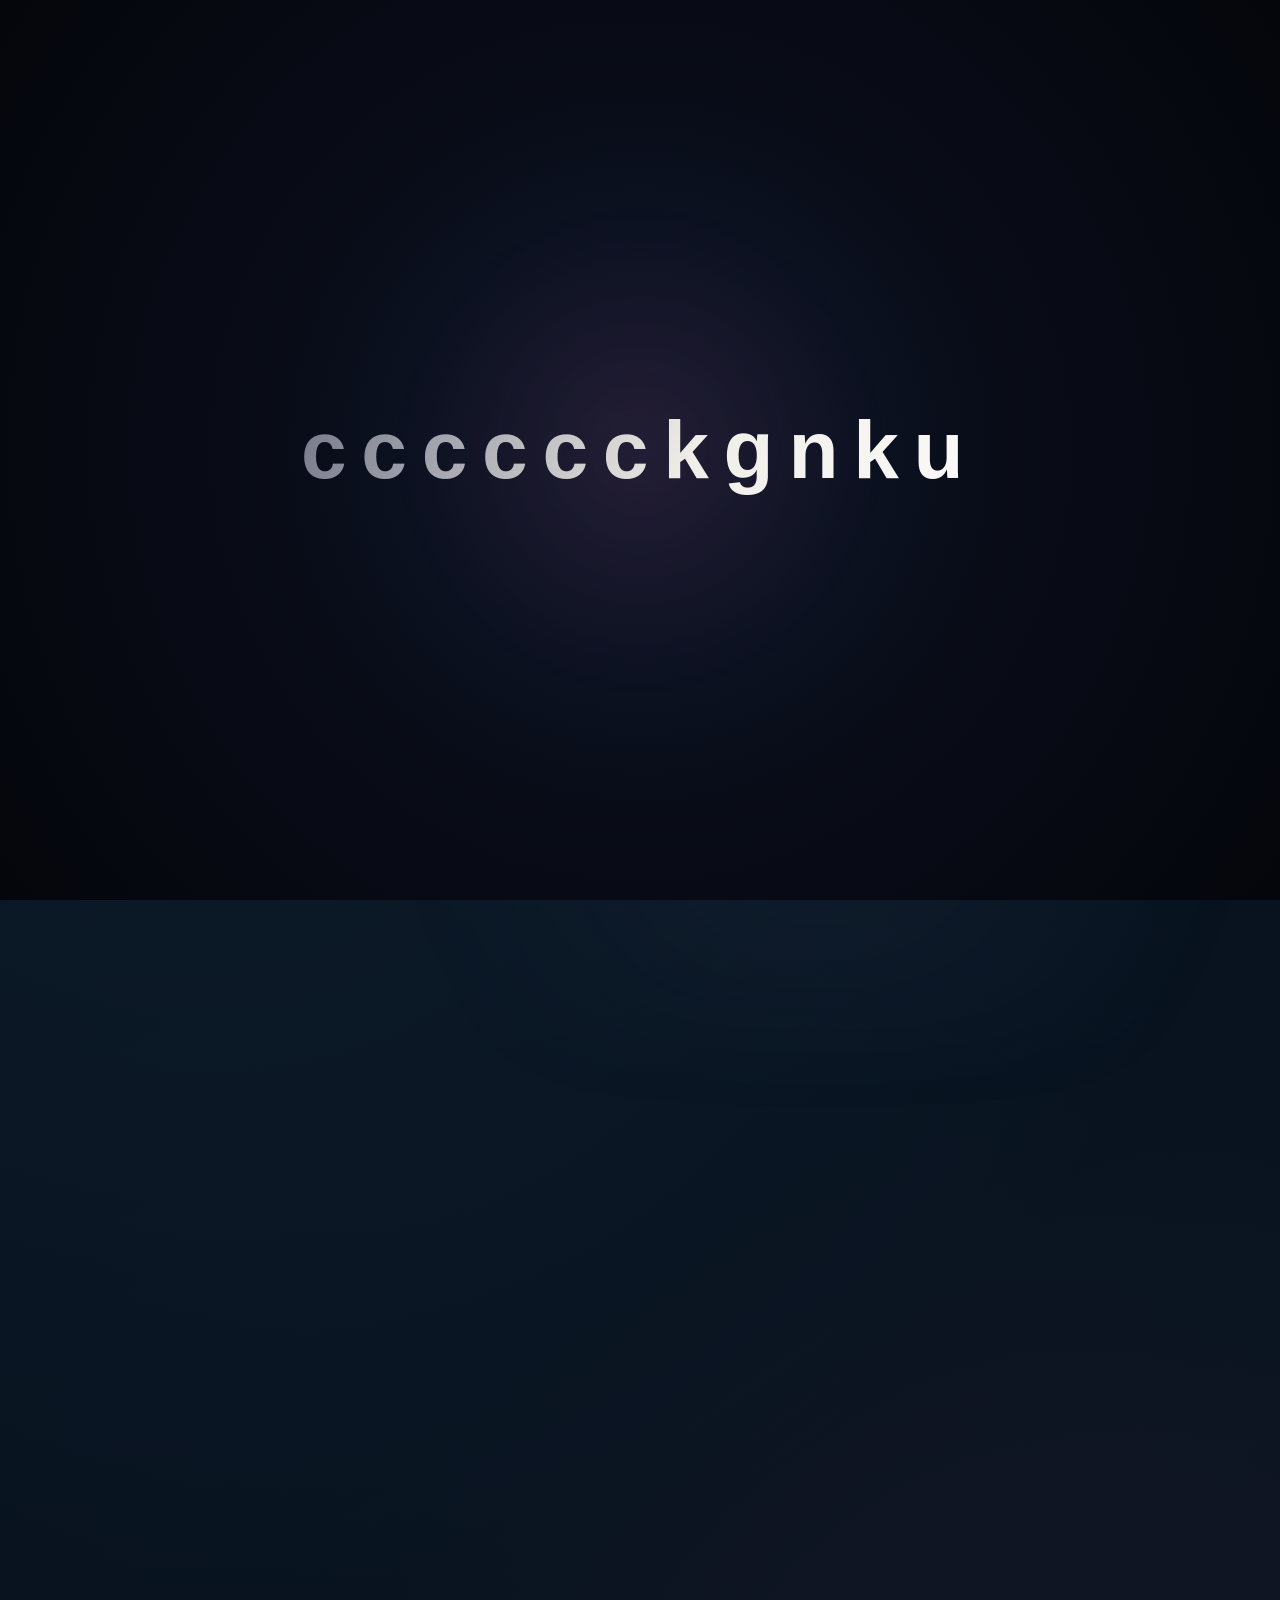
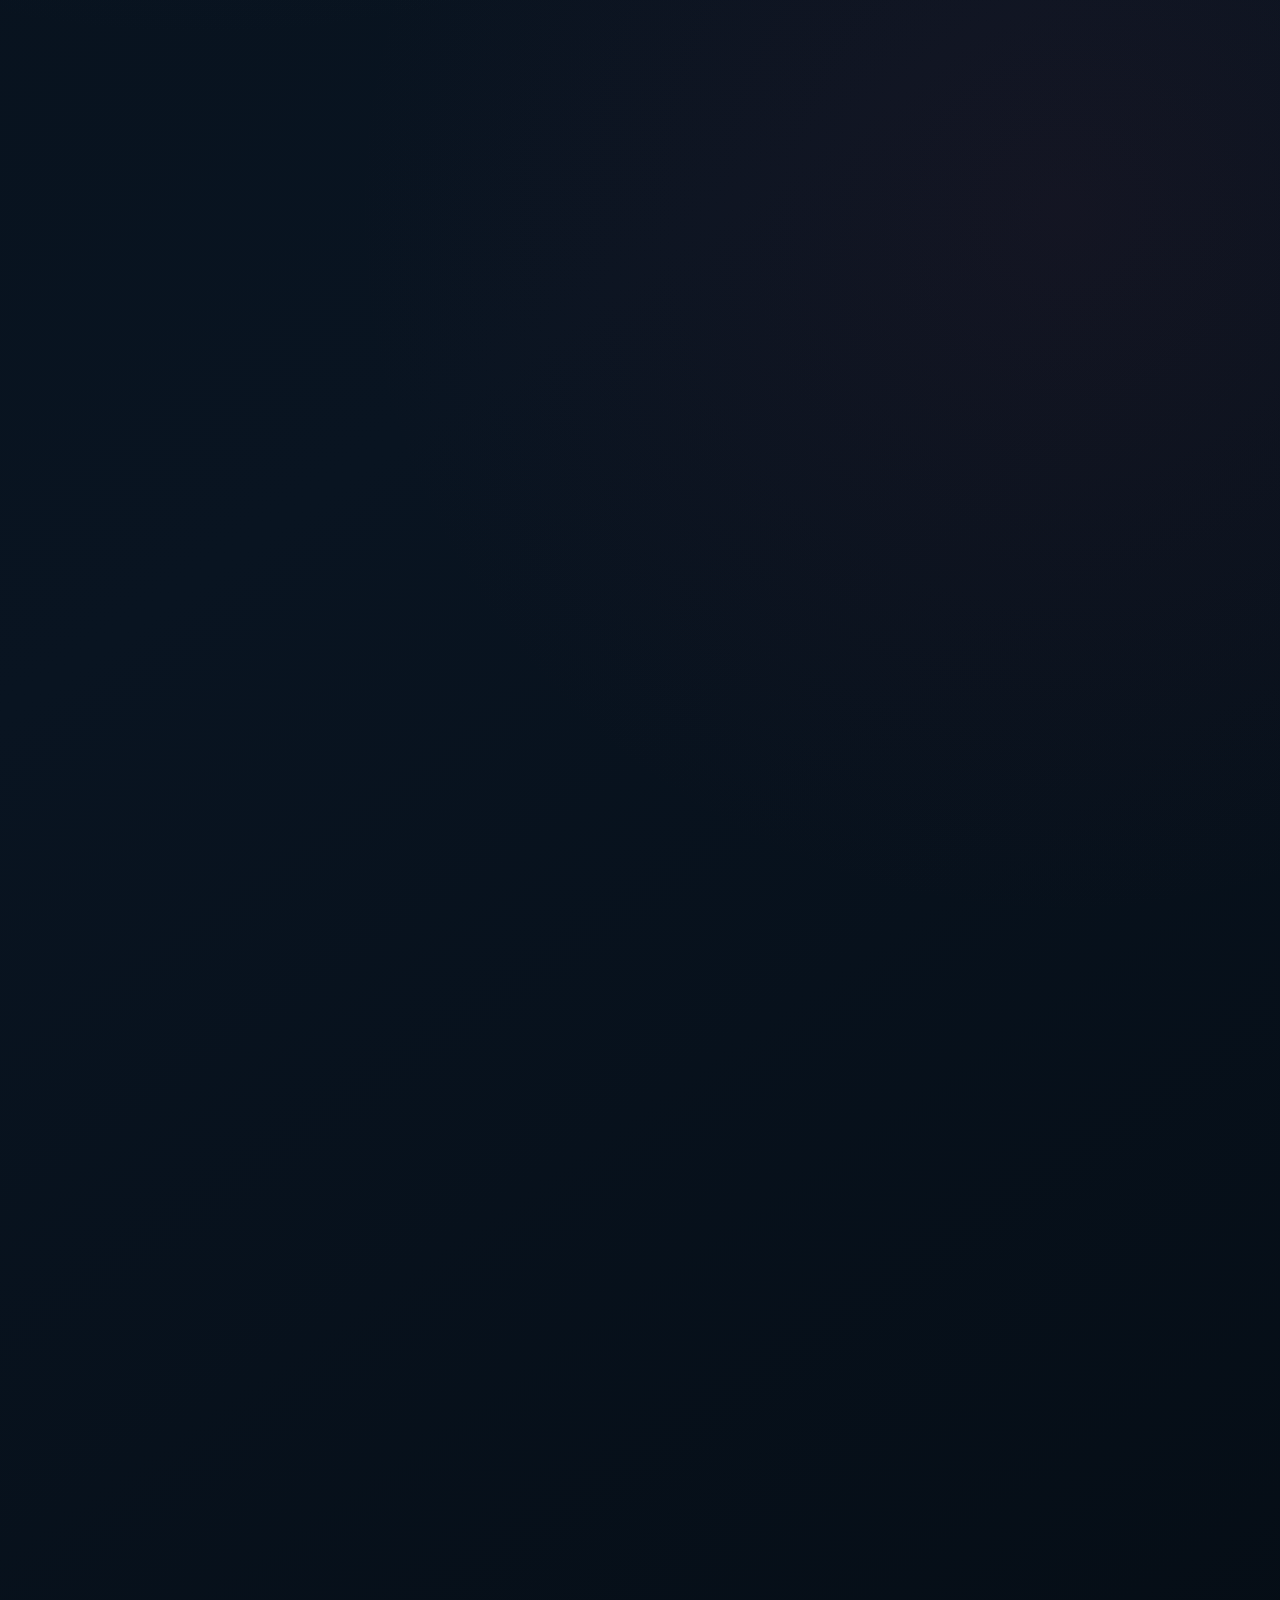
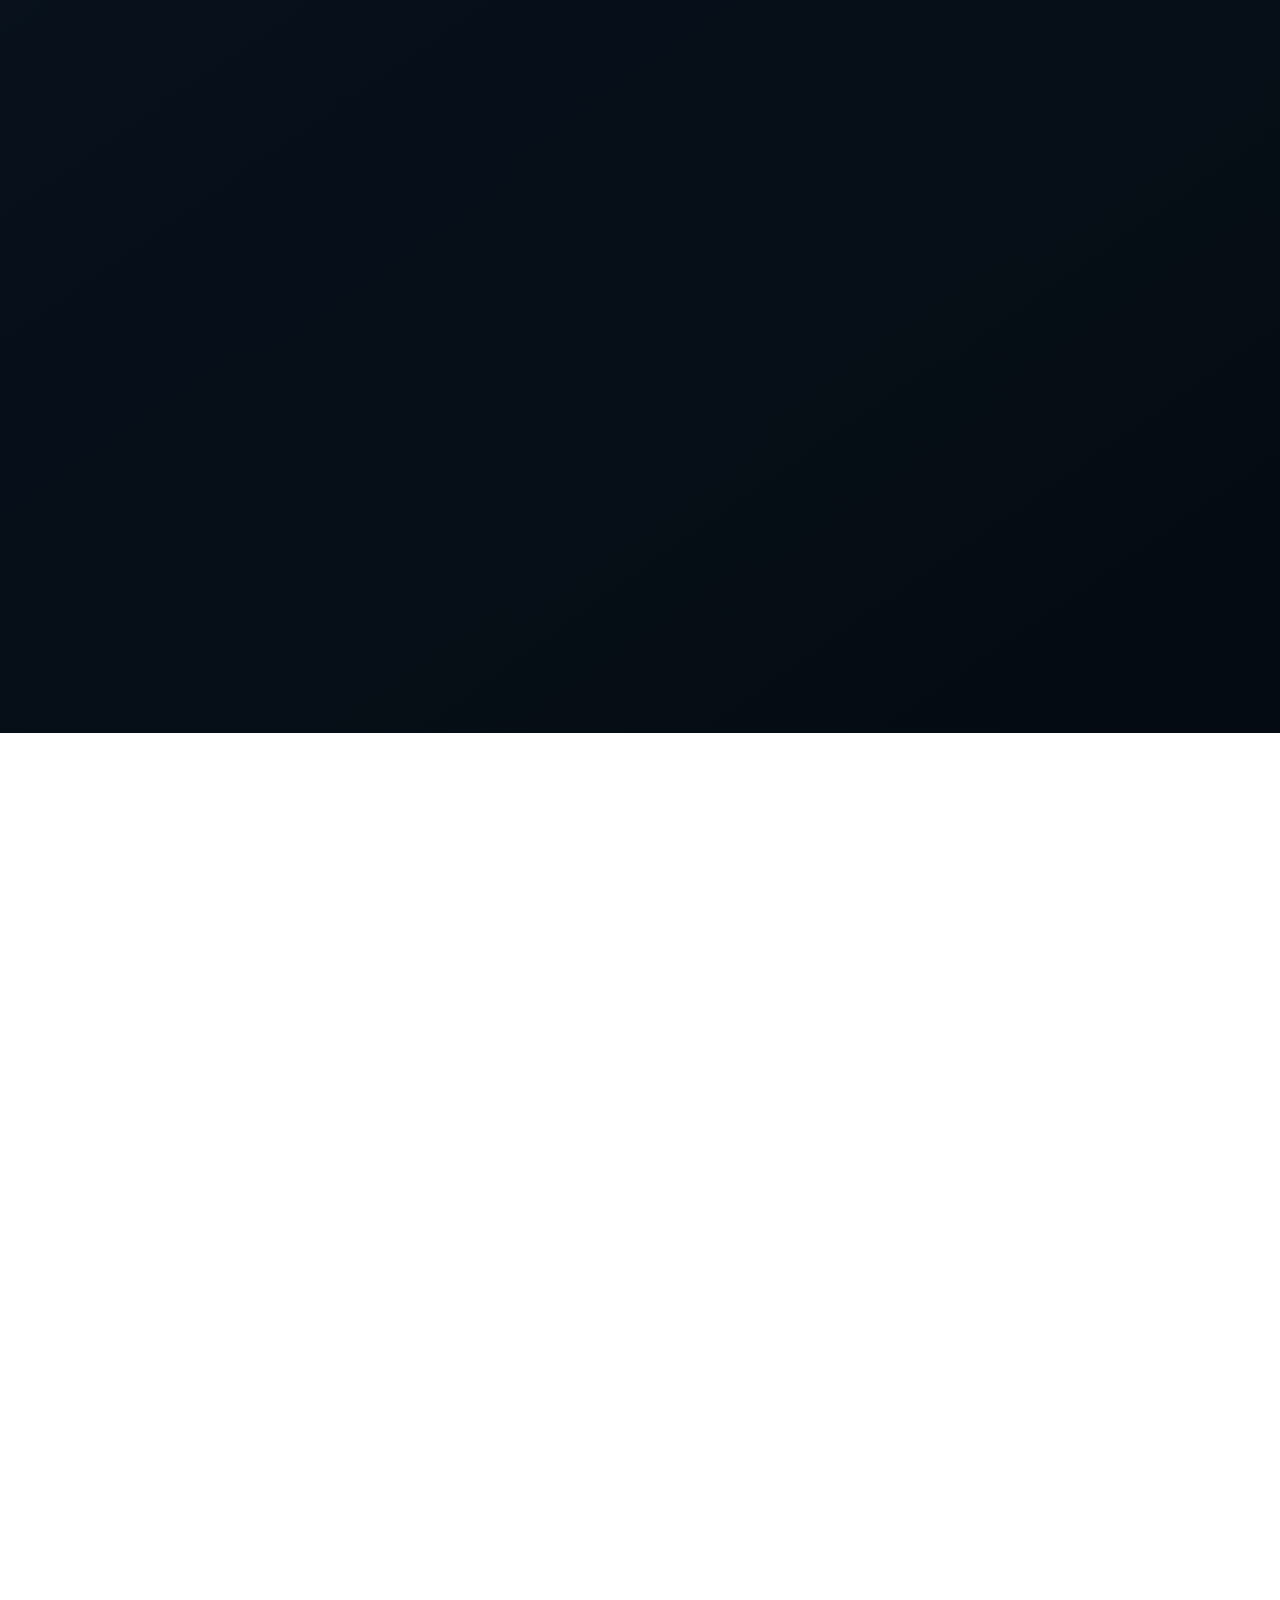
==== commit cc6447f9: "Add files via upload" ====
--- a/index.html
+++ b/index.html
@@ -1,459 +1,1248 @@
 <!DOCTYPE html>
 <html lang="zh-CN">
 <head>
-    <meta charset="UTF-8">
-    <meta name="viewport" content="width=device-width, initial-scale=1.0">
-
-    <title>cccccckgnku</title>
-
-    <link rel="stylesheet" href="css/style.css">
+<meta charset="UTF-8">
+<meta name="viewport" content="width=device-width, initial-scale=1, maximum-scale=1, minimum-scale=1, user-scalable=no, viewport-fit=cover">
+<title>cccccckgnku</title>
+<meta name="description" content="cccccckgnku — Personal Website">
+<meta name="theme-color" content="#07111c">
+
+<style>
+:root{
+  --bg:#06101a;
+  --bg2:#0a1726;
+  --ink:#f0eee8;
+  --soft:#b9b6b1;
+  --dim:#737d88;
+  --red:#a92d49;
+  --red2:#c13b58;
+  --blue:#284b70;
+  --line:rgba(240,238,232,.11);
+}
+
+*{box-sizing:border-box;margin:0;padding:0}
+html{
+  scroll-behavior:smooth;
+  width:100%;
+  max-width:100%;
+  overflow-x:hidden;
+  -webkit-text-size-adjust:100%;
+  text-size-adjust:100%;
+}
+body{
+  min-height:100vh;
+  width:100%;
+  max-width:100%;
+  overflow-x:hidden;
+  overscroll-behavior-x:none;
+  touch-action:pan-y;
+  -webkit-text-size-adjust:100%;
+  color:var(--ink);
+  background:
+    radial-gradient(circle at 16% 15%,rgba(39,73,108,.18),transparent 30%),
+    radial-gradient(circle at 83% 46%,rgba(117,39,61,.10),transparent 30%),
+    linear-gradient(145deg,#06101a,#091421 48%,#040b12);
+  font-family:-apple-system,BlinkMacSystemFont,"Segoe UI","Noto Sans SC",sans-serif;
+}
+body::before{
+  content:"";
+  position:fixed;
+  inset:-15%;
+  z-index:-2;
+  pointer-events:none;
+  background:
+    radial-gradient(circle at 20% 25%,rgba(81,113,151,.13),transparent 23%),
+    radial-gradient(circle at 76% 26%,rgba(215,221,229,.045),transparent 19%),
+    radial-gradient(circle at 61% 79%,rgba(47,72,105,.14),transparent 29%);
+  filter:blur(42px);
+  animation:ambient 20s ease-in-out infinite alternate;
+}
+body::after{
+  content:"";
+  position:fixed;
+  inset:0;
+  z-index:-1;
+  pointer-events:none;
+  opacity:.16;
+  background-image:
+    linear-gradient(rgba(255,255,255,.018) 1px,transparent 1px),
+    linear-gradient(90deg,rgba(255,255,255,.018) 1px,transparent 1px);
+  background-size:72px 72px;
+  mask-image:radial-gradient(ellipse at center,#000 10%,transparent 82%);
+}
+@keyframes ambient{
+  0%{transform:translate(-2%,0) scale(1)}
+  50%{transform:translate(2%,-1%) scale(1.04)}
+  100%{transform:translate(-1%,2%) scale(1.02)}
+}
+
+/* =========================================================
+   BOOT SCREEN — 保留原有加载动画结构与节奏
+========================================================= */
+#boot-screen{
+  position:fixed;inset:0;z-index:10000;
+  display:flex;align-items:center;justify-content:center;
+  overflow:hidden;
+  background:radial-gradient(circle at center,#151d35 0%,#090d19 42%,#04060b 100%);
+  transition:opacity 1s cubic-bezier(.77,0,.18,1),visibility 1s;
+}
+#boot-screen.hide{opacity:0;visibility:hidden;pointer-events:none}
+.boot-glow{
+  position:absolute;width:460px;height:460px;border-radius:50%;
+  background:radial-gradient(circle,rgba(143,36,56,.13),transparent 68%);
+  filter:blur(30px);
+  animation:bootGlow 4s ease-in-out infinite;
+}
+@keyframes bootGlow{
+  0%,100%{transform:scale(.9);opacity:.5}
+  50%{transform:scale(1.15);opacity:1}
+}
+.boot-logo{
+  position:relative;z-index:2;
+  font-size:clamp(34px,7vw,82px);
+  font-weight:700;letter-spacing:.18em;color:transparent;
+  background:linear-gradient(110deg,#76798a,var(--ink),#fff,var(--red2),var(--ink),#727687);
+  background-size:300% auto;
+  -webkit-background-clip:text;background-clip:text;
+  opacity:0;
+  filter:blur(16px) brightness(.5) drop-shadow(0 0 30px rgba(238,233,223,.12));
+  animation:bootText 2.4s cubic-bezier(.16,1,.3,1) forwards,bootShine 3s 1s linear infinite;
+}
+@keyframes bootText{
+  0%{opacity:0;transform:scale(.72) translateY(12px);letter-spacing:.65em;filter:blur(22px) brightness(.3)}
+  35%{opacity:1}
+  75%{filter:blur(0) brightness(1.2)}
+  100%{opacity:1;transform:scale(1) translateY(0);letter-spacing:.18em;filter:blur(0) brightness(1)}
+}
+@keyframes bootShine{to{background-position:300% center}}
+.boot-scan{
+  position:absolute;width:min(650px,75vw);height:1px;
+  background:linear-gradient(90deg,transparent,rgba(238,233,223,.8),rgba(143,36,56,.9),transparent);
+  box-shadow:0 0 18px rgba(143,36,56,.45);
+  animation:scan 2.4s cubic-bezier(.16,1,.3,1) forwards;
+  transform:scaleX(0);
+}
+@keyframes scan{
+  0%{transform:scaleX(0);opacity:0}
+  35%{transform:scaleX(1);opacity:1}
+  100%{transform:scaleX(1) translateY(80px);opacity:0}
+}
+
+/* =========================================================
+   DYNAMIC BACKGROUND
+========================================================= */
+#dynamic-bg{
+  position:fixed;inset:0;width:100%;height:100%;
+  z-index:-3;pointer-events:none;opacity:.95;
+}
+
+/* extra visible atmosphere */
+#site::before{
+  content:"";
+  position:fixed;
+  inset:-25%;
+  z-index:-4;
+  pointer-events:none;
+  background:
+    conic-gradient(from 20deg at 52% 50%,
+      rgba(33,89,145,.08),
+      rgba(163,35,68,.06),
+      rgba(71,104,164,.07),
+      rgba(30,72,117,.04),
+      rgba(163,35,68,.06),
+      rgba(33,89,145,.08));
+  filter:blur(70px);
+  animation:pageSheen 18s linear infinite;
+}
+@keyframes pageSheen{
+  from{transform:rotate(0deg) scale(1.04)}
+  to{transform:rotate(360deg) scale(1.04)}
+}
+#cursor-glow{
+  position:fixed;left:0;top:0;width:220px;height:220px;
+  border-radius:50%;pointer-events:none;z-index:9998;
+  transform:translate(-50%,-50%);
+  background:radial-gradient(circle,rgba(188,216,255,.12),rgba(110,143,185,.045) 30%,transparent 70%);
+  filter:blur(2px);opacity:0;transition:opacity .3s;
+  mix-blend-mode:screen;
+}
+body.pointer-active #cursor-glow{opacity:1}
+.pointer-trace{
+  position:fixed;width:5px;height:5px;border-radius:50%;
+  pointer-events:none;z-index:9997;
+  background:rgba(218,230,246,.42);
+  box-shadow:0 0 14px rgba(171,204,243,.25);
+  animation:trace .75s ease-out forwards;
+}
+@keyframes trace{
+  0%{opacity:.65;transform:translate(-50%,-50%) scale(1)}
+  100%{opacity:0;transform:translate(-50%,-50%) scale(3.8)}
+}
+.interaction-ripple{
+  position:fixed;width:8px;height:8px;border-radius:50%;
+  pointer-events:none;z-index:9999;
+  transform:translate(-50%,-50%);
+  border:1px solid rgba(215,230,255,.72);
+  box-shadow:0 0 20px rgba(180,205,255,.3);
+  animation:ripple .85s cubic-bezier(.15,.7,.25,1) forwards;
+}
+@keyframes ripple{
+  0%{width:8px;height:8px;opacity:.8}
+  100%{width:140px;height:140px;opacity:0}
+}
+
+/* =========================================================
+   PAGE
+========================================================= */
+#site{opacity:0;transform:translateY(24px);transition:opacity 1.1s cubic-bezier(.16,1,.3,1),transform 1.1s cubic-bezier(.16,1,.3,1)}
+#site.show{opacity:1;transform:none}
+
+main{position:relative}
+.editorial{
+  position:relative;
+  min-height:100svh;
+  width:100%;
+  overflow:hidden;
+}
+.inner{
+  width:min(1240px,100%);
+  min-height:100svh;
+  margin:auto;
+  padding:clamp(70px,9vw,125px) clamp(28px,7vw,90px);
+  position:relative;
+}
+.micro{
+  color:#7f8790;
+  font-size:11px;
+  line-height:1;
+  letter-spacing:.28em;
+  text-transform:uppercase;
+}
+.micro.red{color:var(--red2)}
+.rule{
+  width:195px;height:1px;
+  background:linear-gradient(90deg,var(--red2),rgba(193,59,88,.08));
+  box-shadow:0 0 14px rgba(193,59,88,.22);
+}
+
+/* HERO — 按参考图重新排版 */
+.hero .inner{
+  display:flex;
+  flex-direction:column;
+  justify-content:center;
+  padding-top:clamp(80px,10vh,145px);
+  padding-bottom:80px;
+}
+.hero-copy{position:relative;z-index:3;max-width:850px}
+.hero .micro{margin-bottom:46px}
+.hero-title{
+  font-size:clamp(62px,11vw,142px);
+  line-height:.83;
+  letter-spacing:-.075em;
+  font-weight:760;
+  white-space:nowrap;
+  color:var(--ink);
+  text-shadow:0 0 45px rgba(238,238,232,.045);
+  margin-left:-4px;
+}
+.hero-title .red{color:var(--red2)}
+.hero-sub{
+  margin-top:62px;
+  max-width:680px;
+  color:#b4b2af;
+  font-size:clamp(18px,2.1vw,28px);
+  line-height:1.45;
+  letter-spacing:-.025em;
+}
+.hero .rule{margin-top:74px}
+.hero-meta{
+  margin-top:70px;
+  color:#747e89;
+  font-size:12px;
+  letter-spacing:.27em;
+}
+.hero-meta span{margin:0 12px;color:#59636e}
+
+.hero-image{
+  position:absolute;
+  z-index:2;
+  right:-2%;
+  bottom:15.5%;
+  width:min(53vw,560px);
+  aspect-ratio:.84;
+  overflow:hidden;
+  background:#101827;
+  box-shadow:0 30px 100px rgba(0,0,0,.28);
+}
+.hero-image img{
+  width:100%;height:100%;display:block;object-fit:cover;
+  filter:contrast(1.04) saturate(.78);
+  transform:scale(1.025);
+  transition:transform .9s cubic-bezier(.16,1,.3,1),filter .7s ease;
+}
+.hero-image::before{
+  content:"";
+  position:absolute;inset:0;z-index:2;pointer-events:none;
+  background:
+    linear-gradient(90deg,rgba(7,16,26,.12),transparent 40%),
+    linear-gradient(0deg,rgba(7,16,26,.28),transparent 35%);
+}
+.hero-image::after{
+  content:"";
+  position:absolute;inset:0;z-index:3;pointer-events:none;
+  opacity:.22;
+  background:repeating-linear-gradient(0deg,transparent 0 3px,rgba(255,255,255,.035) 4px);
+  mix-blend-mode:screen;
+}
+.hero-image:hover img{transform:scale(1.018);filter:contrast(1.08) saturate(.92) brightness(1.06)}
+
+.scroll-hint{
+  position:absolute;left:clamp(28px,7vw,90px);bottom:42px;
+  display:flex;align-items:center;gap:25px;
+  color:#69737d;font-size:11px;letter-spacing:.3em;
+}
+.scroll-hint i{display:block;width:98px;height:1px;background:#6d7783}
+
+/* ABOUT — 直接对应第二张参考图 */
+.about .inner{
+  display:flex;
+  flex-direction:column;
+  justify-content:flex-start;
+  padding-top:clamp(85px,10vh,145px);
+}
+.section-number{margin-bottom:56px}
+.section-label{
+  color:#8a929a;
+  font-size:12px;
+  letter-spacing:.32em;
+  margin-bottom:56px;
+}
+.about-title{
+  max-width:700px;
+  font-size:clamp(58px,9vw,116px);
+  line-height:.86;
+  letter-spacing:-.07em;
+  font-weight:760;
+  margin-bottom:105px;
+}
+.about-title span{display:block;color:#c8b6aa}
+.about-copy{
+  max-width:790px;
+  color:#a9aaac;
+  font-size:clamp(19px,2.35vw,31px);
+  line-height:1.8;
+  letter-spacing:-.02em;
+}
+.about-copy strong{color:#d7d5d0;font-weight:500}
+
+/* 其余页面保持同一编辑感，不再使用原来的卡片网格 */
+.list-section .inner{padding-top:clamp(90px,11vh,145px)}
+.list-head{display:flex;align-items:flex-end;justify-content:space-between;gap:30px;margin-bottom:70px}
+.list-title{
+  font-size:clamp(54px,8vw,104px);
+  line-height:.9;letter-spacing:-.07em;
+}
+.list-line{height:1px;flex:1;background:linear-gradient(90deg,var(--red2),transparent);margin-bottom:10px}
+.rows{border-top:1px solid var(--line)}
+.row{
+  min-height:120px;
+  display:grid;
+  grid-template-columns:90px 1fr auto;
+  align-items:center;
+  gap:28px;
+  border-bottom:1px solid var(--line);
+  color:var(--ink);
+  text-decoration:none;
+  transition:background .35s,padding .45s,border-color .35s;
+}
+.row:hover{background:rgba(180,205,235,.035);padding-left:18px;border-color:rgba(193,59,88,.32)}
+.row-num{font-size:11px;color:var(--red2);letter-spacing:.2em}
+.row-name{font-size:clamp(20px,2.4vw,30px);letter-spacing:-.03em}
+.row-desc{color:#737d87;font-size:12px;letter-spacing:.08em}
+.row-arrow{color:#818b96;font-size:22px;transition:transform .35s,color .35s}
+.row:hover .row-arrow{transform:translateX(8px);color:var(--red2)}
+
+footer{
+  min-height:25vh;
+  width:min(1240px,100%);
+  margin:auto;
+  padding:60px clamp(28px,7vw,90px) 45px;
+  border-top:1px solid var(--line);
+  display:flex;justify-content:space-between;
+  color:#68727c;font-size:11px;letter-spacing:.18em;
+}
+
+/* blur transition */
+#page-transition{
+  position:fixed;inset:0;z-index:15000;pointer-events:none;
+  opacity:0;visibility:hidden;
+  background:rgba(4,7,13,.12);
+  backdrop-filter:blur(0);-webkit-backdrop-filter:blur(0);
+  transition:opacity .28s ease,backdrop-filter .28s ease,visibility 0s linear .28s;
+}
+#page-transition.active{
+  opacity:1;visibility:visible;
+  backdrop-filter:blur(18px) saturate(.72);
+  -webkit-backdrop-filter:blur(18px) saturate(.72);
+  transition:opacity .2s ease,backdrop-filter .2s ease,visibility 0s;
+}
+#page-transition .transition-blur{
+  position:absolute;inset:0;
+  background:
+    radial-gradient(circle at 50% 50%,rgba(238,233,223,.045),transparent 36%),
+    radial-gradient(circle at 80% 20%,rgba(143,36,56,.07),transparent 30%);
+}
+.section-focus{animation:sectionFocus .65s cubic-bezier(.16,1,.3,1) both}
+@keyframes sectionFocus{
+  0%{opacity:.35;filter:blur(10px);transform:translateY(14px)}
+  55%{opacity:1;filter:blur(1px);transform:translateY(0)}
+  100%{opacity:1;filter:blur(0);transform:none}
+}
+
+/* reveal */
+.reveal{opacity:0;transform:translateY(28px);transition:opacity .9s ease,transform .9s cubic-bezier(.16,1,.3,1)}
+.reveal.visible{opacity:1;transform:none}
+
+/* external link modal */
+.modal{
+  position:fixed;inset:0;z-index:11000;
+  display:flex;align-items:center;justify-content:center;padding:20px;
+  background:rgba(3,5,10,.62);backdrop-filter:blur(16px);
+  opacity:0;visibility:hidden;transition:opacity .3s,visibility .3s;
+}
+.modal.active{opacity:1;visibility:visible}
+.modal-box{
+  width:min(430px,100%);padding:30px;border-radius:22px;
+  border:1px solid rgba(238,233,223,.13);
+  background:rgba(10,17,27,.94);
+  box-shadow:0 35px 100px rgba(0,0,0,.55);
+  transform:translateY(20px) scale(.96);
+  transition:transform .4s cubic-bezier(.16,1,.3,1);
+}
+.modal.active .modal-box{transform:none}
+.modal-warning{
+  width:38px;height:38px;display:flex;align-items:center;justify-content:center;
+  margin-bottom:20px;border-radius:12px;color:var(--ink);
+  background:rgba(143,36,56,.18);border:1px solid rgba(143,36,56,.35)
+}
+.modal-box h3{font-size:20px;margin-bottom:12px}
+.modal-box p{color:#89919a;line-height:1.75;font-size:13px;margin-bottom:25px}
+.modal-buttons{display:flex;gap:10px}
+.modal-buttons button{flex:1;border:0;padding:13px;border-radius:13px;cursor:pointer;font-size:13px}
+.cancel{color:var(--ink);background:rgba(238,233,223,.07)}
+.confirm{color:#fff;background:var(--red);box-shadow:0 8px 25px rgba(143,36,56,.25)}
+
+#timeout-notice{
+  position:fixed;right:22px;bottom:22px;z-index:12000;
+  width:min(360px,calc(100vw - 44px));padding:17px 18px;
+  display:flex;gap:13px;border:1px solid rgba(143,36,56,.38);
+  border-radius:17px;background:rgba(13,17,29,.92);backdrop-filter:blur(20px);
+  box-shadow:0 20px 60px rgba(0,0,0,.4);
+  opacity:0;transform:translateY(20px) scale(.96);pointer-events:none;
+  transition:opacity .4s,transform .4s
+}
+#timeout-notice.show{opacity:1;transform:none}
+.timeout-icon{width:28px;height:28px;display:flex;align-items:center;justify-content:center;border-radius:9px;color:var(--ink);background:rgba(143,36,56,.22)}
+.timeout-title{font-size:13px;font-weight:600;margin-bottom:4px}
+.timeout-text{color:#89919a;font-size:11px;line-height:1.6}
+
+/* mobile composition — 参考图的竖屏优先 */
+@media(max-width:800px){
+  .hero .inner{
+    justify-content:flex-start;
+    min-height:100svh;
+    height:100svh;
+    padding-top:clamp(78px,9.5vh,125px);
+    padding-bottom:56px;
+  }
+  .hero .micro{margin-bottom:34px;font-size:10px;letter-spacing:.34em}
+  .hero-title{
+    font-size:clamp(42px,11.8vw,78px);
+    line-height:.9;
+    white-space:normal;
+    max-width:91vw;
+    overflow-wrap:anywhere;
+  }
+  .hero-sub{
+    margin-top:45px;
+    max-width:72vw;
+    font-size:15px;
+    line-height:1.48;
+  }
+  .hero .rule{margin-top:46px;width:145px}
+  .hero-meta{margin-top:44px;font-size:10px}
+  .hero-image{
+    width:min(42vw,260px);
+    max-width:42vw;
+    right:0;
+    bottom:15%;
+    aspect-ratio:1 / 1;
+  }
+  .scroll-hint{bottom:31px;gap:22px}
+  .scroll-hint i{width:96px}
+  .about .inner{padding-top:clamp(85px,10vh,145px)}
+  .section-number{margin-bottom:68px}
+  .section-label{margin-bottom:57px}
+  .about-title{font-size:clamp(58px,15vw,105px);margin-bottom:106px}
+  .about-copy{font-size:20px;line-height:1.75;max-width:94vw}
+  .list-head{margin-bottom:52px}
+  .list-line{display:none}
+  .row{grid-template-columns:42px 1fr auto;gap:15px;min-height:105px}
+  .row-desc{display:none}
+  .row:hover{padding-left:10px}
+  footer{min-height:22vh;flex-direction:column;gap:12px}
+}
+@media(max-width:420px){
+  .hero-title{font-size:61px}
+  .hero-image{bottom:21%;width:62vw;max-width:62vw;right:0}
+  .hero-sub{max-width:82vw;font-size:18px}
+  .about-title{font-size:61px}
+  .about-copy{font-size:19px}
+}
+@media(prefers-reduced-motion:reduce){
+  *,*::before,*::after{scroll-behavior:auto!important;animation-duration:.001ms!important;animation-iteration-count:1!important;transition-duration:.001ms!important}
+}
+
+/* viewport stability */
+img,canvas,svg,video{max-width:100%}
+section,main,#site{max-width:100vw}
+@media(max-width:800px){
+  body{overflow-x:clip}
+  .inner{width:100%;max-width:100vw}
+}
+
+
+@media(max-width:800px){
+  section{min-height:100svh;max-height:100svh;overflow:hidden}
+  .section-enter-blur{animation-duration:.62s}
+  .hero-image img{object-fit:contain}
+  .pointer-trace{transform:translate(-50%,-50%) scale(.72)}
+}
+
+
+/* Complete loading -> home transition */
+#page-transition{
+  position:fixed;
+  inset:0;
+  z-index:99999;
+  display:flex;
+  align-items:center;
+  justify-content:center;
+  background:#050c15;
+  overflow:hidden;
+  pointer-events:none;
+  opacity:1;
+  backdrop-filter:blur(0);
+  -webkit-backdrop-filter:blur(0);
+  transition:opacity 1.15s cubic-bezier(.2,.8,.2,1),
+             backdrop-filter 1.2s ease,
+             -webkit-backdrop-filter 1.2s ease;
+}
+#page-transition .transition-blur{
+  position:absolute;
+  inset:-18%;
+  background:
+    radial-gradient(circle at 50% 48%,rgba(106,153,210,.20),transparent 22%),
+    radial-gradient(circle at 25% 30%,rgba(31,94,151,.18),transparent 28%),
+    radial-gradient(circle at 78% 65%,rgba(157,40,72,.15),transparent 28%);
+  filter:blur(42px);
+  transform:scale(1.08);
+  animation:transitionBreath 2.2s ease-in-out infinite;
+}
+#page-transition .transition-noise{
+  position:absolute;
+  inset:-50%;
+  opacity:.09;
+  background-image:
+    radial-gradient(rgba(255,255,255,.6) .5px,transparent .7px);
+  background-size:5px 5px;
+  animation:transitionNoise 1.4s steps(5) infinite;
+}
+#page-transition .transition-line{
+  position:absolute;
+  width:34vw;
+  max-width:320px;
+  height:1px;
+  background:linear-gradient(90deg,transparent,rgba(220,232,247,.7),transparent);
+  box-shadow:0 0 28px rgba(126,181,238,.32);
+  animation:transitionScan 1.8s cubic-bezier(.65,0,.25,1) infinite;
+}
+#page-transition .transition-word{
+  position:relative;
+  z-index:2;
+  color:rgba(240,244,249,.86);
+  font-size:10px;
+  letter-spacing:.52em;
+  text-indent:.52em;
+  animation:transitionText 1.6s ease-in-out infinite;
+}
+#page-transition.is-leaving{
+  opacity:0;
+  backdrop-filter:blur(18px);
+  -webkit-backdrop-filter:blur(18px);
+}
+@keyframes transitionBreath{
+  0%,100%{transform:scale(1.08);opacity:.75}
+  50%{transform:scale(1.18);opacity:1}
+}
+@keyframes transitionNoise{
+  0%{transform:translate3d(0,0,0)}
+  25%{transform:translate3d(2%, -1%,0)}
+  50%{transform:translate3d(-1%,2%,0)}
+  75%{transform:translate3d(1%,-2%,0)}
+  100%{transform:translate3d(0,0,0)}
+}
+@keyframes transitionScan{
+  0%{transform:translateY(-40vh) scaleX(.3);opacity:0}
+  28%{opacity:.9}
+  55%{transform:translateY(40vh) scaleX(1);opacity:.65}
+  100%{transform:translateY(115vh) scaleX(.45);opacity:0}
+}
+@keyframes transitionText{
+  0%,100%{opacity:.35;letter-spacing:.46em;filter:blur(1.5px)}
+  50%{opacity:.95;letter-spacing:.58em;filter:blur(0)}
+}
+
+/* Category transitions: every category, including category 01 */
+.section-enter-blur{
+  animation:sectionEnterBlur .72s cubic-bezier(.18,.72,.2,1) both;
+}
+@keyframes sectionEnterBlur{
+  0%{
+    opacity:0;
+    filter:blur(18px);
+    transform:translateY(18px) scale(.985);
+  }
+  55%{
+    opacity:.82;
+    filter:blur(6px);
+    transform:translateY(4px) scale(.995);
+  }
+  100%{
+    opacity:1;
+    filter:blur(0);
+    transform:translateY(0) scale(1);
+  }
+}
+
+
+/* Avatar interaction */
+#avatar-trigger{
+  cursor:pointer;
+  user-select:none;
+  -webkit-tap-highlight-color:transparent;
+  will-change:transform,filter;
+}
+#avatar-trigger::after{
+  content:"";
+  position:absolute;
+  inset:-12px;
+  border:1px solid rgba(177,210,242,0);
+  border-radius:inherit;
+  pointer-events:none;
+  transition:border-color .35s ease,transform .45s ease,opacity .45s ease;
+}
+#avatar-trigger.avatar-pulse{
+  animation:avatarPulse .48s cubic-bezier(.2,.8,.2,1);
+}
+#avatar-trigger.avatar-pulse::after{
+  border-color:rgba(177,210,242,.18);
+  transform:scale(1.035);
+  opacity:0;
+}
+@keyframes avatarPulse{
+  0%{transform:scale(1)}
+  35%{transform:scale(.965)}
+  72%{transform:scale(1.018)}
+  100%{transform:scale(1)}
+}
+.avatar-message{
+  position:fixed;
+  z-index:10000;
+  left:50%;
+  bottom:14vh;
+  transform:translate(-50%,14px);
+  max-width:80vw;
+  padding:10px 18px;
+  border:1px solid rgba(192,213,235,.12);
+  background:rgba(7,14,24,.48);
+  color:rgba(242,245,249,.86);
+  font-size:12px;
+  letter-spacing:.18em;
+  text-align:center;
+  white-space:nowrap;
+  opacity:0;
+  filter:blur(7px);
+  backdrop-filter:blur(12px);
+  -webkit-backdrop-filter:blur(12px);
+  pointer-events:none;
+  transition:opacity .35s ease,transform .5s cubic-bezier(.2,.8,.2,1),filter .5s ease;
+}
+.avatar-message.show{
+  opacity:1;
+  transform:translate(-50%,0);
+  filter:blur(0);
+}
+
+</style>
 </head>
 
 <body>
-
-<!-- =========================
-     背景
-========================= -->
-
-<div class="background">
-
-    <div class="aurora aurora-1"></div>
-    <div class="aurora aurora-2"></div>
-    <div class="aurora aurora-3"></div>
-
-    <div class="orb orb-1"></div>
-    <div class="orb orb-2"></div>
-    <div class="orb orb-3"></div>
-
-    <div class="grid"></div>
-
-    <canvas id="particles"></canvas>
-
-    <div class="noise"></div>
-
+<canvas id="dynamic-bg" aria-hidden="true"></canvas>
+<div id="cursor-glow" aria-hidden="true"></div>
+<div id="page-transition" aria-hidden="true"><div class="transition-blur"></div></div>
+
+<div id="boot-screen">
+  <div class="boot-glow"></div>
+  <div class="boot-scan"></div>
+  <div class="boot-logo">cccccckgnku</div>
 </div>
 
-
-<!-- =========================
-     Loading
-========================= -->
-
-<div id="loader">
-
-    <div class="loader-content">
-
-        <div class="loader-logo">
-            cccccc<span>kgnku</span>
-        </div>
-
-        <div class="loader-line">
-            <div id="loader-progress"></div>
-        </div>
-
-        <div id="loader-status">
-            INITIALIZING...
-        </div>
-
+<div id="page-transition" aria-hidden="true">
+  <div class="transition-noise"></div>
+  <div class="transition-blur"></div>
+  <div class="transition-line"></div>
+  <div class="transition-word">NEXUS</div>
+</div>
+<div class="avatar-message" id="avatar-message"></div>
+<div id="site">
+<main>
+
+<section class="editorial hero" id="home">
+  <div class="inner">
+    <div class="hero-copy">
+      <div class="micro">PERSONAL WEBSITE</div>
+      <h1 class="hero-title">cccccc<span class="red">kgnku</span></h1>
+      <p class="hero-sub">A small digital space built around me.</p>
+      <div class="rule"></div>
+      <div class="hero-meta">2026 <span>/</span> ONLINE</div>
     </div>
 
+    <div class="hero-image" id="avatar-trigger" role="button" tabindex="0" aria-label="点击头像">
+      <img src="https://raw.githubusercontent.com/hate984890/hate984890.github.io/main/cacccckgnku.png" alt="cccccckgnku" decoding="async" fetchpriority="low">
+    </div>
+
+    <div class="scroll-hint"><span>SCROLL</span><i></i></div>
+  </div>
+</section>
+
+<section class="editorial about" id="about">
+  <div class="inner">
+    <div class="micro red section-number reveal">01</div>
+    <div class="section-label reveal">ABOUT</div>
+    <h2 class="about-title reveal">A little<span>about me.</span></h2>
+    <p class="about-copy reveal">
+      Welcome to my personal space. This website collects some of my
+      <strong>interests, projects</strong> and places where you can find me.
+    </p>
+  </div>
+</section>
+
+<section class="editorial list-section" id="social">
+  <div class="inner">
+    <div class="list-head reveal">
+      <div>
+        <div class="micro red" style="margin-bottom:20px">02</div>
+        <h2 class="list-title">Find me.</h2>
+      </div>
+      <div class="list-line"></div>
+    </div>
+    <div class="rows">
+      <a class="row external-link reveal" href="https://www.bilibili.com/" data-name="Bilibili">
+        <span class="row-num">01</span><span class="row-name">Bilibili</span><span class="row-desc">哔哩哔哩主页</span><span class="row-arrow">↗</span>
+      </a>
+      <a class="row external-link reveal" href="#" data-name="QQ Group">
+        <span class="row-num">02</span><span class="row-name">QQ Group</span><span class="row-desc">我的QQ群</span><span class="row-arrow">↗</span>
+      </a>
+      <a class="row external-link reveal" href="https://www.coolapk.com/" data-name="CoolAPK">
+        <span class="row-num">03</span><span class="row-name">CoolAPK</span><span class="row-desc">酷安主页</span><span class="row-arrow">↗</span>
+      </a>
+      <a class="row external-link reveal" href="#" data-name="快手">
+        <span class="row-num">04</span><span class="row-name">快手</span><span class="row-desc">快手主页</span><span class="row-arrow">↗</span>
+      </a>
+      <a class="row external-link reveal" href="#" data-name="抖音">
+        <span class="row-num">05</span><span class="row-name">抖音</span><span class="row-desc">抖音主页</span><span class="row-arrow">↗</span>
+      </a>
+    </div>
+  </div>
+</section>
+
+<section class="editorial list-section" id="projects">
+  <div class="inner">
+    <div class="list-head reveal">
+      <div>
+        <div class="micro red" style="margin-bottom:20px">03</div>
+        <h2 class="list-title">Projects.</h2>
+      </div>
+      <div class="list-line"></div>
+    </div>
+    <div class="rows">
+      <div class="row reveal"><span class="row-num">01</span><span class="row-name">OC / Illustration</span><span class="row-desc">原创角色与视觉创作</span><span class="row-arrow">+</span></div>
+      <div class="row reveal"><span class="row-num">02</span><span class="row-name">Web Experiments</span><span class="row-desc">个人网页与互动视觉</span><span class="row-arrow">+</span></div>
+      <div class="row reveal"><span class="row-num">03</span><span class="row-name">Digital Space</span><span class="row-desc">持续更新中的个人项目</span><span class="row-arrow">+</span></div>
+    </div>
+  </div>
+</section>
+
+</main>
+
+<footer>
+  <span>© 2026 cccccckgnku</span>
+  <span>PERSONAL WEBSITE</span>
+</footer>
 </div>
 
-
-<!-- =========================
-     导航
-========================= -->
-
-<header class="topbar">
-
-    <!-- 左上角导航 -->
-
-    <button
-        class="menu-button"
-        id="menu-button"
-        aria-label="打开导航"
-    >
-        <span></span>
-        <span></span>
-        <span></span>
-    </button>
-
-
-    <!-- 右上角音乐 -->
-
-    <button
-        class="music-button"
-        id="music-button"
-        aria-label="播放音乐"
-    >
-        <span id="music-icon">♪</span>
-    </button>
-
-</header>
-
-
-<!-- =========================
-     导航菜单
-========================= -->
-
-<nav class="menu" id="menu">
-
-    <div class="menu-inner">
-
-        <div class="menu-title">
-            NAVIGATION
-        </div>
-
-        <a href="#home" class="menu-link">
-            <span>00</span>
-            HOME
-        </a>
-
-        <a href="#about" class="menu-link">
-            <span>01</span>
-            ABOUT
-        </a>
-
-        <a href="#findme" class="menu-link">
-            <span>02</span>
-            FIND ME
-        </a>
-
-        <a href="#projects" class="menu-link">
-            <span>03</span>
-            PROJECTS
-        </a>
-
-        <a href="#contact" class="menu-link">
-            <span>04</span>
-            CONTACT
-        </a>
-
+<div class="modal" id="externalModal">
+  <div class="modal-box">
+    <div class="modal-warning">!</div>
+    <h3>即将离开本站</h3>
+    <p>你即将访问外部网站。外部页面的内容与安全性由对应网站负责。确定要继续访问吗？</p>
+    <div class="modal-buttons">
+      <button class="cancel" id="cancelBtn">返回</button>
+      <button class="confirm" id="confirmBtn">继续访问</button>
     </div>
-
-</nav>
-
-
-<!-- =========================
-     音乐
-========================= -->
-
-<audio id="audio"></audio>
-
-
-<!-- =========================
-     主页面
-========================= -->
-
-<main>
-
-
-<!-- HOME -->
-
-<section
-    id="home"
-    class="section hero"
->
-
-    <div class="hero-content">
-
-        <div class="hero-small">
-            PERSONAL WEBSITE
-        </div>
-
-        <h1>
-            cccccc<span>kgnku</span>
-        </h1>
-
-        <p class="hero-description">
-            A small digital space
-            built around me.
-        </p>
-
-        <div class="hero-line"></div>
-
-        <div class="hero-meta">
-
-            <span>
-                2026
-            </span>
-
-            <span>
-                /
-            </span>
-
-            <span>
-                ONLINE
-            </span>
-
-        </div>
-
-    </div>
-
-
-    <div class="hero-avatar">
-
-        <div class="avatar-glow"></div>
-
-        <img
-            src="web/cacccckgnku.png"
-            alt="cccccckgnku avatar"
-        >
-
-    </div>
-
-
-    <div class="scroll-indicator">
-        SCROLL
-        <span></span>
-    </div>
-
-</section>
-
-
-<!-- ABOUT -->
-
-<section
-    id="about"
-    class="section content-section"
->
-
-    <div class="section-number">
-        01
-    </div>
-
-    <div class="section-content">
-
-        <div class="section-label">
-            ABOUT
-        </div>
-
-        <h2>
-            A little<br>
-            <span>about me.</span>
-        </h2>
-
-        <p>
-            Welcome to my personal space.
-            This website collects some of
-            my interests, projects and places
-            where you can find me.
-        </p>
-
-    </div>
-
-</section>
-
-
-<!-- FIND ME -->
-
-<section
-    id="findme"
-    class="section content-section"
->
-
-    <div class="section-number">
-        02
-    </div>
-
-    <div class="section-content">
-
-        <div class="section-label">
-            FIND ME
-        </div>
-
-        <h2>
-            Around<br>
-            <span>the internet.</span>
-        </h2>
-
-
-        <div class="links-grid">
-
-            <a
-                href="https://space.bilibili.com/"
-                class="social-link external-link"
-                target="_blank"
-            >
-                <span>BILIBILI</span>
-                <small>01</small>
-            </a>
-
-
-            <a
-                href="#"
-                class="social-link external-link"
-            >
-                <span>QQ GROUP</span>
-                <small>02</small>
-            </a>
-
-
-            <a
-                href="https://www.coolapk.com/"
-                class="social-link external-link"
-                target="_blank"
-            >
-                <span>COOLAPK</span>
-                <small>03</small>
-            </a>
-
-
-            <a
-                href="#"
-                class="social-link external-link"
-            >
-                <span>KUAISHOU</span>
-                <small>04</small>
-            </a>
-
-
-            <a
-                href="#"
-                class="social-link external-link"
-            >
-                <span>DOUYIN</span>
-                <small>05</small>
-            </a>
-
-        </div>
-
-    </div>
-
-</section>
-
-
-<!-- PROJECTS -->
-
-<section
-    id="projects"
-    class="section content-section"
->
-
-    <div class="section-number">
-        03
-    </div>
-
-    <div class="section-content">
-
-        <div class="section-label">
-            PROJECTS
-        </div>
-
-        <h2>
-            Things<br>
-            <span>I make.</span>
-        </h2>
-
-
-        <div class="project-list">
-
-            <div class="project">
-                <span>01</span>
-                <strong>PERSONAL WEBSITE</strong>
-                <small>WEB</small>
-            </div>
-
-            <div class="project">
-                <span>02</span>
-                <strong>OC / CHARACTER</strong>
-                <small>ART</small>
-            </div>
-
-            <div class="project">
-                <span>03</span>
-                <strong>OTHER PROJECTS</strong>
-                <small>MORE</small>
-            </div>
-
-        </div>
-
-    </div>
-
-</section>
-
-
-<!-- CONTACT -->
-
-<section
-    id="contact"
-    class="section contact-section"
->
-
-    <div class="section-number">
-        04
-    </div>
-
-    <div class="contact-content">
-
-        <div class="section-label">
-            CONTACT
-        </div>
-
-        <h2>
-            See you<br>
-            <span>around.</span>
-        </h2>
-
-        <div class="contact-bottom">
-            cccccc<span>kgnku</span>
-        </div>
-
-    </div>
-
-</section>
-
-</main>
-
-
-<!-- =========================
-     外链提示
-========================= -->
-
-<div
-    class="modal"
-    id="external-modal"
->
-
-    <div class="modal-box">
-
-        <div class="modal-title">
-            EXTERNAL LINK
-        </div>
-
-        <p>
-            You are about to leave this website.
-        </p>
-
-        <div class="modal-buttons">
-
-            <button id="cancel-link">
-                CANCEL
-            </button>
-
-            <button id="confirm-link">
-                CONTINUE
-            </button>
-
-        </div>
-
-    </div>
-
+  </div>
 </div>
 
-
-<!-- =========================
-     超时提示
-========================= -->
-
-<div
-    class="timeout-notice"
-    id="timeout-notice"
->
-    加载超时，已显示页面
+<div id="timeout-notice">
+  <div class="timeout-icon">!</div>
+  <div><div class="timeout-title">加载超时</div><div class="timeout-text">已显示页面，部分资源可能仍在后台加载。</div></div>
 </div>
 
-
-<script src="js/main.js"></script>
+<script>
+/* =========================================================
+   BOOT — 保持原有 3.2 秒进入主页 + 10 秒硬超时
+========================================================= */
+const bootScreen=document.getElementById("boot-screen");
+const site=document.getElementById("site");
+const timeoutNotice=document.getElementById("timeout-notice");
+let pageShown=false;
+
+function showMainPage(isTimeout=false){
+  if(pageShown)return;
+  pageShown=true;
+  bootScreen.classList.add("hide");
+  site.classList.add("show");
+  if(isTimeout){
+    setTimeout(()=>timeoutNotice.classList.add("show"),500);
+    setTimeout(()=>timeoutNotice.classList.remove("show"),8500);
+  }
+}
+document.addEventListener("DOMContentLoaded",()=>setTimeout(()=>showMainPage(false),3200));
+setTimeout(()=>{if(!pageShown)showMainPage(true)},10000);
+
+/* =========================================================
+   DYNAMIC BACKGROUND
+   雾化色块 + 微粒 + 极细流线；完全内置，无外部依赖
+========================================================= */
+(()=>{
+  const canvas=document.getElementById("dynamic-bg");
+  const ctx=canvas.getContext("2d",{alpha:true});
+  const reduced=matchMedia("(prefers-reduced-motion: reduce)").matches;
+  let w=0,h=0,dpr=1,last=0,particles=[],mouse={
+    x:-9999,y:-9999,active:false,lastMove:0,
+    vx:0,vy:0
+  };
+
+  const palette=[
+    [52,82,119],[96,112,140],[156,47,70],[199,204,211],[35,58,87]
+  ];
+
+  function resize(){
+    w=innerWidth;h=innerHeight;dpr=Math.min(devicePixelRatio||1,2);
+    canvas.width=w*dpr;canvas.height=h*dpr;
+    canvas.style.width=w+"px";canvas.style.height=h+"px";
+    ctx.setTransform(dpr,0,0,dpr,0,0);
+    const n=Math.min(230,Math.max(72,Math.floor(w*h/7800)));
+    particles=Array.from({length:n},(_,i)=>({
+      x:Math.random()*w,y:Math.random()*h,
+      r:.3+Math.random()*1.45,
+      vx:(Math.random()-.5)*.055,
+      vy:(Math.random()-.5)*.055,
+      a:.055+Math.random()*.28,
+      p:Math.random()*6.28,
+      s:.00018+Math.random()*.0009,
+      c:palette[i%palette.length],
+      life:Math.random(),
+      orbit:Math.random()*6.28,
+      phase:Math.random()*6.28
+    }));
+  }
+
+  function blob(x,y,r,c,a){
+    const g=ctx.createRadialGradient(x,y,0,x,y,r);
+    g.addColorStop(0,`rgba(${c[0]},${c[1]},${c[2]},${a})`);
+    g.addColorStop(.42,`rgba(${c[0]},${c[1]},${c[2]},${a*.38})`);
+    g.addColorStop(1,"rgba(0,0,0,0)");
+    ctx.fillStyle=g;ctx.fillRect(0,0,w,h);
+  }
+
+  function draw(t){
+    const dt=Math.min(32,t-last||16);last=t;
+    ctx.clearRect(0,0,w,h);
+
+    /* 大面积流动雾团：比上一版明显很多，但仍然是 2D / 平面效果 */
+    blob(w*.15+Math.sin(t*.00010)*w*.12,
+         h*.18+Math.cos(t*.00008)*h*.10,
+         Math.max(w,h)*.52,[28,84,145],.19);
+
+    blob(w*.82+Math.cos(t*.00012)*w*.11,
+         h*.42+Math.sin(t*.00009)*h*.13,
+         Math.max(w,h)*.48,[166,35,66],.13);
+
+    blob(w*.50+Math.sin(t*.00007)*w*.17,
+         h*.78+Math.cos(t*.00010)*h*.08,
+         Math.max(w,h)*.42,[77,104,153],.12);
+
+    blob(w*.50+Math.cos(t*.00006)*w*.08,
+         h*.36+Math.sin(t*.00011)*h*.09,
+         Math.max(w,h)*.30,[210,217,228],.045);
+
+    /* 鼠标附近的动态冷光 */
+    if(mouse.active){
+      blob(mouse.x,mouse.y,Math.max(w,h)*.21,[100,170,235],.10);
+      blob(mouse.x+w*.04,mouse.y-h*.025,Math.max(w,h)*.11,[195,61,91],.045);
+    }
+
+    /* 环形光晕 */
+    const cx=w*.52+Math.sin(t*.00009)*w*.03;
+    const cy=h*.48+Math.cos(t*.00008)*h*.025;
+    for(let i=0;i<4;i++){
+      const rr=Math.min(w,h)*(0.18+i*.075)+Math.sin(t*.0007+i)*7;
+      ctx.beginPath();
+      ctx.arc(cx,cy,rr,0,Math.PI*2);
+      ctx.lineWidth=1;
+      ctx.strokeStyle=`rgba(${i%2?164:106},${i%2?56:145},${i%2?82:210},${0.045-i*.007})`;
+      ctx.stroke();
+    }
+
+    /* 流动粒子：
+       无操作 -> 自由漂散；
+       指针/手指靠近 -> 粒子吸附、聚拢并产生连线；
+       快速移动 -> 被拖拽后带有一点惯性。 */
+    let nearby=[];
+    particles.forEach((p,idx)=>{
+      const driftX=Math.sin(t*.00030+p.phase)*.020;
+      const driftY=Math.cos(t*.00024+p.orbit)*.020;
+
+      if(!reduced){
+        if(mouse.active){
+          const dx=mouse.x-p.x,dy=mouse.y-p.y;
+          const dist=Math.hypot(dx,dy);
+          const radius=185;
+
+          if(dist<radius){
+            const force=Math.pow(1-dist/radius,2);
+            const pull=.008 + force*.072;
+            p.vx += (dx/(dist||1))*pull*dt;
+            p.vy += (dy/(dist||1))*pull*dt;
+
+            /* 指针移动时产生一点方向性拖拽 */
+            p.vx += mouse.vx*force*.018;
+            p.vy += mouse.vy*force*.018;
+
+            if(dist<190) nearby.push({p,dist,force});
+          }else{
+            p.vx += driftX*.15*dt;
+            p.vy += driftY*.15*dt;
+          }
+        }else{
+          /* 没有操作时，缓慢、随机、自然地飘散 */
+          p.vx += driftX*dt*.55 + Math.sin(t*.00017+p.p)*.004;
+          p.vy += driftY*dt*.55 + Math.cos(t*.00019+p.phase)*.004;
+        }
+
+        /* 阻尼：避免粒子越跑越快 */
+        p.vx*=.985;
+        p.vy*=.985;
+
+        const speed=Math.hypot(p.vx,p.vy);
+        const maxSpeed=mouse.active ? .72 : .16;
+        if(speed>maxSpeed){
+          p.vx=p.vx/speed*maxSpeed;
+          p.vy=p.vy/speed*maxSpeed;
+        }
+
+        p.x+=p.vx*dt;
+        p.y+=p.vy*dt;
+
+        if(p.x<-30)p.x=w+30;
+        if(p.x>w+30)p.x=-30;
+        if(p.y<-30)p.y=h+30;
+        if(p.y>h+30)p.y=-30;
+      }
+
+      const pulse=.52+Math.sin(t*p.s+p.p)*.48;
+      const size=p.r*(1+Math.sin(t*.0006+p.phase)*.30);
+
+      /* 吸附时粒子更亮 */
+      const highlight=mouse.active
+        ? Math.max(0,1-Math.hypot(mouse.x-p.x,mouse.y-p.y)/185)
+        : 0;
+
+      ctx.beginPath();
+      ctx.arc(p.x,p.y,size+highlight*1.25,0,Math.PI*2);
+      ctx.fillStyle=`rgba(${p.c[0]},${p.c[1]},${p.c[2]},${p.a*pulse+highlight*.20})`;
+      ctx.fill();
+
+      /* 少量粒子有细微拖尾 */
+      if(idx%9===0){
+        ctx.beginPath();
+        ctx.moveTo(p.x,p.y);
+        ctx.lineTo(p.x-p.vx*280,p.y-p.vy*280);
+        ctx.lineWidth=.55+highlight*.5;
+        ctx.strokeStyle=`rgba(${p.c[0]},${p.c[1]},${p.c[2]},${.045+highlight*.08})`;
+        ctx.stroke();
+      }
+    });
+
+    /* 被吸附到指针附近的粒子之间形成短暂的神经网络式细线 */
+    if(mouse.active && nearby.length){
+      const maxLinks=Math.min(42,nearby.length*2);
+      let links=0;
+      for(let i=0;i<nearby.length && links<maxLinks;i++){
+        for(let j=i+1;j<nearby.length && links<maxLinks;j++){
+          const a=nearby[i].p,b=nearby[j].p;
+          const dx=a.x-b.x,dy=a.y-b.y;
+          const dist=Math.hypot(dx,dy);
+          if(dist<78){
+            const alpha=(1-dist/78)*.14;
+            ctx.beginPath();
+            ctx.moveTo(a.x,a.y);
+            ctx.lineTo(b.x,b.y);
+            ctx.lineWidth=.55;
+            ctx.strokeStyle=`rgba(157,195,236,${alpha})`;
+            ctx.stroke();
+            links++;
+          }
+        }
+      }
+    }
+
+    /* 指针核心吸附圈 */
+    if(mouse.active){
+      const pulse=1+Math.sin(t*.005)*.08;
+      ctx.beginPath();
+      ctx.arc(mouse.x,mouse.y,30*pulse,0,Math.PI*2);
+      ctx.strokeStyle="rgba(169,207,245,.055)";
+      ctx.lineWidth=1;
+      ctx.stroke();
+    }
+
+    /* 更明显的流光曲线 */
+    for(let i=0;i<7;i++){
+      const y=h*(.09+i*.14)+Math.sin(t*.00018+i*1.7)*48;
+      const lift=Math.sin(t*.00013+i)*90;
+      ctx.beginPath();
+      ctx.moveTo(-90,y);
+      ctx.bezierCurveTo(
+        w*.20,y-lift,
+        w*.58,y+lift*.65,
+        w+90,y+Math.cos(t*.00012+i)*60
+      );
+      ctx.lineWidth=i%2?.8:1.15;
+      ctx.strokeStyle=i%3===0
+        ? "rgba(175,205,239,.055)"
+        : "rgba(173,73,103,.032)";
+      ctx.stroke();
+    }
+
+    if(!reduced)requestAnimationFrame(draw);
+  }
+
+  addEventListener("resize",resize,{passive:true});
+  addEventListener("pointermove",e=>{
+    mouse.x=e.clientX;mouse.y=e.clientY;mouse.active=true;
+  },{passive:true});
+  addEventListener("pointerleave",()=>mouse.active=false,{passive:true});
+  resize();requestAnimationFrame(draw);
+})();
+
+/* =========================================================
+   POINTER / TOUCH INTERACTION
+========================================================= */
+(()=>{
+  const glow=document.getElementById("cursor-glow");
+  let tx=innerWidth/2,ty=innerHeight/2,x=tx,y=ty,lastTrail=0,mouseMoveTime=0;
+
+  function animate(){
+    x+=(tx-x)*.12;y+=(ty-y)*.12;
+    glow.style.left=x+"px";glow.style.top=y+"px";
+    requestAnimationFrame(animate);
+  }
+  animate();
+
+  addEventListener("pointermove",e=>{
+    tx=e.clientX;ty=e.clientY;
+    document.body.classList.add("pointer-active");
+    const now=performance.now();
+    if(now-lastTrail>42){
+      const dot=document.createElement("span");
+      dot.className="pointer-trace";
+      dot.style.left=e.clientX+"px";dot.style.top=e.clientY+"px";
+      document.body.appendChild(dot);
+      setTimeout(()=>dot.remove(),780);
+      lastTrail=now;
+    }
+  },{passive:true});
+
+  addEventListener("pointerleave",()=>document.body.classList.remove("pointer-active"),{passive:true});
+
+  addEventListener("pointerdown",e=>{
+    const r=document.createElement("span");
+    r.className="interaction-ripple";
+    r.style.left=e.clientX+"px";r.style.top=e.clientY+"px";
+    document.body.appendChild(r);
+    setTimeout(()=>r.remove(),900);
+  },{passive:true});
+})();
+
+/* =========================================================
+   SCROLL REVEAL + CATEGORY BLUR TRANSITION
+========================================================= */
+(()=>{
+  const transition=document.getElementById("page-transition");
+  const sections=[...document.querySelectorAll(".editorial")];
+
+  const io=new IntersectionObserver(entries=>{
+    entries.forEach(entry=>{
+      if(entry.isIntersecting){
+        entry.target.querySelectorAll(".reveal").forEach((el,i)=>{
+          setTimeout(()=>el.classList.add("visible"),i*75);
+        });
+      }
+    });
+  },{threshold:.16});
+  sections.forEach(s=>io.observe(s));
+
+  let busy=false;
+  document.querySelectorAll('a[href^="#"]').forEach(link=>{
+    link.addEventListener("click",e=>{
+      const target=document.querySelector(link.getAttribute("href"));
+      if(!target||busy)return;
+      e.preventDefault();busy=true;
+      transition.classList.add("active");
+      setTimeout(()=>{
+        target.scrollIntoView({behavior:"instant",block:"start"});
+        target.classList.remove("section-focus");
+        void target.offsetWidth;target.classList.add("section-focus");
+        setTimeout(()=>{transition.classList.remove("active");busy=false},220);
+      },170);
+    });
+  });
+})();
+
+/* =========================================================
+   EXTERNAL LINK WARNING
+========================================================= */
+(()=>{
+  const modal=document.getElementById("externalModal");
+  const confirm=document.getElementById("confirmBtn");
+  const cancel=document.getElementById("cancelBtn");
+  let pending=null;
+
+  document.querySelectorAll(".external-link").forEach(link=>{
+    link.addEventListener("click",e=>{
+      const url=link.getAttribute("href");
+      if(!url||url==="#")return;
+      e.preventDefault();pending=url;modal.classList.add("active");
+    });
+  });
+  cancel.addEventListener("click",()=>{pending=null;modal.classList.remove("active")});
+  confirm.addEventListener("click",()=>{
+    if(pending)window.open(pending,"_blank","noopener,noreferrer");
+    pending=null;modal.classList.remove("active");
+  });
+  modal.addEventListener("click",e=>{
+    if(e.target===modal){pending=null;modal.classList.remove("active")}
+  });
+  document.addEventListener("keydown",e=>{
+    if(e.key==="Escape"){pending=null;modal.classList.remove("active")}
+  });
+})();
+</script>
+
+<script>
+(function(){
+  /* Avatar click sequence */
+  const avatar=document.getElementById('avatar-trigger');
+  const msg=document.getElementById('avatar-message');
+  if(avatar && msg){
+    let clicks=0;
+    let msgTimer=null;
+    function showAvatarMessage(){
+      clicks++;
+      let text;
+      if(clicks===1) text='点我干嘛';
+      else if(clicks===2) text='你又点我';
+      else if(clicks===3) text='不许点我';
+      else if(clicks===4) text='那你点吧';
+      else text='点击'+clicks+'下';
+
+      msg.textContent=text;
+      msg.classList.remove('show');
+      void msg.offsetWidth;
+      msg.classList.add('show');
+
+      avatar.classList.remove('avatar-pulse');
+      void avatar.offsetWidth;
+      avatar.classList.add('avatar-pulse');
+
+      clearTimeout(msgTimer);
+      msgTimer=setTimeout(()=>msg.classList.remove('show'),1250);
+    }
+    avatar.addEventListener('click',showAvatarMessage);
+    avatar.addEventListener('keydown',e=>{
+      if(e.key==='Enter' || e.key===' '){
+        e.preventDefault();
+        showAvatarMessage();
+      }
+    });
+  }
+
+  /* Every category gets the same blur-in transition, including category 01.
+     This deliberately runs on first render of each section as well. */
+  const sections=[...document.querySelectorAll('main > section, #site section')];
+  const observer=new IntersectionObserver(entries=>{
+    entries.forEach(entry=>{
+      if(entry.isIntersecting){
+        const el=entry.target;
+        el.classList.remove('section-enter-blur');
+        void el.offsetWidth;
+        el.classList.add('section-enter-blur');
+      }
+    });
+  },{threshold:.18});
+
+  sections.forEach(s=>observer.observe(s));
+
+  /* Navigation clicks: immediately prime the destination with blur. */
+  document.querySelectorAll('[data-section], a[href^="#"]').forEach(link=>{
+    link.addEventListener('click',()=>{
+      const id=link.getAttribute('href');
+      if(!id || id==='#') return;
+      const target=document.querySelector(id);
+      if(target){
+        target.classList.remove('section-enter-blur');
+        void target.offsetWidth;
+        target.classList.add('section-enter-blur');
+      }
+    });
+  });
+
+  /* Full loading completion -> cinematic reveal */
+  const transition=document.getElementById('page-transition');
+  function leaveTransition(){
+    if(!transition) return;
+    setTimeout(()=>{
+      transition.classList.add('is-leaving');
+      setTimeout(()=>transition.remove(),1250);
+    },260);
+  }
+  if(document.readyState==='complete') leaveTransition();
+  else window.addEventListener('load',leaveTransition,{once:true});
+})();
+</script>
 
 </body>
-</html>+</html>
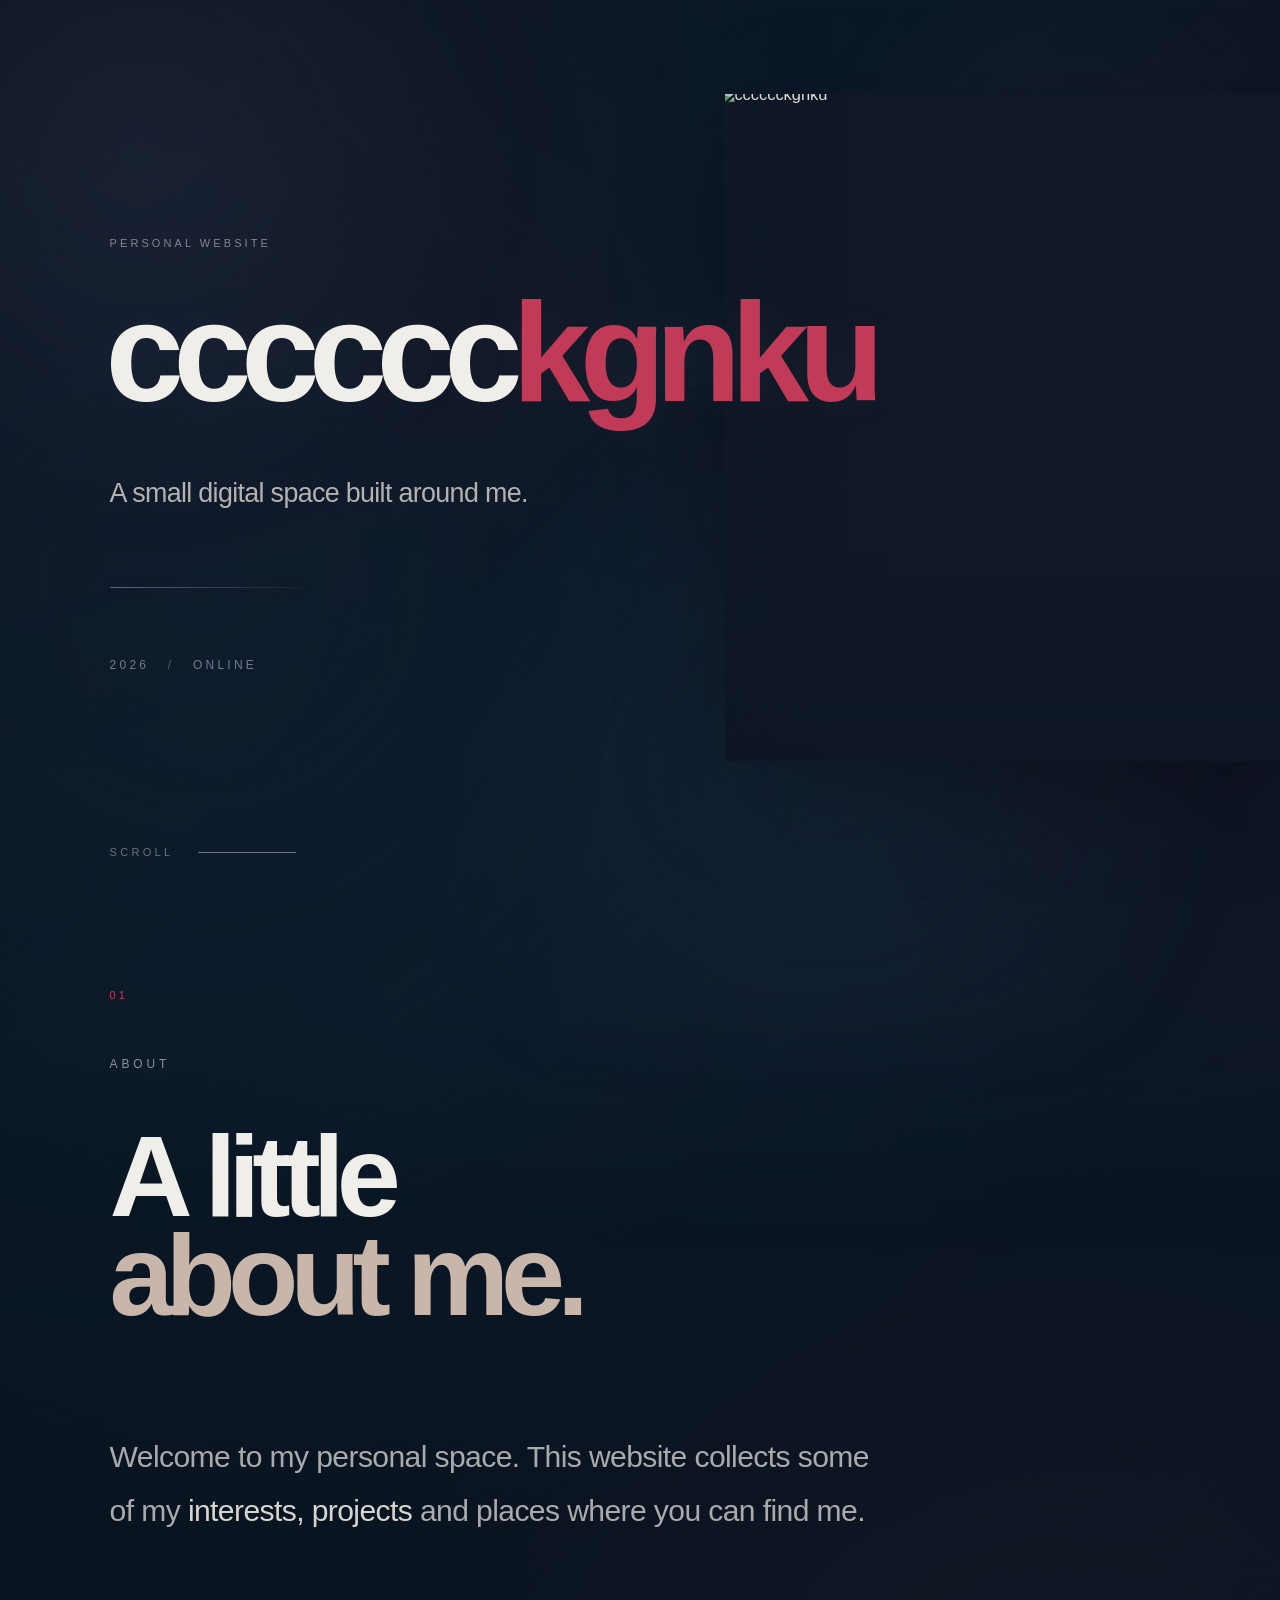
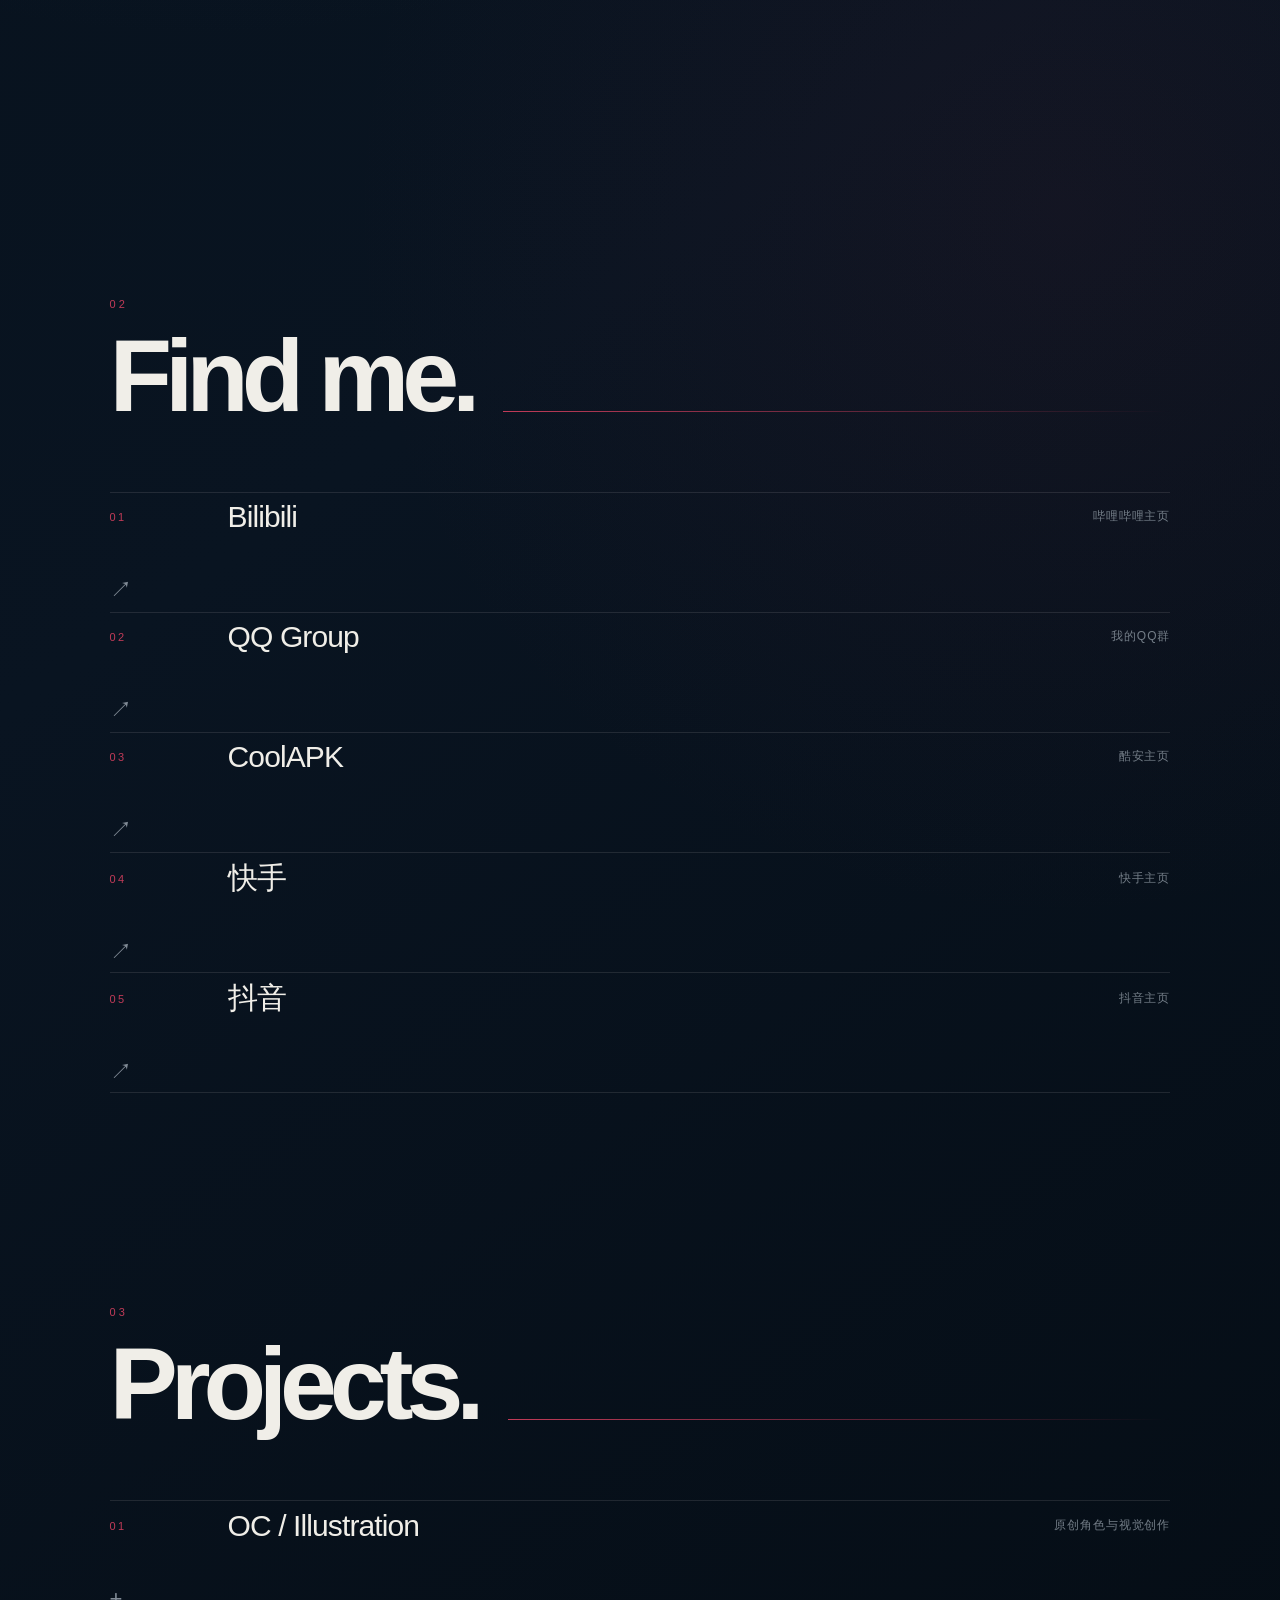
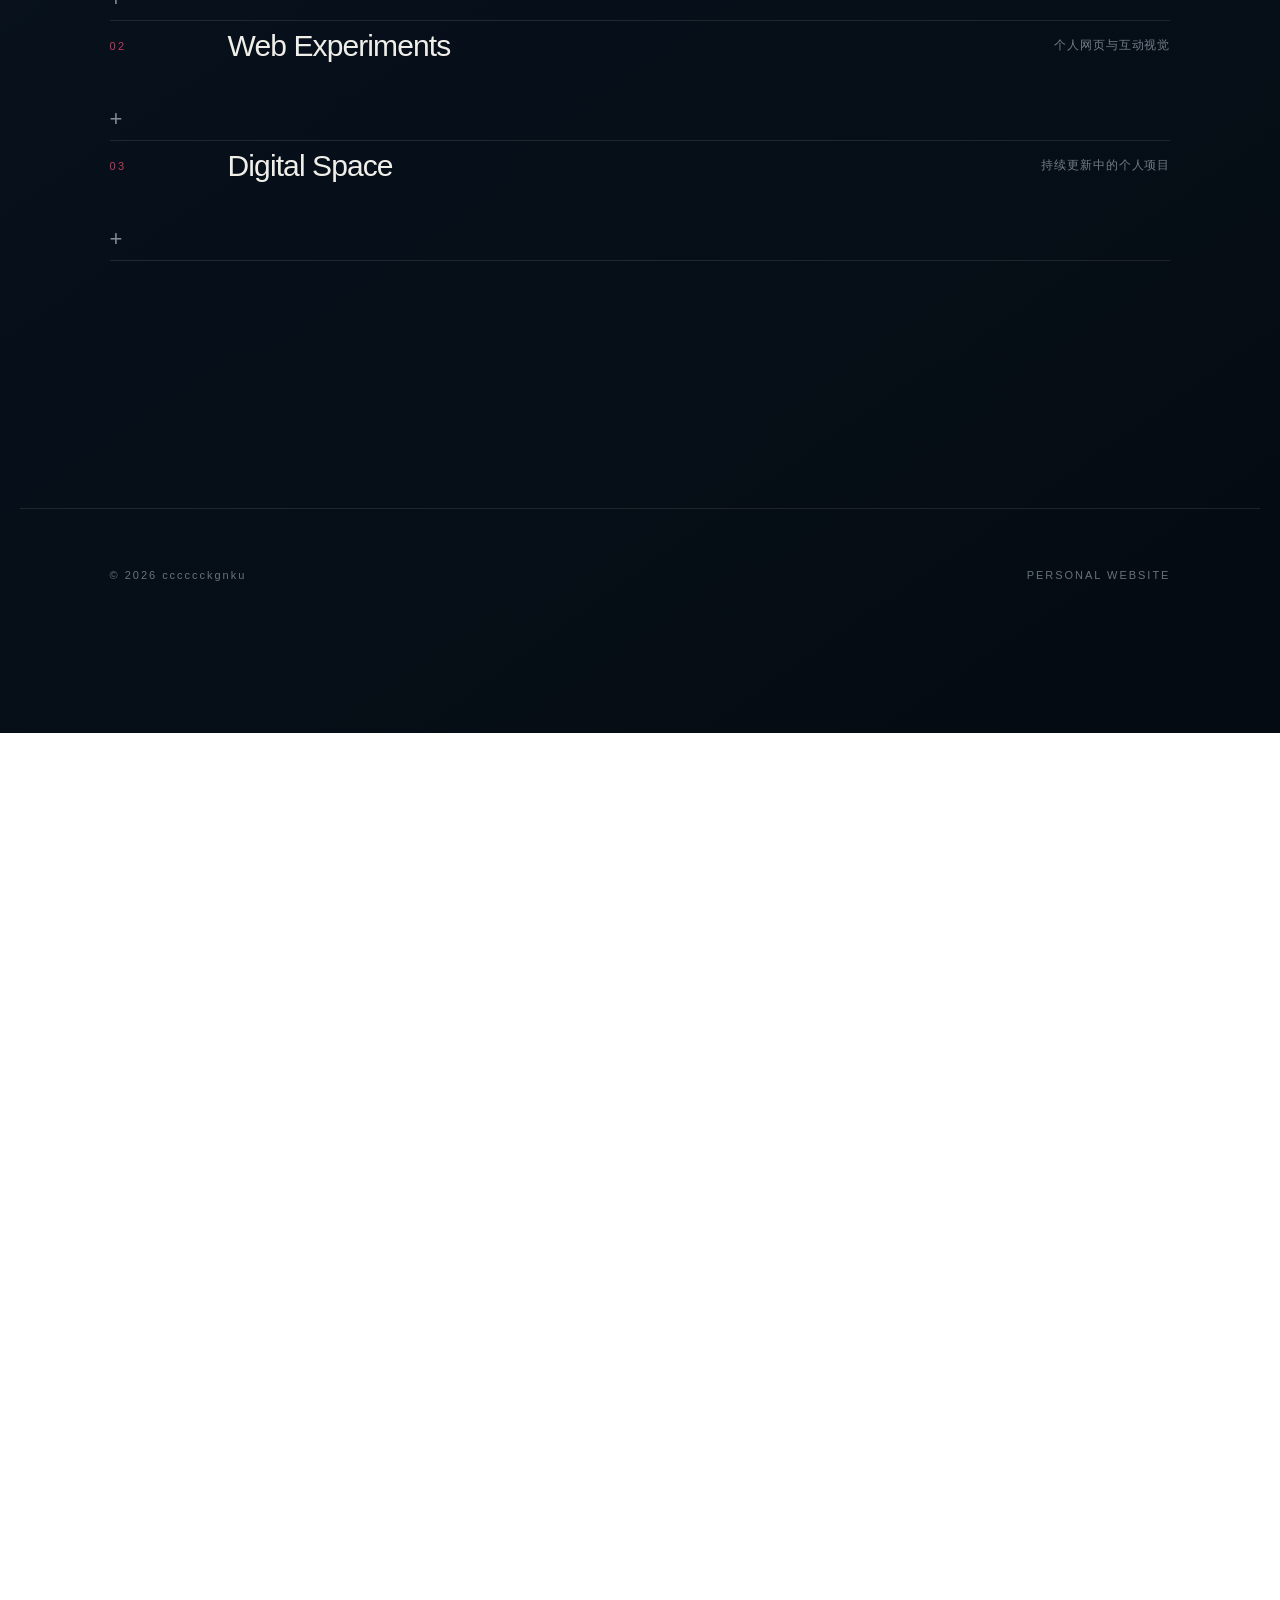
==== commit 071a16c2: "Add files via upload" ====
--- a/index.html
+++ b/index.html
@@ -1173,8 +1173,8 @@
     function showAvatarMessage(){
       clicks++;
       let text;
-      if(clicks===1) text='点我干嘛';
-      else if(clicks===2) text='你又点我';
+      if(clicks===1) text='点我没有什么用哦';
+      else if(clicks===2) text='为什么要点我';
       else if(clicks===3) text='不许点我';
       else if(clicks===4) text='那你点吧';
       else text='点击'+clicks+'下';
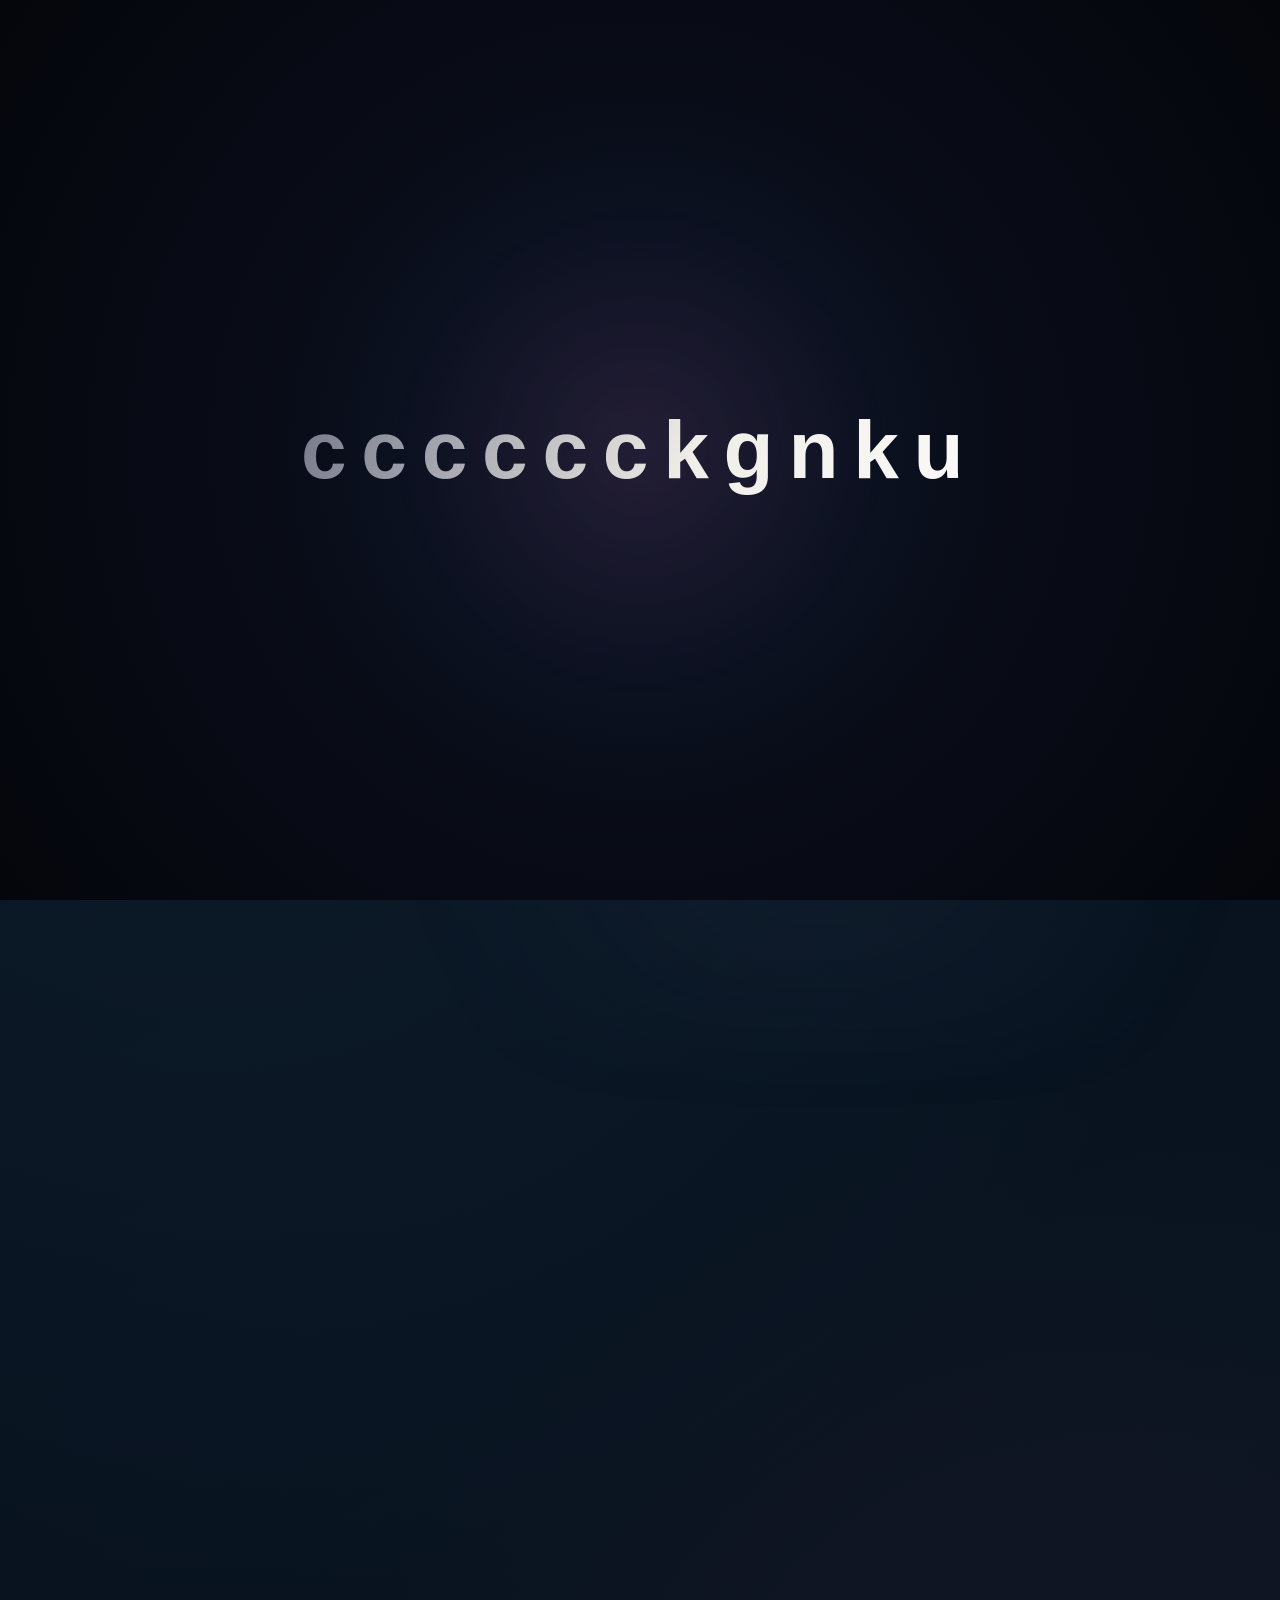
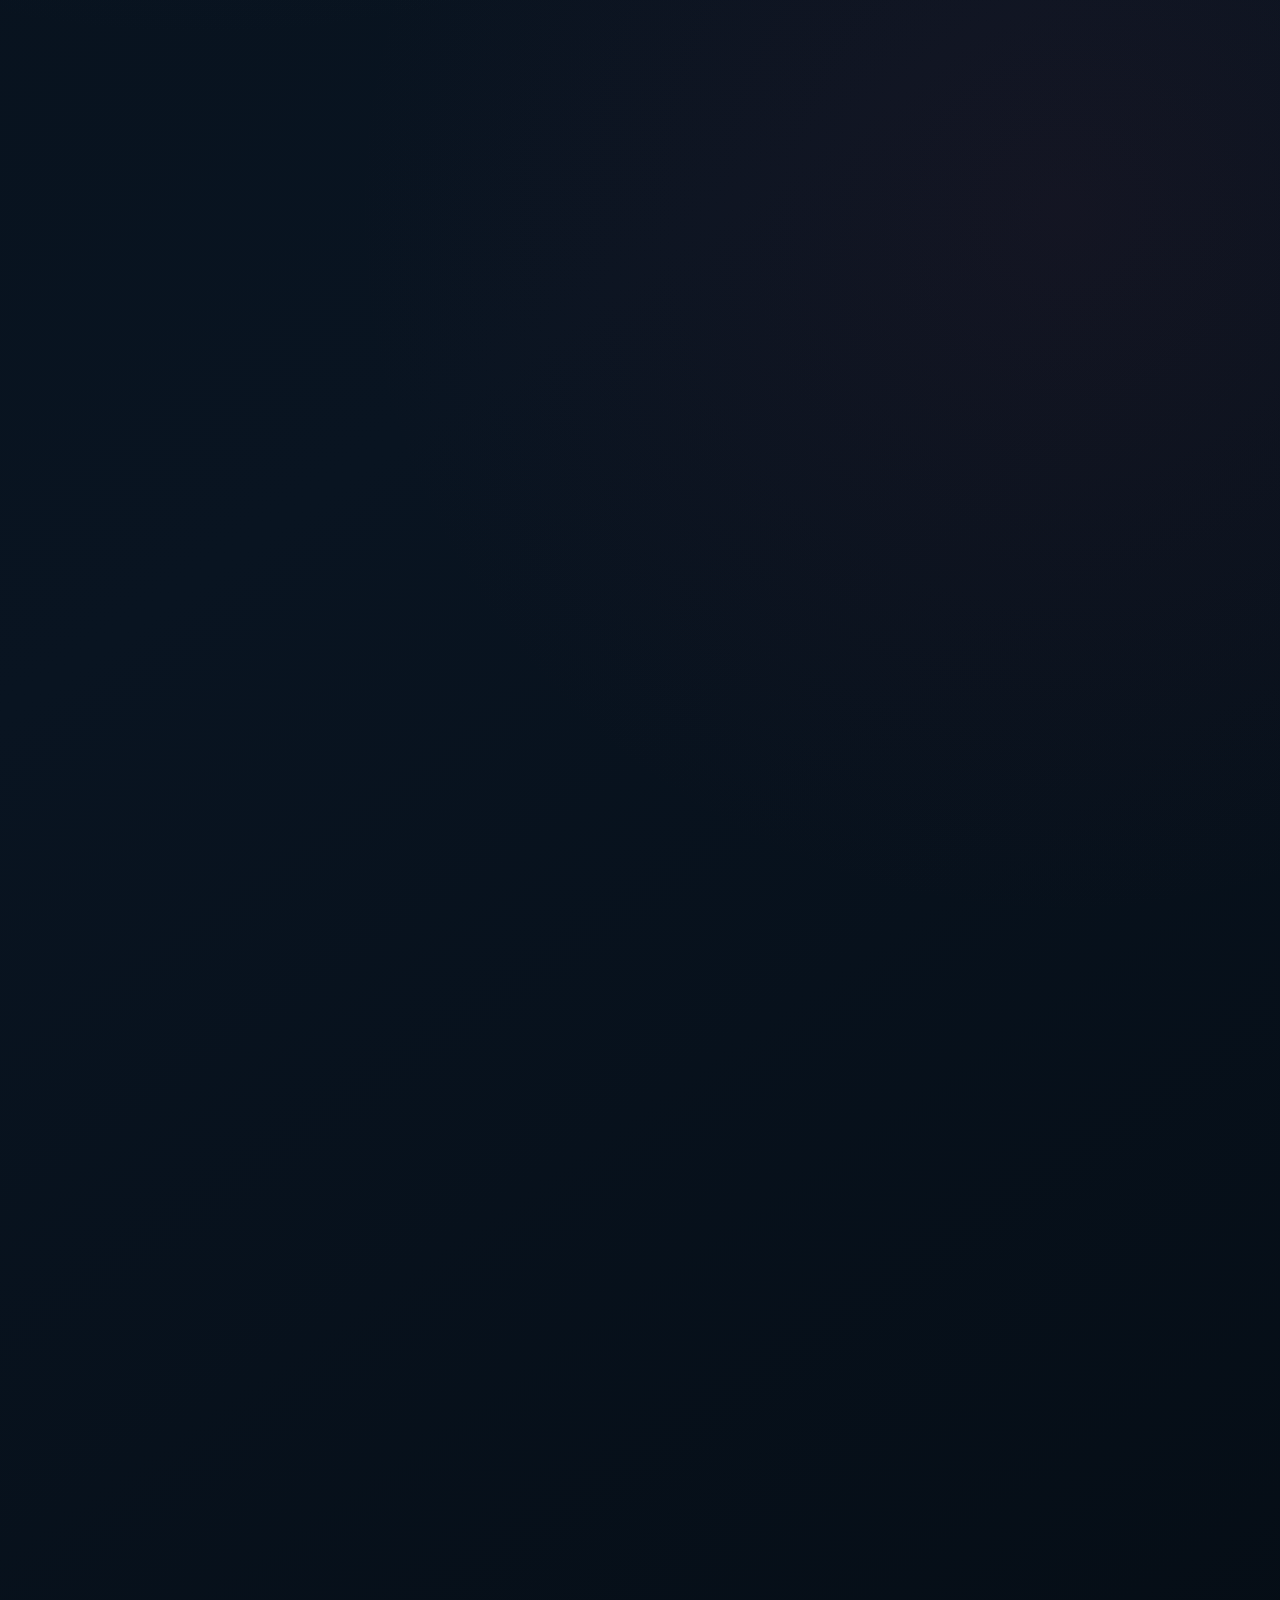
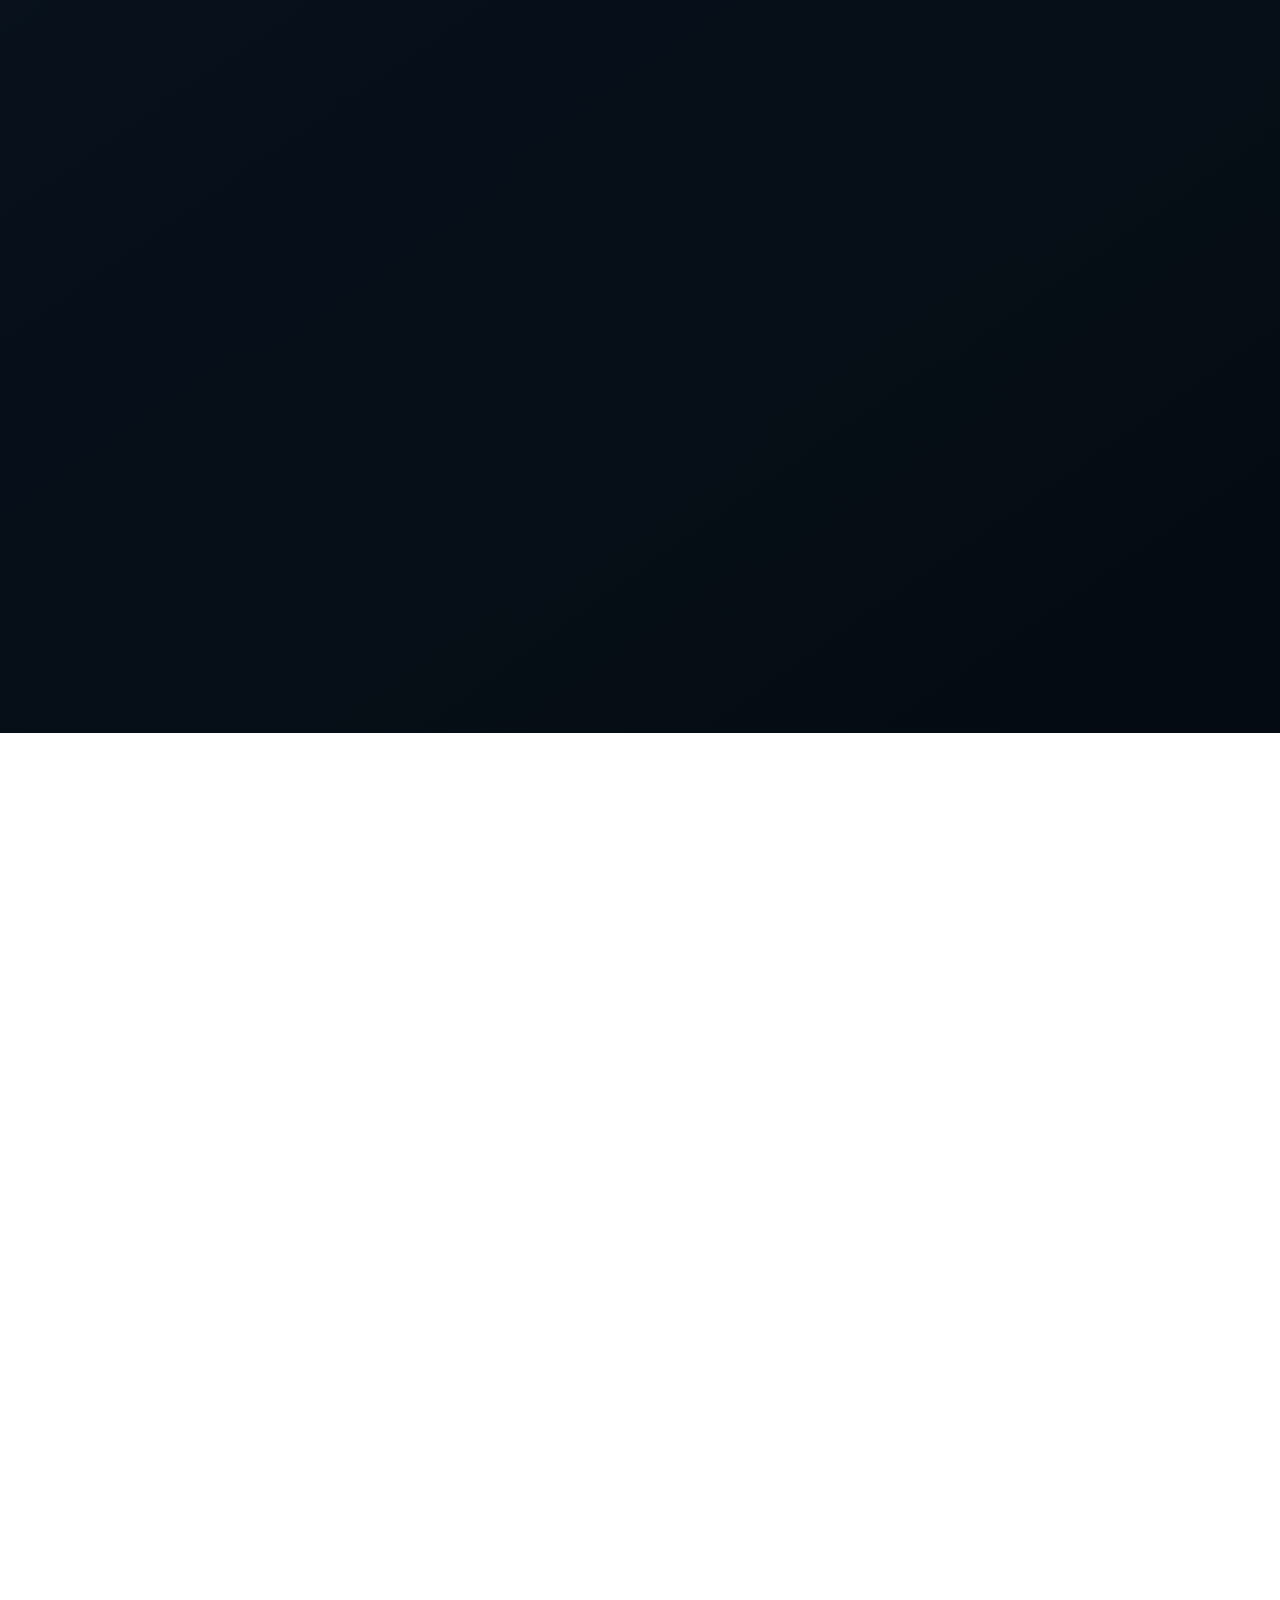
==== commit f4bee37c: "Add files via upload" ====
--- a/index.html
+++ b/index.html
@@ -719,7 +719,7 @@
     </div>
 
     <div class="hero-image" id="avatar-trigger" role="button" tabindex="0" aria-label="点击头像">
-      <img src="https://raw.githubusercontent.com/hate984890/hate984890.github.io/main/cacccckgnku.png" alt="cccccckgnku" decoding="async" fetchpriority="low">
+      <img src="https://github.com/hate984890/hate984890.github.io/blob/main/web/cacccckgnku.png" alt="cccccckgnku" decoding="async" fetchpriority="low">
     </div>
 
     <div class="scroll-hint"><span>SCROLL</span><i></i></div>
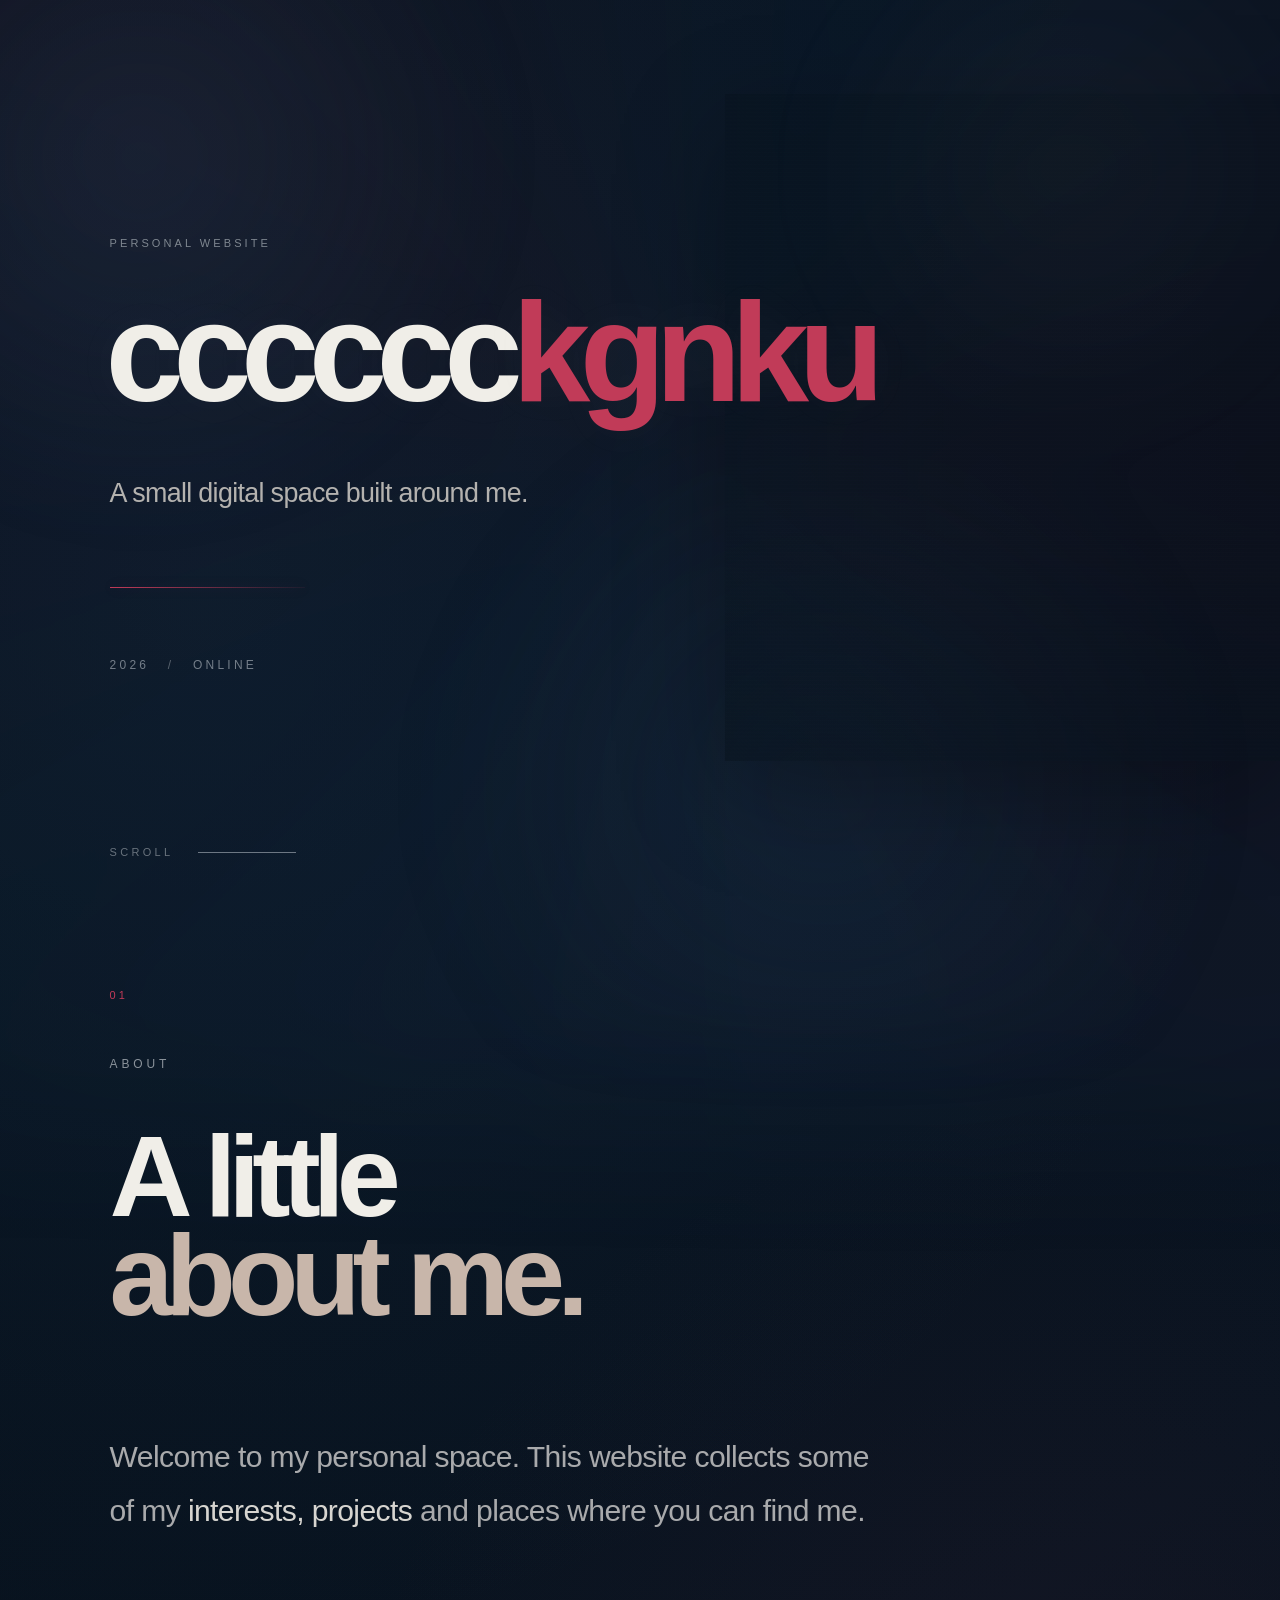
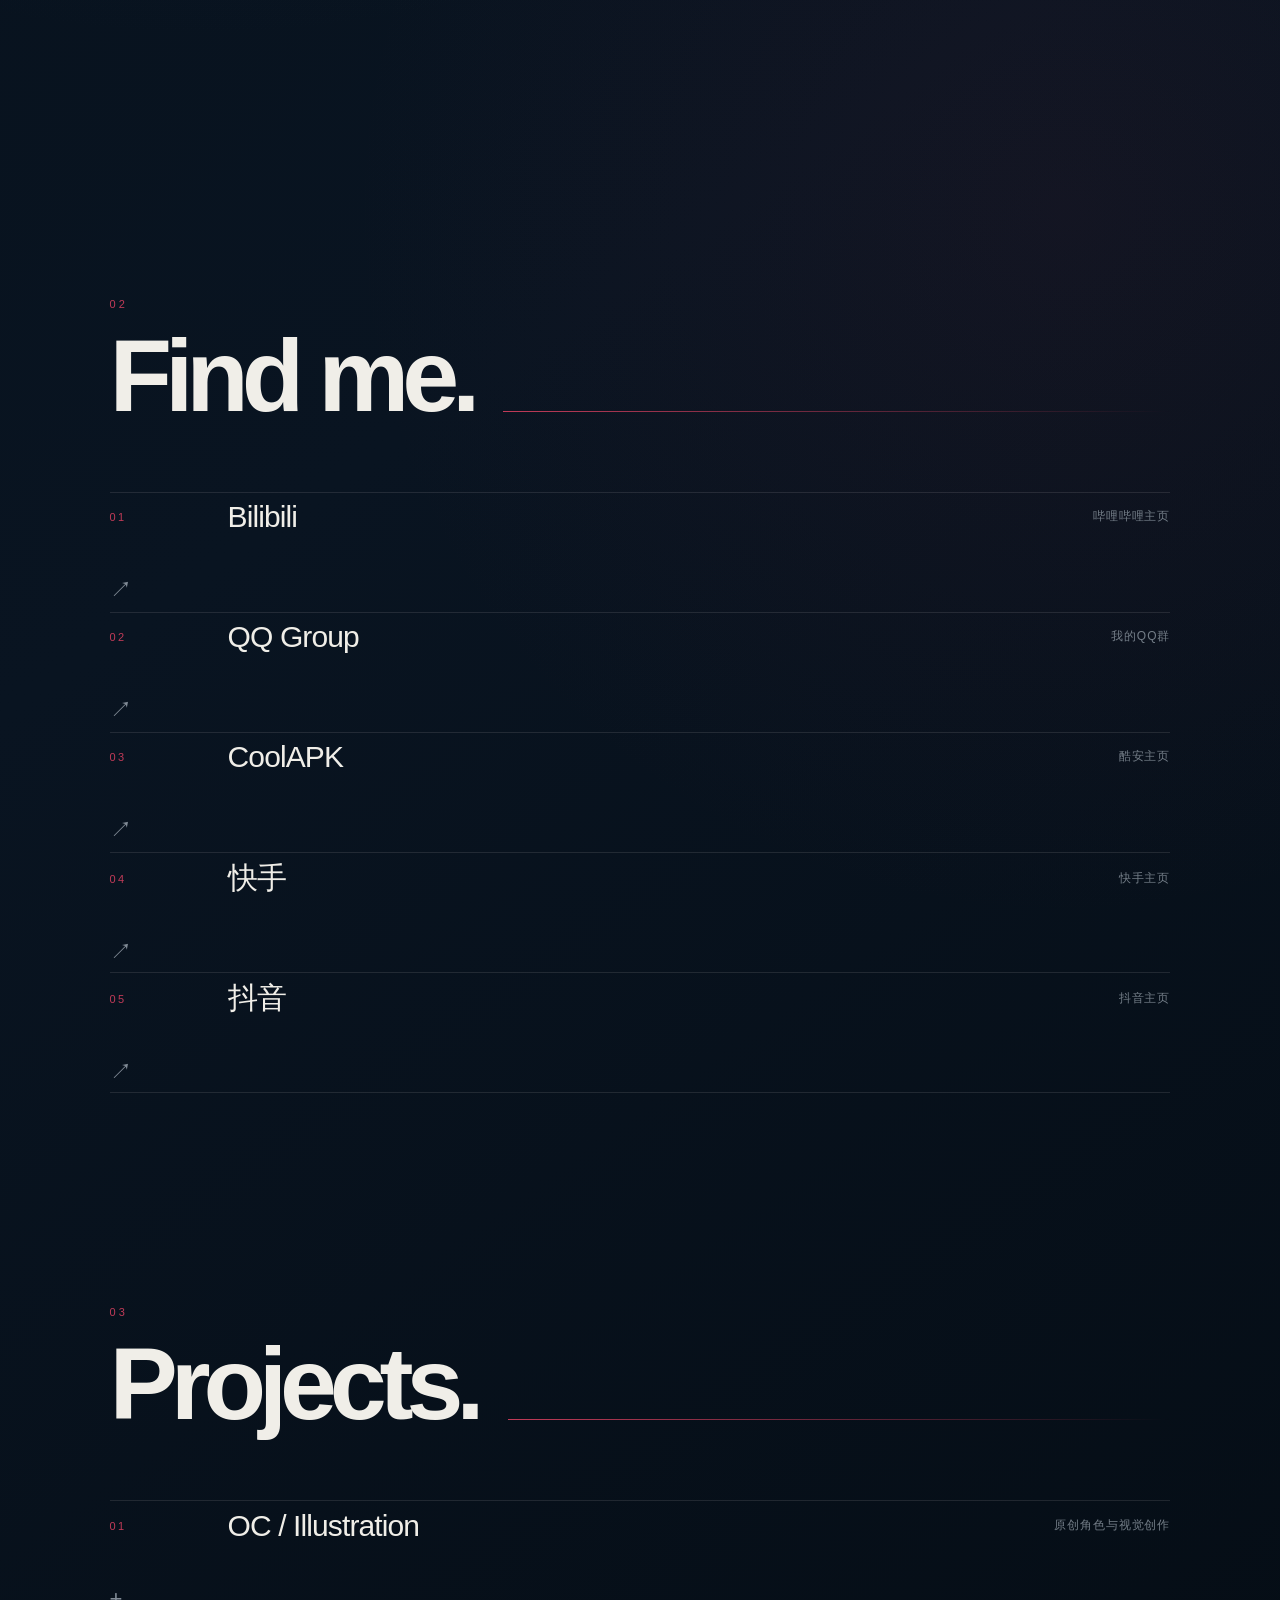
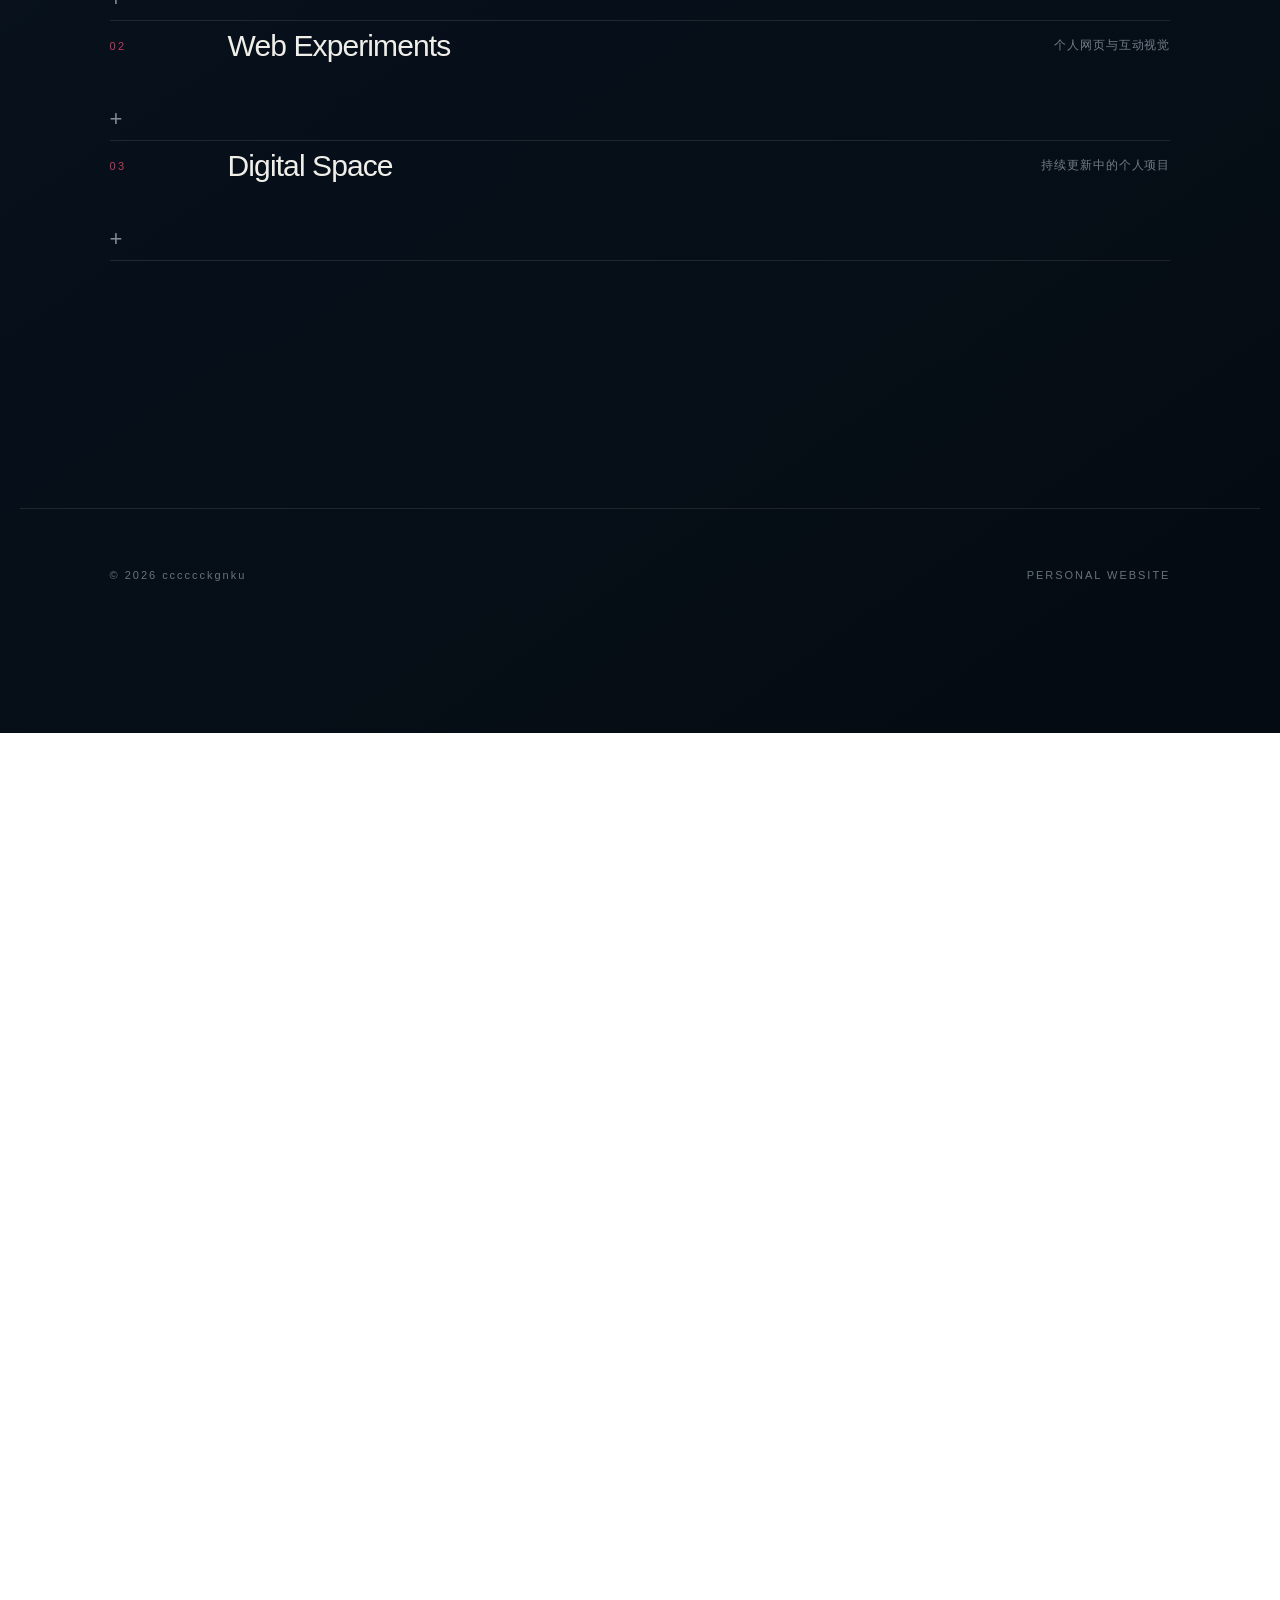
==== commit 0c76fc78: "Add files via upload" ====
--- a/index.html
+++ b/index.html
@@ -275,7 +275,7 @@
   box-shadow:0 30px 100px rgba(0,0,0,.28);
 }
 .hero-image img{
-  width:100%;height:100%;display:block;object-fit:cover;
+  width:100%;height:100%;display:block;object-fit:contain;
   filter:contrast(1.04) saturate(.78);
   transform:scale(1.025);
   transition:transform .9s cubic-bezier(.16,1,.3,1),filter .7s ease;
@@ -294,7 +294,7 @@
   background:repeating-linear-gradient(0deg,transparent 0 3px,rgba(255,255,255,.035) 4px);
   mix-blend-mode:screen;
 }
-.hero-image:hover img{transform:scale(1.018);filter:contrast(1.08) saturate(.92) brightness(1.06)}
+.hero-image:hover img{transform:none;filter:contrast(1.06) saturate(.92) brightness(1.06)}
 
 .scroll-hint{
   position:absolute;left:clamp(28px,7vw,90px);bottom:42px;
@@ -655,6 +655,86 @@
   35%{transform:scale(.965)}
   72%{transform:scale(1.018)}
   100%{transform:scale(1)}
+}
+
+/* Toasts appear above the page and stack independently.
+   Navy / ivory / muted red follows the OC palette. */
+.avatar-message-stack{
+  position:fixed;
+  z-index:10000;
+  top:clamp(22px,5vh,52px);
+  left:50%;
+  width:min(88vw,430px);
+  transform:translateX(-50%);
+  display:flex;
+  flex-direction:column;
+  align-items:center;
+  gap:8px;
+  pointer-events:none;
+}
+.avatar-message{
+  position:relative;
+  max-width:100%;
+  padding:9px 17px;
+  border:1px solid rgba(238,234,222,.15);
+  border-left:2px solid rgba(174,42,73,.72);
+  background:
+    linear-gradient(90deg,rgba(116,24,49,.15),transparent 55%),
+    rgba(7,15,27,.72);
+  color:rgba(244,240,229,.92);
+  box-shadow:
+    0 8px 28px rgba(0,0,0,.18),
+    0 0 24px rgba(30,74,119,.10);
+  font-size:11px;
+  line-height:1.35;
+  letter-spacing:.16em;
+  text-align:center;
+  white-space:nowrap;
+  opacity:0;
+  filter:blur(7px);
+  transform:translateY(-13px) scale(.96);
+  backdrop-filter:blur(14px) saturate(1.1);
+  -webkit-backdrop-filter:blur(14px) saturate(1.1);
+  animation:toastIn .42s cubic-bezier(.18,.8,.2,1) forwards;
+}
+.avatar-message::before{
+  content:"";
+  position:absolute;
+  inset:0;
+  background:linear-gradient(90deg,rgba(255,255,255,.045),transparent 45%,rgba(255,255,255,.025));
+  pointer-events:none;
+}
+.avatar-message.removing{
+  animation:toastOut .45s cubic-bezier(.4,0,.8,.2) forwards;
+}
+@keyframes toastIn{
+  0%{
+    opacity:0;
+    filter:blur(7px);
+    transform:translateY(-13px) scale(.96);
+  }
+  65%{
+    opacity:1;
+    filter:blur(1px);
+    transform:translateY(2px) scale(1.012);
+  }
+  100%{
+    opacity:1;
+    filter:blur(0);
+    transform:translateY(0) scale(1);
+  }
+}
+@keyframes toastOut{
+  0%{
+    opacity:1;
+    filter:blur(0);
+    transform:translateY(0) scale(1);
+  }
+  100%{
+    opacity:0;
+    filter:blur(5px);
+    transform:translateY(-8px) scale(.97);
+  }
 }
 .avatar-message{
   position:fixed;
@@ -684,7 +764,43 @@
   filter:blur(0);
 }
 
+
+@media(max-width:800px){
+  .avatar-message-stack{
+    top:clamp(18px,4.2vh,38px);
+    width:min(88vw,360px);
+    gap:7px;
+  }
+  .avatar-message{
+    max-width:92vw;
+    padding:8px 14px;
+    font-size:10px;
+    letter-spacing:.13em;
+  }
+}
+
+
+/* Correct OC avatar presentation */
+.hero-image{
+  overflow:hidden;
+  background:rgba(4,10,18,.20);
+}
+.hero-image img{
+  object-position:center center;
+}
+@media(max-width:800px){
+  .hero-image{
+    width:min(42vw,260px);
+    max-width:42vw;
+    aspect-ratio:1/1;
+  }
+  .hero-image img{
+    object-fit:contain !important;
+  }
+}
+
 </style>
+<link rel="preload" as="image" href="https://raw.githubusercontent.com/hate984890/hate984890.github.io/main/web/cacccckgnku.png">
 </head>
 
 <body>
@@ -704,7 +820,7 @@
   <div class="transition-line"></div>
   <div class="transition-word">NEXUS</div>
 </div>
-<div class="avatar-message" id="avatar-message"></div>
+<div class="avatar-message-stack" id="avatar-message-stack" aria-live="polite"></div>
 <div id="site">
 <main>
 
@@ -719,7 +835,7 @@
     </div>
 
     <div class="hero-image" id="avatar-trigger" role="button" tabindex="0" aria-label="点击头像">
-      <img src="https://github.com/hate984890/hate984890.github.io/blob/main/web/cacccckgnku.png" alt="cccccckgnku" decoding="async" fetchpriority="low">
+      <img src="https://raw.githubusercontent.com/hate984890/hate984890.github.io/main/web/cacccckgnku.png" alt="cccccckgnku" decoding="async" fetchpriority="low">
     </div>
 
     <div class="scroll-hint"><span>SCROLL</span><i></i></div>
@@ -1164,38 +1280,49 @@
 
 <script>
 (function(){
-  /* Avatar click sequence */
+  /* Avatar click sequence: every click creates its own toast.
+     Toasts stack vertically and each one disappears exactly 3 seconds
+     after its own creation. */
   const avatar=document.getElementById('avatar-trigger');
-  const msg=document.getElementById('avatar-message');
-  if(avatar && msg){
+  const stack=document.getElementById('avatar-message-stack');
+  if(avatar && stack){
     let clicks=0;
-    let msgTimer=null;
-    function showAvatarMessage(){
+
+    function toastText(n){
+      if(n===1) return '点我干嘛';
+      if(n===2) return '你又点我';
+      if(n===3) return '不要点我';
+      if(n===4) return '那你点吧';
+      return '点击'+n+'下';
+    }
+
+    function showAvatarToast(){
       clicks++;
-      let text;
-      if(clicks===1) text='点我没有什么用哦';
-      else if(clicks===2) text='为什么要点我';
-      else if(clicks===3) text='不许点我';
-      else if(clicks===4) text='那你点吧';
-      else text='点击'+clicks+'下';
-
-      msg.textContent=text;
-      msg.classList.remove('show');
-      void msg.offsetWidth;
-      msg.classList.add('show');
+
+      const toast=document.createElement('div');
+      toast.className='avatar-message';
+      toast.textContent=toastText(clicks);
+      toast.dataset.click=String(clicks);
+      stack.appendChild(toast);
+
+      /* Each toast owns its own 3-second lifetime. */
+      const removeToast=()=>{
+        if(!toast.isConnected) return;
+        toast.classList.add('removing');
+        setTimeout(()=>toast.remove(),470);
+      };
+      setTimeout(removeToast,3000);
 
       avatar.classList.remove('avatar-pulse');
       void avatar.offsetWidth;
       avatar.classList.add('avatar-pulse');
-
-      clearTimeout(msgTimer);
-      msgTimer=setTimeout(()=>msg.classList.remove('show'),1250);
     }
-    avatar.addEventListener('click',showAvatarMessage);
+
+    avatar.addEventListener('click',showAvatarToast);
     avatar.addEventListener('keydown',e=>{
       if(e.key==='Enter' || e.key===' '){
         e.preventDefault();
-        showAvatarMessage();
+        showAvatarToast();
       }
     });
   }
@@ -1244,5 +1371,19 @@
 })();
 </script>
 
+
+<script>
+(function(){
+  const oc=document.querySelector('.hero-image img');
+  if(!oc) return;
+  oc.addEventListener('error',function(){
+    if(!this.dataset.fallback){
+      this.dataset.fallback='1';
+      this.src='web/cacccckgnku.png';
+    }
+  },{once:true});
+})();
+</script>
+
 </body>
 </html>
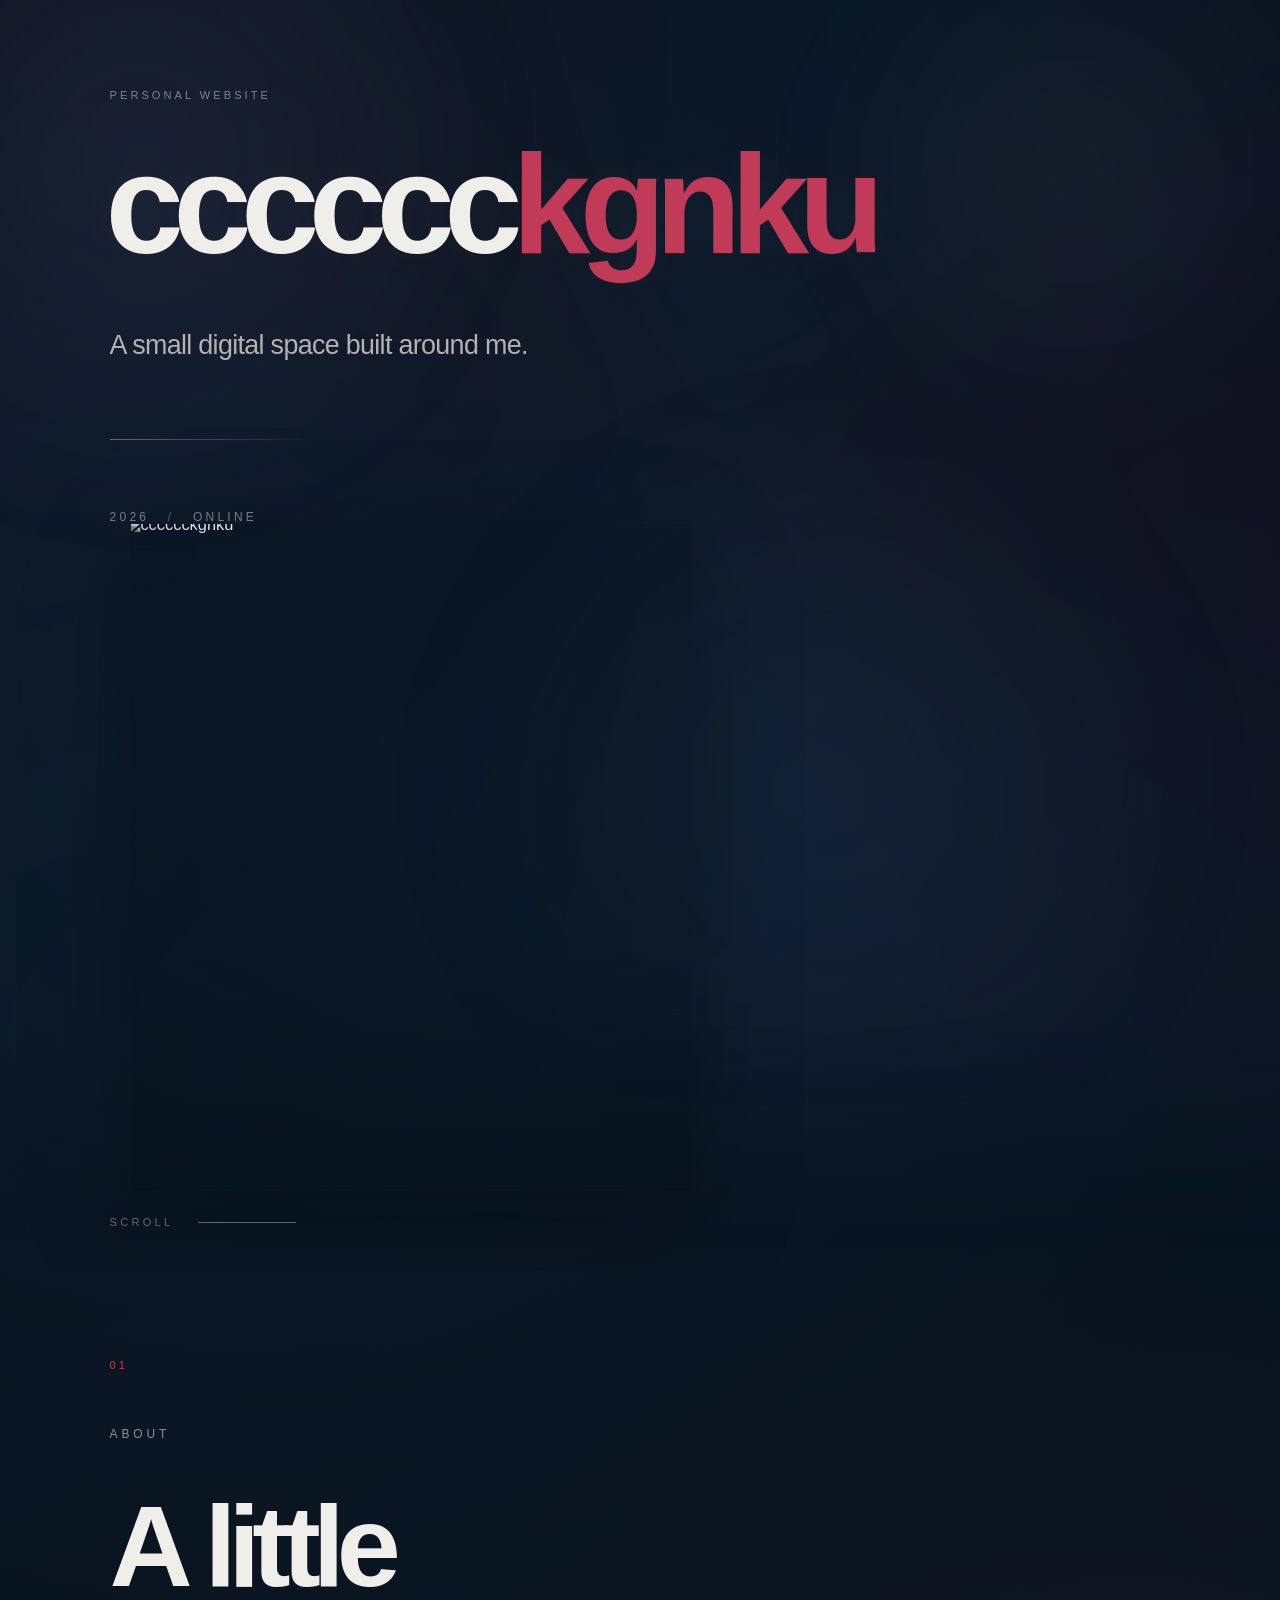
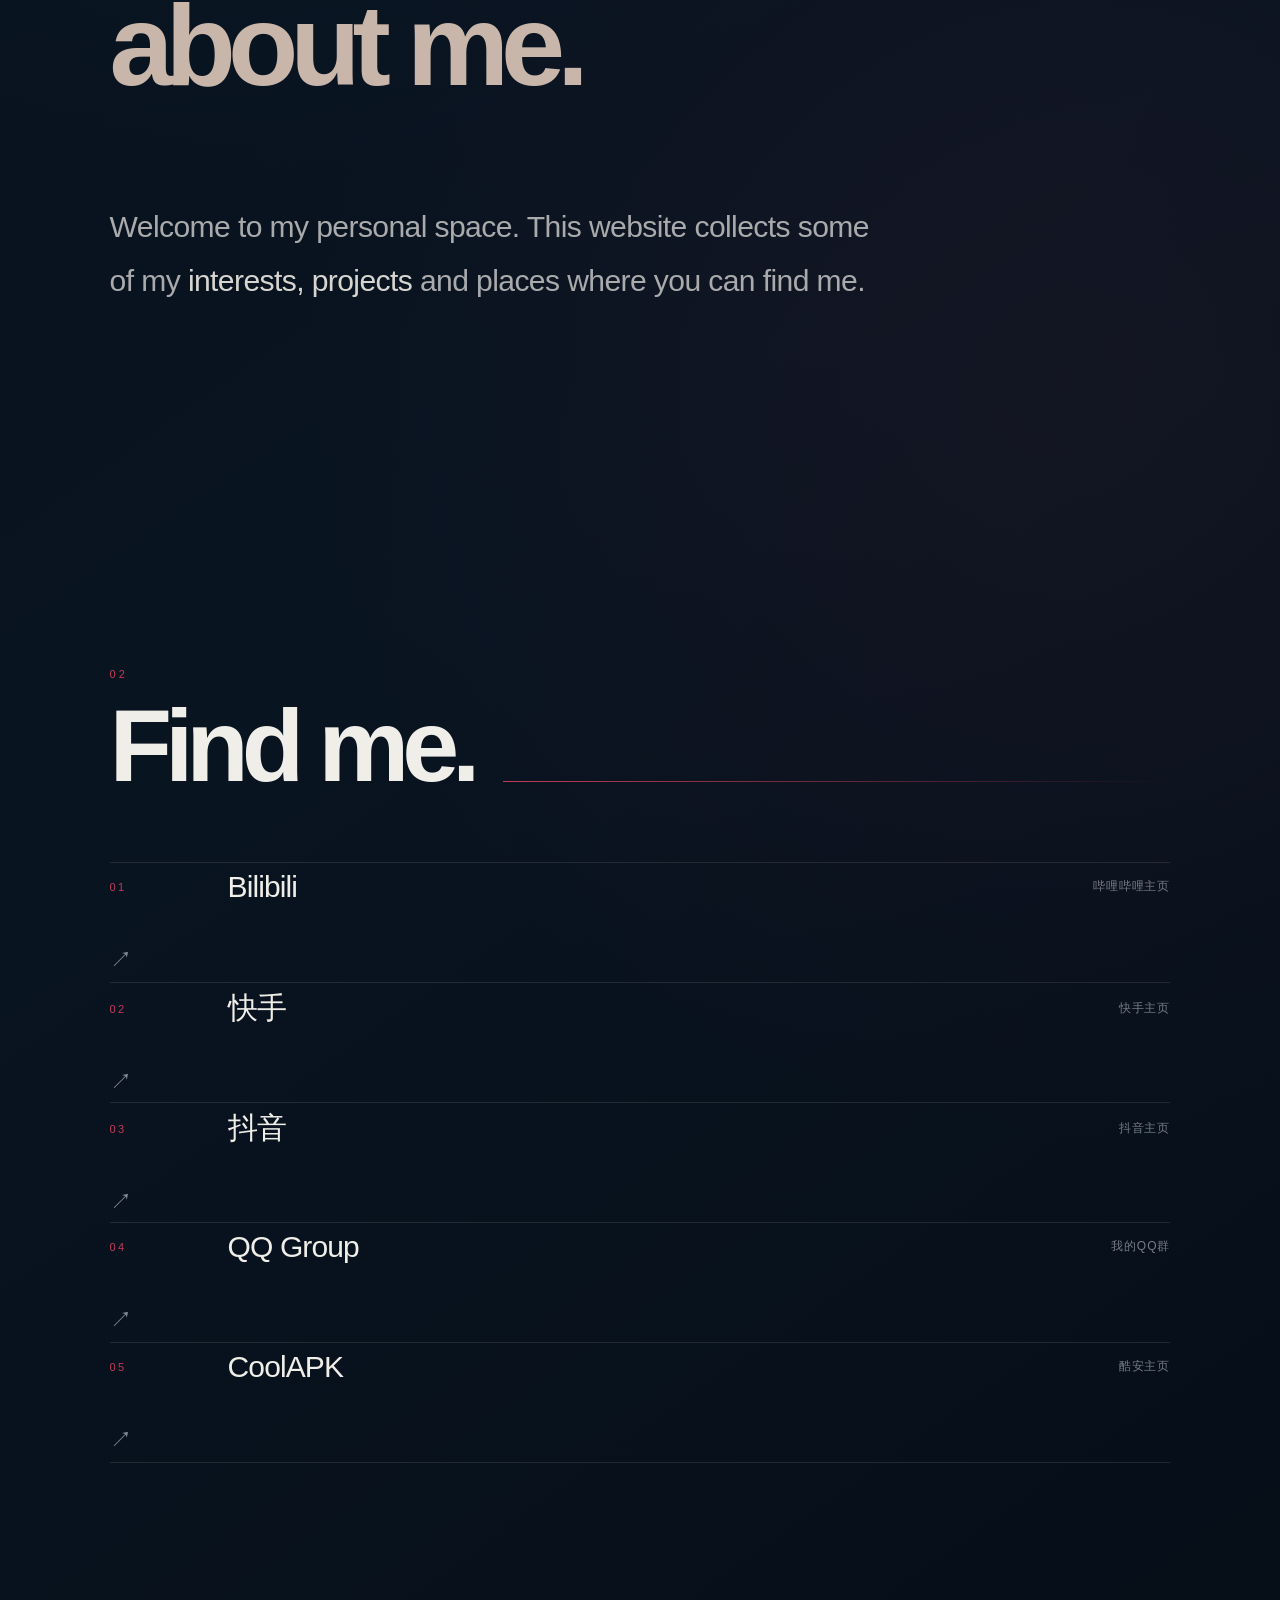
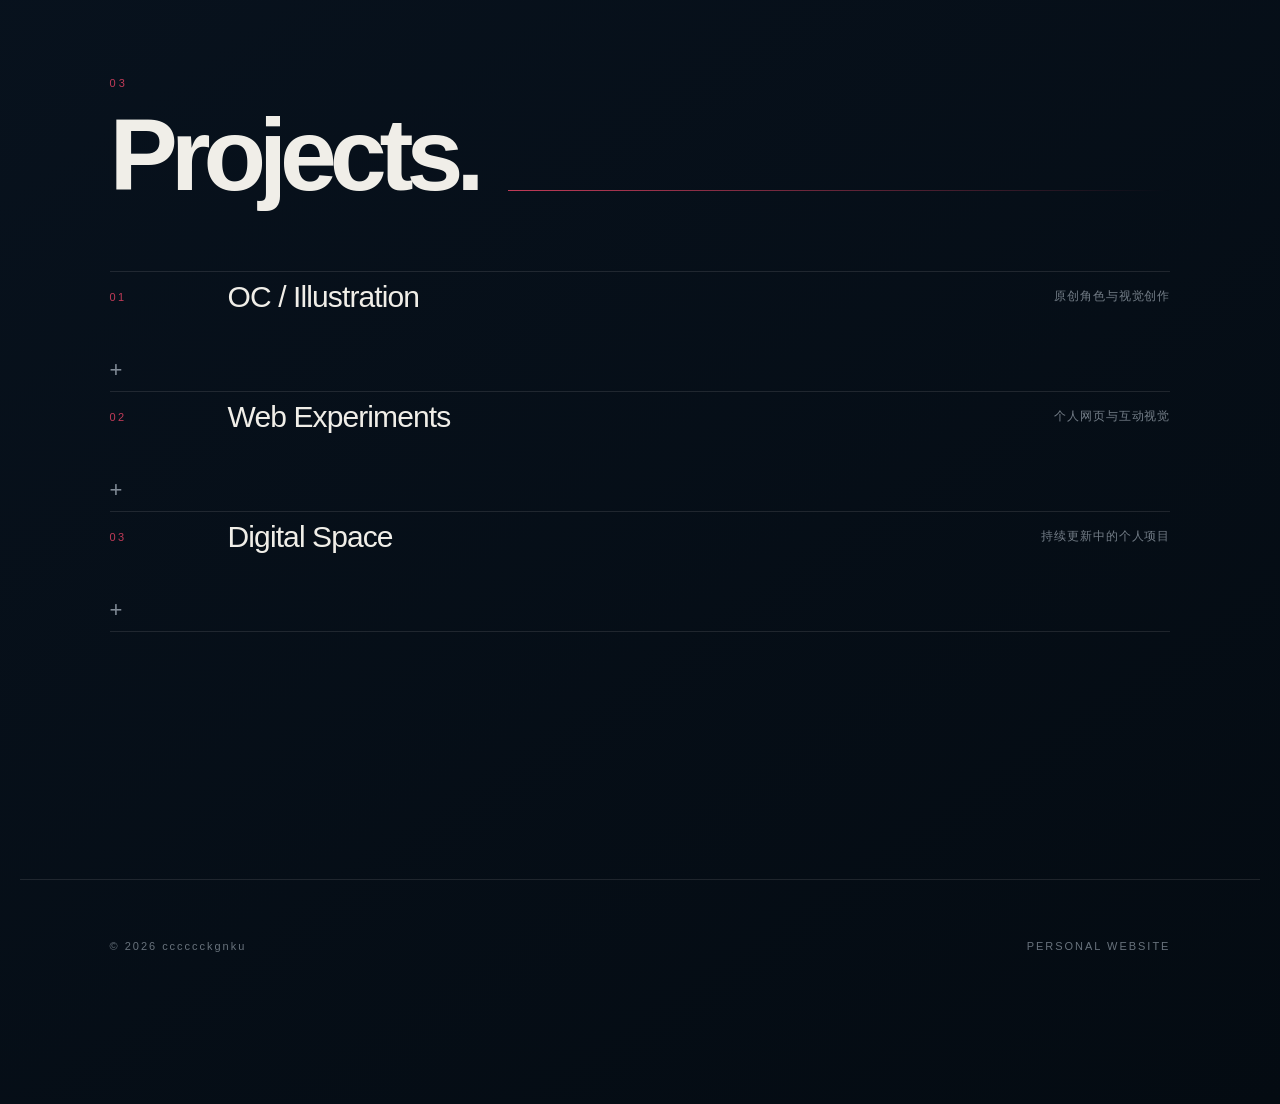
==== commit e05773d2: "Add files via upload" ====
--- a/index.html
+++ b/index.html
@@ -628,6 +628,7 @@
 
 /* Avatar interaction */
 #avatar-trigger{
+  position:relative;
   cursor:pointer;
   user-select:none;
   -webkit-tap-highlight-color:transparent;
@@ -736,34 +737,6 @@
     transform:translateY(-8px) scale(.97);
   }
 }
-.avatar-message{
-  position:fixed;
-  z-index:10000;
-  left:50%;
-  bottom:14vh;
-  transform:translate(-50%,14px);
-  max-width:80vw;
-  padding:10px 18px;
-  border:1px solid rgba(192,213,235,.12);
-  background:rgba(7,14,24,.48);
-  color:rgba(242,245,249,.86);
-  font-size:12px;
-  letter-spacing:.18em;
-  text-align:center;
-  white-space:nowrap;
-  opacity:0;
-  filter:blur(7px);
-  backdrop-filter:blur(12px);
-  -webkit-backdrop-filter:blur(12px);
-  pointer-events:none;
-  transition:opacity .35s ease,transform .5s cubic-bezier(.2,.8,.2,1),filter .5s ease;
-}
-.avatar-message.show{
-  opacity:1;
-  transform:translate(-50%,0);
-  filter:blur(0);
-}
-
 
 @media(max-width:800px){
   .avatar-message-stack{
@@ -790,12 +763,44 @@
 }
 @media(max-width:800px){
   .hero-image{
-    width:min(42vw,260px);
-    max-width:42vw;
+    width:min(50.4vw,312px);
+    max-width:50.4vw;
     aspect-ratio:1/1;
   }
   .hero-image img{
     object-fit:contain !important;
+  }
+}
+
+
+/* v12 — mobile avatar: fixed lower-right composition */
+@media(max-width:800px){
+  .hero-image{
+    position:absolute !important;
+    left:auto !important;
+    right:5vw !important;
+    top:auto !important;
+    bottom:13vh !important;
+    width:50.4vw !important;
+    max-width:50.4vw !important;
+    height:auto !important;
+    aspect-ratio:1 / 1 !important;
+    margin:0 !important;
+    z-index:2 !important;
+  }
+  .hero-image img{
+    width:100% !important;
+    height:100% !important;
+    object-fit:contain !important;
+    object-position:center center !important;
+  }
+}
+@media(max-width:420px){
+  .hero-image{
+    right:4.5vw !important;
+    bottom:13vh !important;
+    width:50.4vw !important;
+    max-width:50.4vw !important;
   }
 }
 
@@ -864,20 +869,20 @@
       <div class="list-line"></div>
     </div>
     <div class="rows">
-      <a class="row external-link reveal" href="https://www.bilibili.com/" data-name="Bilibili">
+      <a class="row external-link reveal" href="https://b23.tv/IsgfW1R" data-name="Bilibili">
         <span class="row-num">01</span><span class="row-name">Bilibili</span><span class="row-desc">哔哩哔哩主页</span><span class="row-arrow">↗</span>
       </a>
-      <a class="row external-link reveal" href="#" data-name="QQ Group">
-        <span class="row-num">02</span><span class="row-name">QQ Group</span><span class="row-desc">我的QQ群</span><span class="row-arrow">↗</span>
+      <a class="row external-link reveal" href="https://v.kuaishou.com/JPunrUZt" data-name="快手">
+        <span class="row-num">02</span><span class="row-name">快手</span><span class="row-desc">快手主页</span><span class="row-arrow">↗</span>
       </a>
-      <a class="row external-link reveal" href="https://www.coolapk.com/" data-name="CoolAPK">
-        <span class="row-num">03</span><span class="row-name">CoolAPK</span><span class="row-desc">酷安主页</span><span class="row-arrow">↗</span>
+      <a class="row external-link reveal" href="https://v.douyin.com/FaHQHa4Hces/" data-name="抖音">
+        <span class="row-num">03</span><span class="row-name">抖音</span><span class="row-desc">抖音主页</span><span class="row-arrow">↗</span>
       </a>
-      <a class="row external-link reveal" href="#" data-name="快手">
-        <span class="row-num">04</span><span class="row-name">快手</span><span class="row-desc">快手主页</span><span class="row-arrow">↗</span>
+      <a class="row external-link reveal" href="https://qun.qq.com/universal-share/share?ac=1&authKey=MB9mYbn3b8YAchBk7kRetbuRzA9M6wj2jsZtQjGEfkeDeI67zSvmuFTGm5s0zkOJ&busi_data=eyJncm91cENvZGUiOiI3NDY2MjYyMDEiLCJ0b2tlbiI6IlBlcFpRZnBiWGRWWVhnUGhiOVE3SkRWVE80cVR5Y0FraXFYSUpnOXJhY3YvVk1scmY3T2FJYjZ0Mk9oU2FpQXciLCJ1aW4iOiIzNzU4MzY3ODg0In0%3D&data=cbBSuxZvHASI5hGS5Dg8t-swQTLLATThnxl9i0S13YOMr7EA7my8qL_Y6LSbVMPod3tc_k2YYMEvftGPCUNQsg&svctype=4&tempid=h5_group_info" data-name="QQ Group">
+        <span class="row-num">04</span><span class="row-name">QQ Group</span><span class="row-desc">我的QQ群</span><span class="row-arrow">↗</span>
       </a>
-      <a class="row external-link reveal" href="#" data-name="抖音">
-        <span class="row-num">05</span><span class="row-name">抖音</span><span class="row-desc">抖音主页</span><span class="row-arrow">↗</span>
+      <a class="row external-link reveal" href="https://www.coolapk.com/u/25401824" data-name="CoolAPK">
+        <span class="row-num">05</span><span class="row-name">CoolAPK</span><span class="row-desc">酷安主页</span><span class="row-arrow">↗</span>
       </a>
     </div>
   </div>
